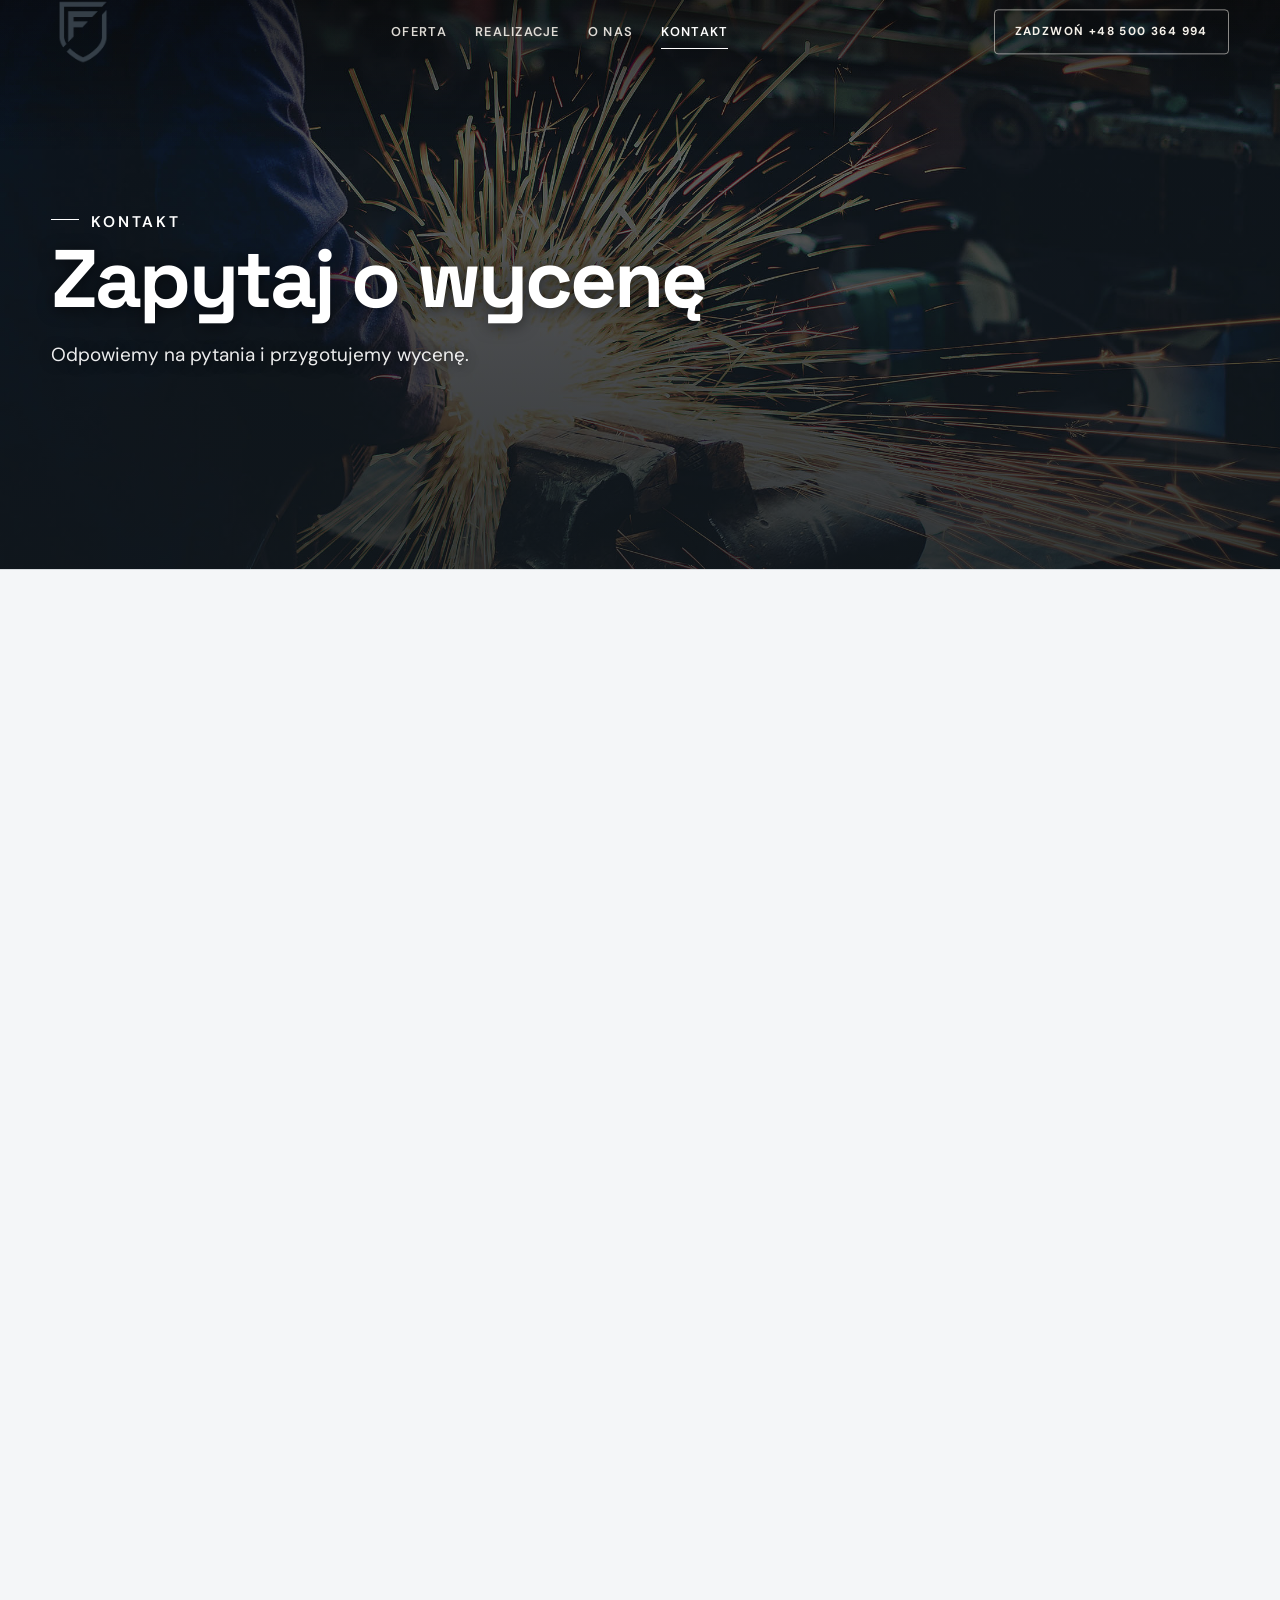
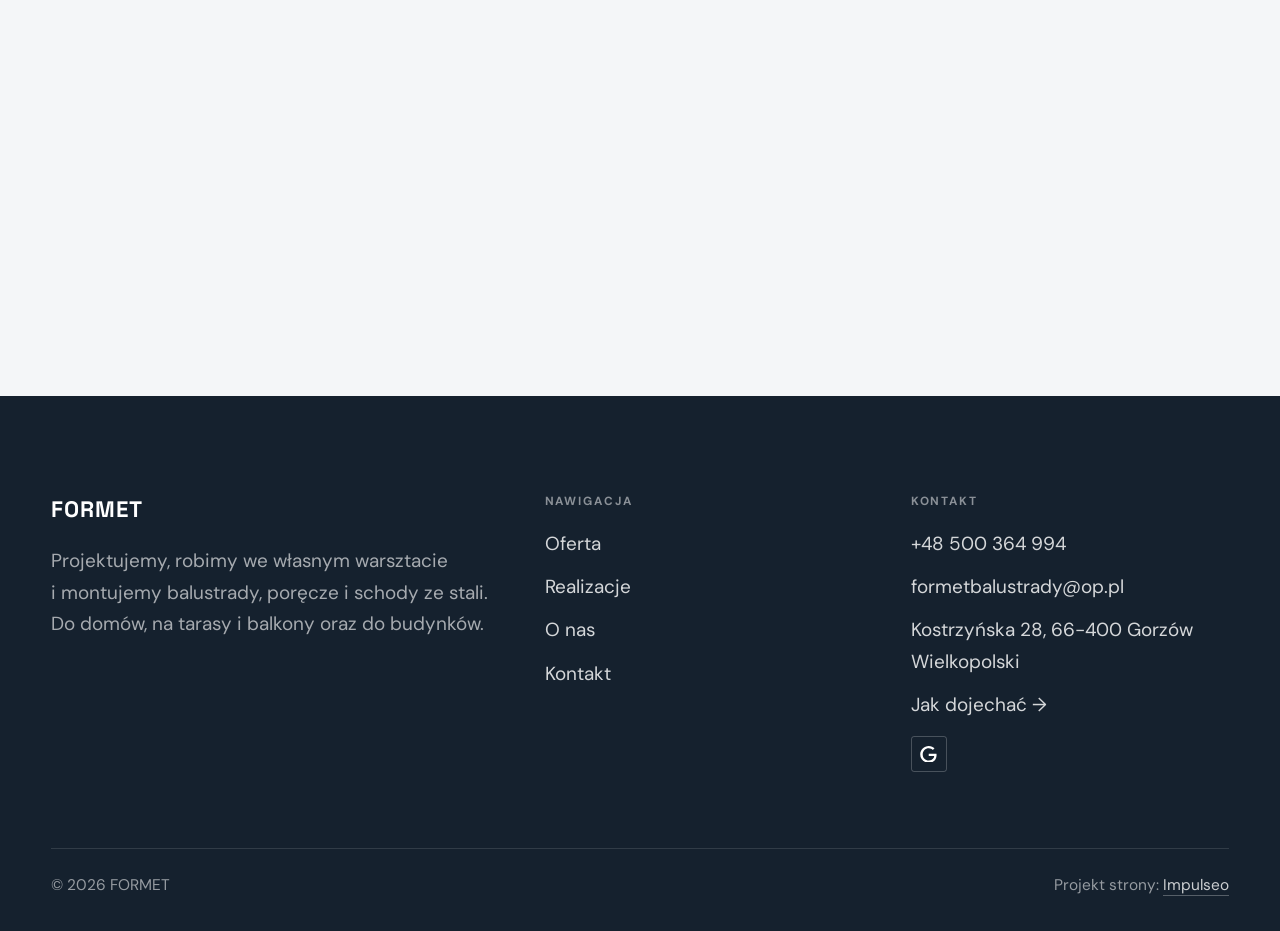
==== kontakt.html @ 1012a441 "Strona demo: formet" ====
<!DOCTYPE html>
<html lang="pl">
<head>
<meta charset="UTF-8">
<meta name="viewport" content="width=device-width, initial-scale=1.0">
<title>Kontakt - FORMET</title>
<meta name="description" content="Kontakt FORMET - Kostrzyńska 28, 66-400 Gorzów Wielkopolski">
<link rel="canonical" href="https://kris20032.github.io/formet/kontakt.html">
<meta name="robots" content="noindex, nofollow">
<meta property="og:type" content="website">
<meta property="og:locale" content="pl_PL">
<meta property="og:site_name" content="FORMET">
<meta property="og:title" content="Kontakt - FORMET">
<meta property="og:description" content="Kontakt FORMET - Kostrzyńska 28, 66-400 Gorzów Wielkopolski">
<meta property="og:url" content="https://kris20032.github.io/formet/kontakt.html">
<meta property="og:image" content="https://kris20032.github.io/formet/img/og.jpg">
<meta property="og:image:width" content="1200">
<meta property="og:image:height" content="630">
<meta name="twitter:card" content="summary_large_image">
<link rel="preconnect" href="https://fonts.googleapis.com">
<link rel="preconnect" href="https://fonts.gstatic.com" crossorigin>
<link href="https://fonts.googleapis.com/css2?family=Space+Grotesk:wght@500;600;700&family=DM+Sans:opsz,wght@9..40,400;9..40,500;9..40,600&display=swap" rel="stylesheet">
<link rel="stylesheet" href="assets/styles.css?v=abe8d98e">
</head>
<body>

<header class="nav">
  <div class="wrap nav-inner">
    <a class="brand brand-has-logo" href="index.html"><img class="brand-logo" src="img/logo.png" alt="FORMET" width="295" height="297" decoding="async"></a>
    <nav class="nav-links">
      <a href="oferta.html">Oferta</a>
      <a href="realizacje.html">Realizacje</a>
      <a href="o-nas.html">O nas</a>
      <a href="kontakt.html" class="active" aria-current="page">Kontakt</a>
      <a href="tel:+48500364994" class="btn btn-accent">Zadzwoń +48 500 364 994</a>
    </nav>
    <button class="nav-toggle" aria-label="Menu"><span></span><span></span><span></span></button>
  </div>
</header>

<main>
<section class="pagehead">
  <img src="img/about.jpg" alt="FORMET - Zapytaj o wycenę" width="2200" height="1375" decoding="async">
  <div class="wrap">
    <span class="eyebrow">Kontakt</span>
    <h1>Zapytaj o wycenę</h1>
    <p>Odpowiemy na pytania i przygotujemy wycenę.</p>
  </div>
</section>
<section>
  <div class="wrap contact-grid">
    <div class="reveal">
      <span class="eyebrow">Dane kontaktowe</span>
      <h2 style="margin:var(--space-4) 0 var(--space-6)">FORMET</h2>
      <div class="info-list">
        <div class="info-row"><div class="ic"><svg class="ico-tel" width="16" height="16" viewBox="0 0 24 24" fill="none" aria-hidden="true"><path d="M6.6 10.8a15.5 15.5 0 0 0 6.6 6.6l2.2-2.2a1 1 0 0 1 1-.24 11.4 11.4 0 0 0 3.6.58 1 1 0 0 1 1 1V20a1 1 0 0 1-1 1A17 17 0 0 1 3 4a1 1 0 0 1 1-1h3.5a1 1 0 0 1 1 1c0 1.25.2 2.46.58 3.6a1 1 0 0 1-.25 1l-2.23 2.2Z" fill="currentColor"/></svg></div><div><div class="lbl">Telefon</div><a class="val" href="tel:+48500364994">+48 500 364 994</a></div></div>
        <div class="info-row"><div class="ic"><svg class="ico-mail" width="16" height="16" viewBox="0 0 24 24" fill="none" aria-hidden="true"><rect x="3.2" y="5.5" width="17.6" height="13" rx="1.6" stroke="currentColor" stroke-width="1.6"/><path d="M4 7l8 6 8-6" stroke="currentColor" stroke-width="1.6" stroke-linecap="round" stroke-linejoin="round"/></svg></div><div><div class="lbl">E-mail</div><a class="val" href="mailto:formetbalustrady@op.pl">formetbalustrady@op.pl</a></div></div>
        <div class="info-row"><div class="ic"><svg class="ico-pin" width="16" height="16" viewBox="0 0 24 24" fill="none" aria-hidden="true"><path d="M12 21s7-6.1 7-11.5A7 7 0 0 0 5 9.5C5 14.9 12 21 12 21Z" stroke="currentColor" stroke-width="1.6" fill="none"/><circle cx="12" cy="9.5" r="2.4" fill="currentColor"/></svg></div><div><div class="lbl">Adres</div><div class="val">Kostrzyńska 28, 66-400 Gorzów Wielkopolski</div></div></div>
        <div class="info-row"><div class="ic"><svg class="ico-clock" width="16" height="16" viewBox="0 0 24 24" fill="none" aria-hidden="true"><circle cx="12" cy="12" r="8.2" stroke="currentColor" stroke-width="1.6"/><path d="M12 7.5V12l3.2 1.9" stroke="currentColor" stroke-width="1.6" stroke-linecap="round"/></svg></div><div><div class="lbl">Godziny</div><div class="val" style="font-weight:500">Pon.-pt. 6:00-14:00, sob.-niedz. nieczynne</div></div></div>
      </div>
    </div>
    <div class="reveal">
      <form class="form" action="https://formsubmit.co/formetbalustrady@op.pl" method="POST">
        <input type="hidden" name="_subject" value="Zapytanie ze strony FORMET">
        <input type="hidden" name="_captcha" value="false">
        <input type="hidden" name="_template" value="table">
        <div class="fld"><label for="name">Imię / firma</label><input id="name" name="name" type="text" placeholder="np. Jan Kowalski" required></div>
        <div class="fld"><label for="email">E-mail</label><input id="email" name="email" type="email" placeholder="adres@email.pl" required></div>
        <div class="fld"><label for="phone">Telefon</label><input id="phone" name="phone" type="tel" placeholder="+48 ..."></div>
        <div class="fld"><label for="msg">Czego dotyczy zapytanie?</label><textarea id="msg" name="message" placeholder="Napisz krótko, w czym możemy pomóc" required></textarea></div>
        <button type="submit" class="btn btn-accent" style="width:100%;justify-content:center">Wyślij zapytanie <span class="arr">→</span></button>
        <p class="note">Wiadomość trafi bezpośrednio do nas. Można też zadzwonić: +48 500 364 994.</p>
      </form>
    </div>
  </div>
</section>
<section style="padding-top:0">
  <div class="wrap reveal">
    <iframe class="map" title="FORMET - Gorzów Wielkopolski" src="https://maps.google.com/maps?q=52.7224522%2C15.189329&z=15&output=embed" loading="lazy" referrerpolicy="no-referrer-when-downgrade"></iframe>
  </div>
</section>
</main>

<footer>
  <div class="wrap">
    <div class="foot-grid">
      <div class="foot-brand">
        <div class="name">FORMET</div>
        <p>Projektujemy, robimy we własnym warsztacie i montujemy balustrady, poręcze i schody ze stali. Do domów, na tarasy i balkony oraz do budynków.</p>
      </div>
      <div class="foot-col">
        <h4>Nawigacja</h4>
        <a href="oferta.html">Oferta</a>
        <a href="realizacje.html">Realizacje</a>
        <a href="o-nas.html">O nas</a>
        <a href="kontakt.html">Kontakt</a>
      </div>
      <div class="foot-col">
        <h4>Kontakt</h4>
        <a href="tel:+48500364994">+48 500 364 994</a>
        <a href="mailto:formetbalustrady@op.pl">formetbalustrady@op.pl</a>
        <p>Kostrzyńska 28, 66-400 Gorzów Wielkopolski</p>
        <a href="https://www.google.com/maps/place/?q=place_id:ChIJh7PvsQkfB0cRD2A2VZlxdVI" target="_blank" rel="noopener">Jak dojechać →</a>
      <div class="foot-soc">
        <a class="soc" href="https://www.google.com/maps/place/?q=place_id:ChIJh7PvsQkfB0cRD2A2VZlxdVI" target="_blank" rel="noopener" aria-label="Google - FORMET"><svg viewBox="0 0 24 24" aria-hidden="true" focusable="false"><path d="M12.48 10.92v3.28h7.84c-.24 1.84-.853 3.187-1.787 4.133-1.147 1.147-2.933 2.4-6.053 2.4-4.827 0-8.6-3.893-8.6-8.72s3.773-8.72 8.6-8.72c2.6 0 4.507 1.027 5.907 2.347l2.307-2.307C18.747 1.44 16.133 0 12.48 0 5.867 0 .307 5.387.307 12s5.56 12 12.173 12c3.573 0 6.267-1.173 8.373-3.36 2.16-2.16 2.84-5.213 2.84-7.667 0-.76-.053-1.467-.173-2.053H12.48z" fill="currentColor"/></svg></a>
      </div>
      </div>
    </div>
    <div class="foot-bot">
      <span>© 2026 FORMET</span>
      <span>Projekt strony: <a class="foot-credit" href="https://impulseo.pl" target="_blank" rel="noopener">Impulseo</a></span>
    </div>
  </div>
</footer>
<div class="sticky-call"><a class="sc-call" href="tel:+48500364994"><svg class="ico-tel" width="16" height="16" viewBox="0 0 24 24" fill="none" aria-hidden="true"><path d="M6.6 10.8a15.5 15.5 0 0 0 6.6 6.6l2.2-2.2a1 1 0 0 1 1-.24 11.4 11.4 0 0 0 3.6.58 1 1 0 0 1 1 1V20a1 1 0 0 1-1 1A17 17 0 0 1 3 4a1 1 0 0 1 1-1h3.5a1 1 0 0 1 1 1c0 1.25.2 2.46.58 3.6a1 1 0 0 1-.25 1l-2.23 2.2Z" fill="currentColor"/></svg> Zadzwoń</a><a class="sc-quote" href="kontakt.html">Zadzwoń teraz</a></div>
<div class="demo-wazne" data-do="2026-11-24" data-cykl="3" hidden><svg class="dw-ico" width="13" height="13" viewBox="0 0 24 24" fill="none" aria-hidden="true"><circle cx="12" cy="12" r="8.6" stroke="currentColor" stroke-width="1.8"/><path d="M12 7.2V12l3.3 2" stroke="currentColor" stroke-width="1.8" stroke-linecap="round"/></svg><span class="dw-txt"></span></div>

<script src="assets/main.js"></script>
</body>
</html>
---- assets/styles.css ----
/* ============================================================
   STOLBASZ — premium, architektoniczny B2B fit-out
   Jasna paleta, zero brązu. System wg premium-web-craft.
   Projekt strony: Impulseo (impulseo.pl)
   ============================================================ */

:root{
  /* PALETA — jasna, architektoniczna, chłodna */
  --paper:#F4F6F8;          /* główne tło */
  --paper-2:#E7EBEF;        /* sekcje alternatywne (chłodny jasny szary) */
  --paper-3:#E7EBEF;        /* delikatne wypełnienia */
  --ink:#15212E;            /* tekst główny — chłodny grafit */
  --ink-soft:#243443;       /* nagłówki drugorzędne */
  --muted:#6B7785;          /* tekst poboczny */
  --line:rgba(21,33,46,.12);/* hairline */
  --accent:#E8A317;         /* stonowany petrol-slate — jedyny akcent */
  --accent-d:#C9870C;
  --accent-soft:rgba(232,163,23,.10);
  --dark:#15212E;           /* sekcje ciemne (stopka/CTA) */

  /* HOVER ZDJĘĆ — JEDEN standard dla całego silnika (decyzja K. 04.08.2026, artefakt z wariantami).
     AKTUALNE (K.+Szymon 09.08.2026, wybór z artefaktu 6 wariantów): zoom 1.05 przy 1.4s -
     przy tak długim czasie mocniejszy kadr NIE skacze, tylko „oddycha". Poprzedni standard
     (1.02 / .55s z 04.08) odbierany jako dynamiczny i szybki.
     Spoczynek lekko przygaszony, ale TYLKO tam, gdzie jest mysz (@media hover:hover) —
     na telefonie zdjęcia zostają w pełnej jasności. */
  --img-zoom:1.05;                   /* K.+Szymon 09.08: wariant F z artefaktu porównawczego */
  --img-rest:brightness(.95) saturate(.99);
  --img-hot:brightness(1.06) saturate(1.05);
  --img-dur:1.4s;                    /* K.+Szymon 09.08 (wariant F): powoli = elegancko */
  --img-ease:cubic-bezier(.16,.84,.44,1);  /* miękki ogon, efekt „oddychania" */

  /* ODSTĘPY — skala 4/8 */
  --space-1:4px; --space-2:8px; --space-3:12px; --space-4:16px; --space-5:24px;
  --space-6:32px; --space-7:48px; --space-8:64px; --space-9:96px; --space-10:128px;

  /* TYPOGRAFIA — fluid clamp() (skala podbita 16.07.2026: większe, czytelniejsze litery — uwaga Adama) */
  --text-sm:clamp(.9rem,.87rem + .12vw,1rem);
  --text-base:clamp(1.08rem,1.04rem + .18vw,1.2rem);
  --text-lg:clamp(1.24rem,1.15rem + .34vw,1.44rem);
  --text-h3:clamp(1.34rem,1.22rem + .55vw,1.66rem);
  --text-h2:clamp(2.1rem,1.66rem + 2.1vw,3.1rem);
  --text-h1:clamp(2.9rem,2.1rem + 4vw,5.1rem);

  /* PROMIENIE — architektoniczne, raczej ostre */
  --r-sm:3px; --r-md:6px; --r-lg:10px;

  /* RUCH */
  --ease:cubic-bezier(.25,.46,.45,.94); --dur:.24s;

  /* CIENIE — miękkie, warstwowe */
  --sh-sm:0 1px 2px rgba(16,24,32,.04), 0 2px 8px rgba(16,24,32,.05);
  --sh-md:0 2px 6px rgba(16,24,32,.05), 0 12px 28px -8px rgba(16,24,32,.12);
  --sh-lg:0 6px 14px rgba(16,24,32,.07), 0 26px 56px -18px rgba(16,24,32,.22);

  --hairline:1px solid var(--line);

  --font-display:'Space Grotesk','Inter',sans-serif;
  --font-body:'DM Sans','Inter',sans-serif;
}

*{box-sizing:border-box;margin:0;padding:0}
html{scroll-behavior:smooth}
body{
  font-family:var(--font-body);
  font-size:var(--text-base);
  line-height:1.65;
  color:var(--ink);
  background:var(--paper);
  -webkit-font-smoothing:antialiased;
  text-rendering:optimizeLegibility;
}
img{max-width:100%;height:auto;display:block}  /* height:auto = width/height z atrybutów trzyma proporcje (TOP#12) */
a{color:inherit;text-decoration:none}

.wrap{width:min(92%,1180px);margin-inline:auto}
section{padding-block:clamp(52px,6.5vw,96px)}

h1,h2,h3{font-family:var(--font-display);font-weight:700;line-height:1.08;letter-spacing:-.02em;color:var(--ink)}
h1{font-size:var(--text-h1);letter-spacing:-.035em}
h2{font-size:var(--text-h2);letter-spacing:-.025em}
h3{font-size:var(--text-h3)}
/* MIARA — długość wiersza. WCAG 2.2 SC 1.4.8: max 80 znaków; Butterick: 45–90.
   68ch daje realnie 72–78 znaków polskiego tekstu, czyli z zapasem pod granicą.
   Wcześniej limit miał TYLKO <p> — <li>, <blockquote> i <dd> nie miały żadnego,
   i to jedyny powód, dla którego 23 bloki na dwóch oddanych stronach jadą po
   83–106 znaków w wierszu (pomiar 07.08.2026, bramka `miara`).
   ⚠️ Listy i definicje ograniczamy TYLKO bez klasy: `ul`/`ol` z klasą to u nas
   układ (siatki kafli, menu), a nie tekst ciągły — tam miarę wyznacza układ. */
/* 60ch, nie 68ch (K. 10.08): po zmianie fontów na węższe kroje (DM Sans i spółka)
   w 68ch mieściło się ~90 znaków - bramka pikselowa słusznie zgłaszała przekroczenie
   granicy 80. Pomiar na żywej przeglądarce: 60ch = 90 znaków, 53ch = ~78 znaków, czyli normę WCAG 1.4.8. */
:root{ --miara:53ch }
p{max-width:min(100%,var(--miara))}
blockquote,
ul:not([class])>li, ol:not([class])>li,
dl:not([class])>dd{max-width:min(100%,var(--miara))}

/* ⚠️ Świadomie BEZ wyjątku `.tile p,.card p,.svc p{max-width:none}`, choć nasuwa się sam:
   te akapity BYŁY już ograniczone (stare `p{max-width:65ch}`), więc „wyjątek" nie odblokowałby
   niczego nowego — tylko ROZLUŹNIŁ stan sprzed zmiany na wszystkich demach naraz.
   `figcaption` żadna z reguł wyżej nie dotyczy, więc też nie potrzebuje zwolnienia. */

/* ŁAMANIE. `balance` wyrównuje długości wierszy w nagłówku, `pretty` pilnuje ostatniego
   wiersza akapitu, żeby nie został w nim jeden wyraz. Obsługiwane od Chrome 117 /
   Safari 17.5; starsze przeglądarki po prostu ignorują tę własność.
   `text-wrap:pretty` nie występowało dotąd ANI RAZ w silniku ani w repo klientów. */
h1,h2,h3,.lead,.lede{text-wrap:balance}
p,li,blockquote,dd{text-wrap:pretty}

.eyebrow{
  font-family:var(--font-body);
  font-size:var(--text-sm);
  font-weight:600;
  letter-spacing:.18em;
  text-transform:uppercase;
  color:var(--accent);
  display:inline-flex;align-items:center;gap:var(--space-3);
}
/* flex:none + margin-top = kreska trzyma się PIERWSZEJ linii. Wcześniej align-items:center
   centrowało ją względem całego bloku i przy zawinięciu (długi kicker typu
   „…WNĘTRZ · LESZNO · OD 2019") druga linia lądowała z brzydkim wcięciem. */
.eyebrow{align-items:flex-start}
.eyebrow>*,.eyebrow{text-wrap:balance}   /* dlugi kicker lamal sie na sierote typu samo „2019" w drugiej linii */
.eyebrow::before{content:"";width:28px;height:1px;background:var(--accent);display:inline-block;flex:none;margin-top:.62em}

.muted{color:var(--muted)}
.lead{font-size:var(--text-lg);line-height:1.55;color:var(--ink-soft);max-width:50ch}

/* ---------- BUTTONS ---------- */
.btn{
  display:inline-flex;align-items:center;gap:var(--space-2);
  font-weight:600;font-size:var(--text-sm);letter-spacing:.02em;
  padding:var(--space-4) var(--space-6);
  border-radius:var(--r-sm);
  transition:transform var(--dur) var(--ease),box-shadow var(--dur) var(--ease),background var(--dur) var(--ease);
  cursor:pointer;border:1px solid transparent;
}
.btn-accent{background:var(--accent);color:#fff;box-shadow:var(--sh-sm)}
.btn-accent:hover{background:var(--accent-d);transform:translateY(-2px);box-shadow:var(--sh-md)}
.btn-accent:active{transform:translateY(0);box-shadow:var(--sh-sm)}
.btn-ghost{background:transparent;color:var(--ink);border-color:var(--line)}
.btn-ghost:hover{border-color:var(--accent);color:var(--accent);transform:translateY(-2px)}
.btn-light{background:#fff;color:var(--ink);box-shadow:var(--sh-sm)}
.btn-light:hover{transform:translateY(-2px);box-shadow:var(--sh-md)}
.btn .arr{transition:transform var(--dur) var(--ease)}
.btn:hover .arr{transform:translateX(4px)}

/* ---------- NAV ---------- */
.nav{
  position:sticky;top:0;z-index:50;
  background:color-mix(in srgb,var(--paper) 88%,transparent);
  backdrop-filter:saturate(140%) blur(10px);
  border-bottom:var(--hairline);
}
.nav-inner{display:flex;align-items:center;justify-content:space-between;gap:var(--space-5);height:72px}
/* ANTY-NACHODZENIE (K. 05.08.2026): długa nazwa firmy + przycisk z pełnym numerem nie mieściły się w pasku
   i flex ściskał linki PONIŻEJ ich treści - "Kontakt" wchodził na ramkę "Zadzwoń +48 ...". Teraz ustępuje
   nazwa marki (skrót wielokropkiem), a menu i przycisk nigdy się nie kurczą ani nie zachodzą na siebie. */
.brand{display:flex;flex-direction:column;line-height:1;min-width:0;flex:0 1 auto}
.brand .name{font-family:var(--font-display);font-weight:800;font-size:1.35rem;letter-spacing:.04em;white-space:nowrap;overflow:hidden;text-overflow:ellipsis}
.brand .sub{font-size:.62rem;letter-spacing:.34em;text-transform:uppercase;color:var(--muted);margin-top:5px;white-space:nowrap;overflow:hidden;text-overflow:ellipsis}
.nav-links{display:flex;align-items:center;gap:var(--space-6);flex:0 0 auto}
.nav-links a{font-size:var(--text-sm);font-weight:500;color:var(--ink-soft);position:relative;padding-block:4px;white-space:nowrap;transition:color var(--dur) var(--ease)}
.nav-links a::after{content:"";position:absolute;left:0;bottom:0;width:0;height:1.5px;background:var(--accent);transition:width var(--dur) var(--ease)}
.nav-links a:hover,.nav-links a.active{color:var(--ink)}
.nav-links a:hover::after,.nav-links a.active::after{width:100%}
.nav-links .btn{padding:var(--space-2) var(--space-5)}
/* przyciski w nav: właściwy kolor (przebij .nav-links a) + bez podkreślenia */
.nav-links a.btn-accent{color:#fff}
.nav-links a.btn-ghost,.nav-links a.btn-light{color:var(--ink)}
/* CTA w pasku: NIE podkreślenie spod linków menu, ale ten sam przelatujący błysk,
   co na wszystkich innych przyciskach (zgłoszenie K. 13.08.2026 - „na hero jest efekt
   światła przechodzącego przez przycisk, na navbarze go nie ma, a mają być identyczne").
   Reguła `.nav-links a::after` jest silniejsza od `.btn::after`, więc trzeba jej
   geometrię wyzerować i wpisać połysk z nazwy - samo `display:none` gasiło efekt. */
.nav-links a.btn::after{
  display:block;content:"";position:absolute;inset:0;z-index:-1;pointer-events:none;
  width:auto;height:auto;border-radius:inherit;   /* kasuje geometrię podkreślenia (width:0;height:1.5px) */
  background:linear-gradient(100deg,transparent 32%,rgba(255,255,255,.20) 50%,transparent 68%);
  translate:-120% 0}
@media (prefers-reduced-motion:no-preference){
  .nav-links a.btn:hover::after{translate:120% 0;transition:translate .75s var(--mt-ease,cubic-bezier(.16,.84,.44,1))}
}
.nav-toggle{display:none;background:none;border:none;cursor:pointer;flex-direction:column;gap:5px;padding:8px}
.nav-toggle span{width:24px;height:2px;background:var(--ink);transition:var(--dur)}
/* Ciasny zakres MIĘDZY menu mobilnym a pełnym pulpitem: zbijamy odstępy i nazwę marki,
   żeby wszystko zmieściło się naturalnie, zanim w ogóle dojdzie do skracania wielokropkiem. */
@media(max-width:1280px) and (min-width:921px){
  .nav-links{gap:var(--space-4)}
  .nav-links .btn{padding:var(--space-2) var(--space-4)}
  .brand .name{font-size:1.15rem}
}

/* ---------- HERO (split) ---------- */
.hero{position:relative;overflow:hidden;border-bottom:var(--hairline)}
.hero-grid{display:grid;grid-template-columns:1.05fr .95fr;gap:clamp(24px,4vw,60px);align-items:center;
  padding-block:clamp(36px,4.5vw,64px)}
.hero-copy .eyebrow{margin-bottom:var(--space-5)}
.hero-copy h1{margin-bottom:var(--space-5)}
.hero-copy .lead{margin-bottom:var(--space-7)}
.hero-actions{display:flex;flex-wrap:wrap;gap:var(--space-4)}
.hero-art{position:relative;aspect-ratio:4/3;border-radius:var(--r-lg);overflow:hidden;box-shadow:var(--sh-lg)}
.hero-art img{width:100%;height:100%;object-fit:cover}
.hero-art::after{content:"";position:absolute;inset:0;background:linear-gradient(180deg,transparent 55%,rgba(18,24,28,.28))}
.hero-badge{position:absolute;left:var(--space-5);bottom:var(--space-5);z-index:2;
  background:rgba(252,252,251,.94);backdrop-filter:blur(4px);
  border-radius:var(--r-md);padding:var(--space-4) var(--space-5);box-shadow:var(--sh-md);max-width:78%}
.hero-badge strong{display:block;font-family:var(--font-display);font-size:1rem;letter-spacing:-.01em}
.hero-badge span{font-size:var(--text-sm);color:var(--muted)}

/* ---------- HERO duży / kinowy (strona główna) ---------- */
.hero-cine{position:relative;min-height:clamp(560px,82vh,840px);min-height:clamp(560px,82svh,840px);display:flex;align-items:center;overflow:hidden;border-bottom:var(--hairline)}
.hero-cine>img{position:absolute;inset:0;width:100%;height:100%;object-fit:cover;z-index:0}
.hero-cine::after{content:"";position:absolute;inset:0;z-index:1;
  background:linear-gradient(95deg,rgba(13,18,23,.86) 0%,rgba(13,18,23,.64) 32%,rgba(13,18,23,.24) 62%,rgba(13,18,23,.04) 100%)}
.hero-cine .wrap{position:relative;z-index:2;padding-block:var(--space-8)}
.hero-cine .hero-copy{max-width:660px}
.hero-cine .eyebrow{color:#fff;margin-bottom:var(--space-5)}
.hero-cine .eyebrow::before{background:#fff}
.hero-cine h1{color:#fff;margin-bottom:var(--space-5);font-size:clamp(2.9rem,2rem + 4.4vw,5.2rem);text-wrap:balance}
.hero-cine .lead{color:rgba(255,255,255,.92);max-width:48ch;margin-bottom:var(--space-7)}
.hero-cine .hero-actions{display:flex;flex-wrap:wrap;gap:var(--space-4)}
/* NISKIE OKNO (laptop z dokiem i paskami przeglądarki ma ~700-780 px wysokości widoku):
   H1 do 5.2rem + długi lead nie mieściły się i przyciski wypadały POD krawędź ekranu -
   klient widział stronę bez ani jednego CTA. Skalujemy w dół, zamiast przycinać treść. */
@media(min-width:821px) and (max-height:820px){
  .hero-cine{min-height:clamp(520px,94svh,780px)}
  .hero-cine .wrap{padding-block:var(--space-6)}
  .hero-cine h1{font-size:clamp(2.2rem,1.5rem + 2.6vw,3.6rem);margin-bottom:var(--space-4)}
  .hero-cine .eyebrow{margin-bottom:var(--space-4)}
  .hero-cine .lead{margin-bottom:var(--space-5);max-width:44ch}
}
@media(max-width:680px){
  .hero-cine{min-height:clamp(520px,76vh,640px);min-height:clamp(520px,76svh,640px);align-items:flex-end}
  .hero-cine::after{background:linear-gradient(0deg,rgba(13,18,23,.9) 6%,rgba(13,18,23,.45) 55%,rgba(13,18,23,.25) 100%)}
  .hero-cine .wrap{padding-bottom:var(--space-9)}
  /* TELEFON (~90% oglądających): lead potrafił zająć 8 linii i zepchnąć CTA poza pierwszy ekran.
     Zwężamy interlinię i skalę - treści nie ucinamy, bo to ona sprzedaje. */
  .hero-cine .lead{font-size:.98rem;line-height:1.5;margin-bottom:var(--space-5)}
  .hero-cine .eyebrow{font-size:.72rem;letter-spacing:.13em;margin-bottom:var(--space-4)}
  .hero-cine .eyebrow::before{width:20px}
  .hero-cine h1{margin-bottom:var(--space-4)}
}

/* full-bleed hero variant (podstrony) */
.pagehead{position:relative;min-height:46vh;min-height:46svh;display:flex;align-items:flex-end;overflow:hidden;border-bottom:var(--hairline)}
.pagehead img{position:absolute;inset:0;width:100%;height:100%;object-fit:cover}
/* 10.08.2026 (decyzja K.): mocniejsze przyciemnienie + cień pod tekstem. Bramka mierzyła na
   nagłówkach podstron 3,38-3,43:1 przy wymaganych 4,5 — jasne zdjęcie (hala, śnieg, niebo)
   podchodziło pod biały tekst. Zdjęcia klientów są różne, więc kontrast musi dawać WARSTWA,
   a nie szczęśliwy dobór kadru. */
.pagehead::after{content:"";position:absolute;inset:0;background:linear-gradient(180deg,rgba(18,24,28,.40),rgba(18,24,28,.76))}
.pagehead .wrap{position:relative;z-index:2;padding-block:var(--space-9);color:#fff}
.pagehead h1{color:#fff;max-width:18ch;text-shadow:0 2px 16px rgba(0,0,0,.55)}
.pagehead .eyebrow{color:#fff}
.pagehead .eyebrow::before{background:#fff}
.pagehead p{color:rgba(255,255,255,.92);margin-top:var(--space-4);max-width:54ch;text-shadow:0 1px 12px rgba(0,0,0,.5)}

/* ---------- STRIP (pasek skrótów / liczby) ---------- */
.strip{background:var(--dark);color:#fff}
/* PASEK HASEŁ — standard 04.08.2026 (decyzja K.): 5 haseł w JEDNYM rzędzie, tekst WYŚRODKOWANY,
   węższe marginesy boczne niż reszta strony (pasek ma iść szerzej), równe wysokości kolumn. */
.strip .wrap{width:min(96%,1440px);display:grid;grid-template-columns:repeat(5,1fr);
  gap:var(--space-5);padding-block:var(--space-7);align-items:stretch}
.strip .item .k{font-family:var(--font-display);font-size:clamp(1.05rem,.82rem + .85vw,1.55rem);
  font-weight:800;letter-spacing:-.02em;color:#fff;line-height:1.18;text-wrap:balance}
.strip .item .v{font-size:var(--text-sm);color:rgba(255,255,255,.66);margin-top:var(--space-2);line-height:1.4}
.strip .item{border-left:2px solid var(--accent);padding-inline:var(--space-4);
  text-align:center;display:flex;flex-direction:column;justify-content:center}
/* liczba kolumn = liczba haseł, żeby ostatnie nie zostawało samo w drugim rzędzie.
   Klasę n-N nadaje multipage.py; domyślnie (bez klasy) pasek jest 5-kolumnowy. */
.strip.n-2 .wrap{grid-template-columns:repeat(2,1fr)}
.strip.n-3 .wrap{grid-template-columns:repeat(3,1fr)}
.strip.n-4 .wrap{grid-template-columns:repeat(4,1fr);gap:var(--space-6)}
.strip.n-4 .item .k{font-size:clamp(1.3rem,1rem + 1.1vw,2rem)}
.strip.n-6 .wrap{grid-template-columns:repeat(6,1fr);gap:var(--space-4)}
.strip.n-6 .item .k{font-size:clamp(.98rem,.8rem + .7vw,1.35rem)}
/* równe łamanie: zamiast "długa linia + jedno słowo" obie linie zbliżonej długości */
.strip .item .k{text-wrap:balance}

/* ---------- SECTION HEAD ---------- */
.head{max-width:48rem;margin-bottom:var(--space-8)}
.head.center{margin-inline:auto;text-align:center}
.head .eyebrow{margin-bottom:var(--space-4)}
.head h2{margin-bottom:var(--space-4)}
.head p{color:var(--muted);font-size:var(--text-lg);line-height:1.55}
.head.center p{margin-inline:auto}

/* ---------- INTRO SPLIT ---------- */
.split{display:grid;grid-template-columns:.92fr 1.08fr;gap:clamp(28px,5vw,80px);align-items:center}
.split.rev{grid-template-columns:1.08fr .92fr}
.split.rev .split-art{order:-1}
.split-art{position:relative;aspect-ratio:5/4;border-radius:var(--r-lg);overflow:hidden;box-shadow:var(--sh-lg)}
.split-art img{width:100%;height:100%;object-fit:cover}
.split-copy h2{margin-bottom:var(--space-5)}
.split-copy p+p{margin-top:var(--space-4)}
.split-copy .btn{margin-top:var(--space-6)}

/* ---------- SERVICES (zakres) ---------- */
.svc-grid{display:grid;grid-template-columns:repeat(auto-fit,minmax(280px,1fr));gap:var(--space-5)}
.svc{background:#fff;border:var(--hairline);border-radius:var(--r-md);padding:var(--space-7) var(--space-6);
  transition:transform var(--dur) var(--ease),box-shadow var(--dur) var(--ease),border-color var(--dur) var(--ease);
  position:relative;overflow:hidden}
.svc::before{content:"";position:absolute;left:0;top:0;width:3px;height:0;background:var(--accent);transition:height var(--dur) var(--ease)}
.svc:hover{transform:translateY(-4px);box-shadow:var(--sh-md);border-color:transparent}
.svc:hover::before{height:100%}
.svc .ic{font-family:var(--font-display);font-size:.8rem;font-weight:700;letter-spacing:.12em;color:var(--accent);margin-bottom:var(--space-4)}
.svc h3{margin-bottom:var(--space-3);font-size:1.22rem}
.svc p{color:var(--muted);font-size:var(--text-base);line-height:1.6}

/* big detailed service rows */
.svc-row{display:grid;grid-template-columns:.8fr 1.2fr;gap:clamp(20px,4vw,60px);align-items:center;padding-block:var(--space-8)}
.svc-row+.svc-row{border-top:var(--hairline)}
.svc-row.rev{grid-template-columns:1.2fr .8fr}
/* Naprzemienny układ wierszy oferty: co drugi wiersz ma zdjęcie po PRAWEJ.
   Było `order:-1` — martwy kod, bo zdjęcie i tak jest pierwszym dzieckiem w HTML,
   więc wszystkie wiersze wyglądały identycznie (zdjęcie zawsze z lewej), a `rev`
   zmieniało tylko szerokość kolumn. Znalezione 29.07.2026 przy różnicowaniu kierunków
   animacji (pomiar pozycji: art.mid 390/502 przy row.mid 756 — zawsze lewa strona). */
.svc-row.rev .svc-row-art{order:2}
.svc-row-art{aspect-ratio:4/3;border-radius:var(--r-md);overflow:hidden;box-shadow:var(--sh-md)}
.svc-row-art img{width:100%;height:100%;object-fit:cover}
.svc-row h3{font-size:1.5rem;margin-bottom:var(--space-4)}
.svc-row .num{font-family:var(--font-display);font-size:.85rem;font-weight:700;letter-spacing:.14em;color:var(--accent);display:block;margin-bottom:var(--space-3)}
.svc-row ul{list-style:none;margin-top:var(--space-4);display:flex;flex-direction:column;gap:var(--space-2)}
.svc-row li{position:relative;padding-left:var(--space-5);color:var(--muted);font-size:var(--text-base)}
.svc-row li::before{content:"";position:absolute;left:0;top:.62em;width:8px;height:1px;background:var(--accent)}

/* ---------- GALLERY (realizacje) ---------- */
.gallery{display:grid;grid-template-columns:repeat(12,1fr);gap:var(--space-4);grid-auto-rows:200px}
/* GALERIA MASONRY — pionowe zdjęcia (portrety beauty/wellness) bez przycinania: kolumny, height auto */
.gallery-masonry{column-count:3;column-gap:var(--space-4)}
@media(max-width:900px){.gallery-masonry{column-count:2}}
@media(max-width:560px){.gallery-masonry{column-count:1}}
.gallery-masonry .m-tile{break-inside:avoid;margin:0 0 var(--space-4);padding:0;position:relative;overflow:hidden;border-radius:var(--r-md);border:1px solid var(--line)}
.gallery-masonry .m-tile img{width:100%;height:auto;display:block}
.gallery-masonry .m-tile .cap{position:absolute;left:0;right:0;bottom:0;padding:var(--space-4);color:#fff;background:linear-gradient(0deg,rgba(0,0,0,.55),transparent);font-size:var(--text-sm)}
.gallery-masonry .m-tile .cap small{display:block;font-weight:400;opacity:.78;letter-spacing:.04em;text-transform:uppercase;font-size:.66rem;margin-top:3px}
.tile{position:relative;overflow:hidden;border-radius:var(--r-md);box-shadow:var(--sh-sm);
  transition:transform var(--dur) var(--ease),box-shadow var(--dur) var(--ease)}
.tile img{width:100%;height:100%;object-fit:cover;
  transition:transform var(--img-dur) var(--img-ease),filter var(--img-dur) var(--img-ease)}
.tile:hover{box-shadow:var(--sh-md)}
.tile .cap{position:absolute;left:0;right:0;bottom:0;padding:var(--space-5) var(--space-4) var(--space-4);
  /* mocniejszy spad + cien pod tekstem: na JASNYCH zdjeciach klienta (biale fronty, sciany)
     slaby gradient dawal kontrast ~1.5:1 zamiast wymaganych 3.6:1 (bramka wygladu, 10.08.2026) */
  background:linear-gradient(transparent 10%,rgba(18,24,28,.55) 40%,rgba(18,24,28,.88) 68%,rgba(18,24,28,.99));color:#fff;
  text-shadow:0 1px 2px rgba(0,0,0,.85),0 2px 10px rgba(0,0,0,.55);
  font-size:var(--text-sm);font-weight:600;letter-spacing:.01em;
  opacity:0;transform:translateY(8px);transition:var(--dur) var(--ease)}
.tile:hover .cap{opacity:1;transform:translateY(0)}
.tile .cap small{display:block;font-weight:400;opacity:.78;letter-spacing:.04em;text-transform:uppercase;font-size:.66rem;margin-top:3px}
/* bento spans */
.t-wide{grid-column:span 6}
.t-tall{grid-column:span 6;grid-row:span 2}
.t-std{grid-column:span 6}
.t-third{grid-column:span 4}
.t-two3{grid-column:span 8}

/* ---------- TRUST / WIARYGODNOŚĆ ---------- */
.trust{background:var(--paper-2)}
.trust-grid{display:grid;grid-template-columns:repeat(auto-fit,minmax(240px,1fr));gap:var(--space-5);margin-top:var(--space-7)}
.trust-card{background:#fff;border-radius:var(--r-md);padding:var(--space-7) var(--space-6);box-shadow:var(--sh-sm);border-top:3px solid var(--accent)}
.trust-card .big{font-family:var(--font-display);font-size:clamp(1.8rem,1.3rem + 1.6vw,2.6rem);font-weight:800;letter-spacing:-.02em;color:var(--ink);line-height:1}
.trust-card h3{font-size:1.12rem;margin:var(--space-3) 0 var(--space-2)}
.trust-card p{color:var(--muted);font-size:var(--text-base);line-height:1.55}

/* ---------- CTA band ---------- */
.cta{background:var(--dark);color:#fff;position:relative;overflow:hidden}
/* telefon w CTA: na ciemnym tle biały (domyślnie), rodziny z JASNYM tłem CTA
   nadpisują to u siebie - wcześniej kolor siedział w stylu inline i wygrywał z rodziną. */
.cta .btn-ghost-cta{color:#fff;border-color:rgba(255,255,255,.3)}
.cta .wrap{display:grid;grid-template-columns:1.4fr .6fr;gap:var(--space-7);align-items:center;position:relative;z-index:2}
.cta h2{color:#fff;max-width:20ch}
.cta p{color:rgba(255,255,255,.74);margin-top:var(--space-4)}
.cta-actions{display:flex;flex-direction:column;gap:var(--space-3);align-items:flex-start}
.cta::before{content:"";position:absolute;right:-80px;top:-80px;width:360px;height:360px;border-radius:50%;
  background:radial-gradient(circle,var(--accent-soft),transparent 70%)}

/* ---------- CONTACT ---------- */
.contact-grid{display:grid;grid-template-columns:.85fr 1.15fr;gap:clamp(28px,4vw,56px);align-items:start}
.info-list{display:flex;flex-direction:column;gap:var(--space-2)}
.info-row{display:flex;gap:var(--space-4);align-items:flex-start;padding-block:var(--space-4);border-bottom:var(--hairline)}
.info-row .ic{flex:none;width:42px;height:42px;display:grid;place-items:center;border-radius:50%;
  background:var(--accent-soft);color:var(--accent);font-size:1.05rem}
.info-row .lbl{font-size:.72rem;letter-spacing:.14em;text-transform:uppercase;color:var(--muted)}
.info-row .val{font-weight:600;font-size:var(--text-base);margin-top:2px}
.info-row a.val:hover{color:var(--accent)}
.map{border:none;border-radius:var(--r-lg);box-shadow:var(--sh-md);width:100%;height:100%;min-height:380px;filter:grayscale(.2) contrast(1.02)}
.form{background:#fff;border:var(--hairline);border-radius:var(--r-lg);padding:clamp(24px,3vw,40px);box-shadow:var(--sh-sm)}
.form .fld{margin-bottom:var(--space-5)}
.form label{display:block;font-size:var(--text-sm);font-weight:600;margin-bottom:var(--space-2)}
.form input,.form textarea{width:100%;font-family:inherit;font-size:var(--text-base);color:var(--ink);
  padding:var(--space-4);border:var(--hairline);border-radius:var(--r-sm);background:var(--paper);transition:border-color var(--dur)}
.form input:focus,.form textarea:focus{outline:none;border-color:var(--accent);background:#fff}
.form textarea{resize:vertical;min-height:120px}
.form .note{font-size:var(--text-sm);color:var(--muted);margin-top:var(--space-3)}

/* ---------- FOOTER ---------- */
footer{background:var(--dark);color:#fff;padding-block:var(--space-9) var(--space-6)}
.foot-grid{display:grid;grid-template-columns:1.4fr 1fr 1fr;gap:var(--space-7);margin-bottom:var(--space-8)}
.foot-brand .name{font-family:var(--font-display);font-weight:800;font-size:1.4rem;letter-spacing:.04em}
.foot-brand p{color:rgba(255,255,255,.62);margin-top:var(--space-4);font-size:var(--text-base);max-width:38ch}
.foot-col h4{font-size:.74rem;letter-spacing:.16em;text-transform:uppercase;color:rgba(255,255,255,.5);margin-bottom:var(--space-4)}
.foot-col a,.foot-col p{display:block;color:rgba(255,255,255,.82);font-size:var(--text-base);margin-bottom:var(--space-3)}
.foot-col a:hover{color:#fff}
.foot-bot{border-top:1px solid rgba(255,255,255,.12);padding-top:var(--space-5);display:flex;justify-content:space-between;flex-wrap:wrap;gap:var(--space-3);
  font-size:var(--text-sm);color:rgba(255,255,255,.55)}
.foot-bot a:hover{color:#fff}
/* Podpis w stopce = klikalny link do impulseo.pl (31.07.2026). Ma być WIDOCZNIE klikalny,
   ale nie krzyczeć - stąd sam kolor jaśniejszy + delikatne podkreślenie na najeździe. */
.foot-bot a.foot-credit{color:rgba(255,255,255,.78);text-decoration:none;border-bottom:1px solid rgba(255,255,255,.28)}
.foot-bot a.foot-credit:hover{color:#fff;border-bottom-color:#fff}

/* ---------- REVEAL ---------- */
.reveal{opacity:0;transform:translateY(22px);transition:opacity .6s var(--ease),transform .6s var(--ease)}
.reveal.in{opacity:1;transform:none}

/* ---------- RESPONSIVE ---------- */
@media(max-width:920px){
  .hero-grid,.split,.split.rev,.svc-row,.svc-row.rev,.cta .wrap,.contact-grid,.foot-grid{grid-template-columns:1fr}
  .split.rev .split-art,.svc-row.rev .svc-row-art{order:0}
  .hero-art{aspect-ratio:16/10;max-height:420px}
  .strip .wrap,.strip.n-2 .wrap,.strip.n-3 .wrap,.strip.n-4 .wrap,.strip.n-6 .wrap{grid-template-columns:repeat(2,1fr);gap:var(--space-6)}
  .strip .item .k,.strip.n-6 .item .k{font-size:clamp(1.3rem,1.1rem + 1vw,2rem)}
  .gallery{grid-auto-rows:180px}
  .t-wide,.t-tall,.t-std,.t-third,.t-two3{grid-column:span 6}
  .t-tall{grid-row:span 1}
  .cta-actions{flex-direction:row;flex-wrap:wrap}
  .foot-grid{gap:var(--space-6)}
}
@media(max-width:680px){
  .nav-links{position:fixed;inset:72px 0 auto 0;background:var(--paper);flex-direction:column;align-items:stretch;
    gap:0;padding:var(--space-4) 6%;border-bottom:var(--hairline);box-shadow:var(--sh-md);
    transform:translateY(-120%);transition:transform var(--dur) var(--ease)}
  .nav-links.open{transform:translateY(0)}
  .nav-links a{padding-block:var(--space-4);border-bottom:var(--hairline)}
  .nav-links .btn{margin-top:var(--space-3);justify-content:center}
  .nav-toggle{display:flex}
  .strip .wrap,.strip.n-2 .wrap,.strip.n-3 .wrap,.strip.n-4 .wrap,.strip.n-6 .wrap{grid-template-columns:1fr}
  .gallery{grid-template-columns:repeat(6,1fr)}
  .foot-grid{grid-template-columns:1fr}
}
@media(prefers-reduced-motion:reduce){
  /* audyt 09.08 TOP#14: samo skrócenie duration przy animacji INFINITE = stroboskop
     (pętla .01ms miga ekranem); iteration-count:1 gasi pętlę naprawdę. Pseudoelementy
     też - tła hero (gastro/studio) animują ::before/img, blanket na * ich nie łapał. */
  *,*::before,*::after{animation-duration:.01ms!important;animation-iteration-count:1!important;animation-delay:0s!important;transition:none!important}
  .reveal{opacity:1!important;transform:none!important}
  html{scroll-behavior:auto}
}

/* ============================================================
   PREMIUM LAYER — destylat deep-researchu branż (anty-AI, spokój).
   Zmienne STOLBASZ (--accent/--ink/--paper/--line/--dark). Ruch ledwo
   zauważalny, krzywa cubic-bezier(.16,.84,.44,1); prefers-reduced-motion
   pokryte blanketem wyżej. Karty hairline zamiast cieni = #1 sygnał „nie-AI".
   ============================================================ */

/* więcej oddechu między sekcjami (liderzy: 110-130px) */
section{padding-block:clamp(64px,8vw,128px)}

/* 1) Aksamitny reveal — dłuższa, miękka krzywa zamiast „skoku" */
.reveal{transition:opacity .9s cubic-bezier(.16,.84,.44,1),transform .9s cubic-bezier(.16,.84,.44,1);will-change:opacity,transform}
/* stagger TYLKO w galerii (tam pozycja = porządek dzieci) */
.gallery .reveal:nth-child(2){transition-delay:.07s}
.gallery .reveal:nth-child(3){transition-delay:.14s}
.gallery .reveal:nth-child(4){transition-delay:.21s}
.gallery .reveal:nth-child(5){transition-delay:.28s}
.gallery .reveal:nth-child(6){transition-delay:.35s}

/* 2) Hero STATYCZNY na .hero-cine — Ken Burns CAŁKIEM WYŁĄCZONY 26.06 (3. zgłoszenie Szymona).
   GENEZA: animowanie scale na <img> hero z teksturami (cegły/framugi) re-samplinguje obraz
   klatka po klatce → na części ekranów drobne drganie/shimmer = „heroshot się trzęsie".
   translateY usunięto wcześniej, scale-only + will-change/GPU NIE wystarczyły do GWARANCJI gładkości.
   Krzysztof zażądał pewności („make sure, że błąd się nie pojawi") > efekt. Zero animacji = 0% drgania.
   Delikatny zoom zostaje TYLKO w pełnoekranowych hero gastro/studio (hg-bg/hs-bg — tło, inny
   mechanizm, chwalone, nigdy nie zgłaszane). NIE wracać do KB na .hero-cine bez realnego testu
   na sprzęcie klienta — to ryzyko regresji „trzęsienia”. */
/* BEZPIECZNY "wow" na hero = jednorazowy FADE-IN (opacity), nie zoom.
   opacity nie dotyka bitmapy → gładkie na KAŻDYM zdjęciu/ekranie/GPU, zero ryzyka migotania.
   Geometryczny ruch (scale/translate) na .hero-cine jest ZAKAZANY (bramka pilnuje). */
@keyframes heroFade{from{opacity:0}to{opacity:1}}
.hero-cine>img{transform:none;animation:heroFade 1.1s ease-out both}

/* 3) Akcentowy hairline pod nagłówkiem sekcji, który „rysuje się" przy wejściu */
.head h2{position:relative;padding-bottom:18px}
.head h2::after{content:"";position:absolute;left:0;bottom:0;height:1px;width:0;background:var(--accent);transition:width 1s cubic-bezier(.16,.84,.44,1) .15s}
.head.center h2::after{left:50%;transform:translateX(-50%)}
.head.reveal.in h2::after,.head.center.reveal.in h2::after{width:54px}

/* 4) Karty HAIRLINE zamiast cieni/zaokrągleń (najmocniejszy anty-AI detal) */
.svc{background:transparent;border:1px solid var(--line);border-radius:var(--r-sm);box-shadow:none}
.svc:hover{box-shadow:none;border-color:var(--accent);transform:translateY(-3px)}
.trust-card{background:transparent;box-shadow:none;border:1px solid var(--line);border-top:2px solid var(--accent);border-radius:var(--r-sm)}
.tile{box-shadow:none;border-radius:var(--r-sm)}
.tile:hover{box-shadow:none}

/* 5) Sticky-nav kondensuje się po przewinięciu (sygnał dopracowania) */
.nav{transition:box-shadow .4s ease,background .4s ease}
.nav.is-stuck{box-shadow:0 1px 0 var(--line),0 14px 30px -24px rgba(0,0,0,.45)}
.nav-inner{transition:height .35s var(--ease)}
.nav.is-stuck .nav-inner{height:60px}

/* 6) MANIFESTO — pełnoekranowy cytat-bohater (zastępuje generyczne „Dlaczego my") */
.manifesto{background:var(--paper-2);text-align:center}
.manifesto .wrap{max-width:60rem}
.manifesto p{font-family:var(--font-display);font-style:italic;font-size:clamp(1.6rem,1rem + 2.4vw,2.8rem);line-height:1.32;color:var(--ink-soft);margin-inline:auto;max-width:26ch;position:relative;padding-top:var(--space-8)}
.manifesto p::before{content:"";position:absolute;top:0;left:50%;transform:translateX(-50%);width:54px;height:1px;background:var(--accent)}
.manifesto p span{color:var(--accent);font-style:italic}

/* 7) GATEWAYS — 3 duże bramy-zdjęcia (zamiast paska menu usług) */
.gateways{display:grid;grid-template-columns:repeat(3,1fr);gap:var(--space-4)}
.gateway{position:relative;aspect-ratio:3/4;overflow:hidden;border-radius:var(--r-sm);display:block}
.gateway img{width:100%;height:100%;object-fit:cover;
  transition:transform var(--img-dur) var(--img-ease),filter var(--img-dur) var(--img-ease)}
.gateway::after{content:"";position:absolute;inset:0;background:linear-gradient(180deg,transparent 38%,rgba(18,24,28,.74))}
/* ===== HOVER ZDJĘĆ — jedno miejsce dla WSZYSTKICH kafli ze zdjęciem (K. 04.08.2026) ===== */
@media(hover:hover){
  .tile img,.gateway img,.m-tile img{filter:var(--img-rest)}
  .tile:hover img,
  .gateway:hover img,
  .m-tile:hover img{transform:scale(var(--img-zoom));filter:var(--img-hot)}
}
.m-tile img{transition:transform var(--img-dur) var(--img-ease),filter var(--img-dur) var(--img-ease)}
.gateway .g-ttl{position:absolute;left:0;right:0;bottom:0;z-index:2;padding:var(--space-6) var(--space-5);color:#fff;font-family:var(--font-display);font-size:1.45rem;letter-spacing:-.01em;line-height:1.15}
.gateway .g-ttl small{display:block;font-family:var(--font-body);font-size:var(--text-sm);font-weight:400;opacity:.82;letter-spacing:.03em;margin-top:5px}
@media(max-width:760px){.gateways{grid-template-columns:1fr}.gateway{aspect-ratio:16/10}}

/* 8) LOGO klienta w nagłówku (gdy podane --logo) */
/* 52px domyślnie (feedback Bartka 06.07.2026: 40px ginęło, uwaga padła 3x; ~56px sprawdzone na żywym demie anna-borowiec-makeup) */
.brand-logo{height:64px;width:auto;max-width:300px;object-fit:contain;display:block}
.nav.is-stuck .brand-logo{height:52px}
@media(max-width:680px){.brand-logo{height:46px;max-width:210px}}


/* === RWD: nagłówki na wąskich ekranach (dodane 17.07.2026 razem z fixem clamp) ===
   Po przywróceniu działania clamp() dolna granica --text-h1 (2.9rem) rozpychała
   dokument przy długich polskich słowach na telefonach. Tu ją zjeżdżamy. */
@media (max-width:560px){
  :root{
    --text-h1:clamp(1.9rem, 1.15rem + 4.4vw, 2.7rem);
    --text-h2:clamp(1.5rem, 1rem + 3vw, 2.1rem);
  }
  .hero-cine h1{font-size:clamp(1.9rem, 1.15rem + 4.4vw, 2.7rem)}
  h1,h2{overflow-wrap:break-word}
}

/* GODZINY (godziny_grid z briefu) — dzień po lewej, godziny po prawej. Wcześniej BRAK stylu
   powodował sklejenie "Poniedziałek-Piątek8:00-20:00" (dodane 2026-07-21). Neutralne dla dem bez grafiku. */
.godz{display:flex;flex-direction:column;gap:2px;max-width:440px;margin-top:8px}
.godz-row{display:flex;justify-content:space-between;align-items:baseline;gap:24px;padding:10px 0;border-bottom:1px solid var(--line)}
.godz-row:last-child{border-bottom:0}
.godz-row b{font-weight:600;color:var(--ink)}
.godz-row span{color:var(--muted);white-space:nowrap}

/* === FAQ (lekcja 08.08.2026) ===
   Sekcja faq_klinika() trafia NIE tylko do rodziny „klinika" (multipage.py: także układ FACHOWCY),
   a style leżały wyłącznie w families/klinika.css — u hydraulika/dekarza FAQ renderowało się jako
   goła lista <details> z domyślnym trójkącikiem przeglądarki (wpadka: demo Instalatorstwo Gała).
   Dlatego baza. Rodzina może to nadpisać na wierzchu. */
.faq-list{max-width:48rem;margin:var(--space-8) auto 0;display:flex;flex-direction:column;gap:var(--space-3)}
.faq-item{border:1px solid var(--line);border-radius:var(--r-md);background:var(--paper);padding:var(--space-4) var(--space-5)}
.faq-item summary{font-family:var(--font-display);font-weight:600;color:var(--ink);cursor:pointer;list-style:none;display:flex;justify-content:space-between;gap:1rem}
.faq-item summary::-webkit-details-marker{display:none}
.faq-item summary::after{content:"+";color:var(--accent-d);font-weight:700;font-size:1.2rem;line-height:1}
.faq-item[open] summary::after{content:"-"}
.faq-item p{color:var(--ink-soft);font-size:var(--text-base);line-height:1.6;margin:var(--space-3) 0 0}

/* === LICZBA OPINII PRZY SEKCJI OPINII (08.08.2026, wzorzec irismeble.pl, decyzja K.) ===
   Trzy cytaty bez kontekstu czyta się jak „firma ma trzy opinie". Ta linijka mówi wprost,
   ile ich jest naprawdę - dane i tak przychodzą z reconu i szły dotąd wyłącznie do hero.
   Baza, nie rodzina: sekcja opinii renderuje się we WSZYSTKICH układach, a style opinii
   leżą per rodzina - bez tego u części rodzin linijka byłaby gołym tekstem (ta sama pułapka
   co z FAQ wyżej). Rodzina może nadpisać na wierzchu. */
.op-meta{
  text-align:center;margin:calc(var(--space-3) * -1) 0 var(--space-6);
  color:var(--muted);font-size:var(--text-base);letter-spacing:.01em;
}
.op-meta .ico-star{color:var(--accent-d);margin-right:2px}

/* --- licznik ważności DEMA (pomysł K. 09.08) - tylko wersje pokazowe --- */
.demo-wazne{position:fixed;top:calc(var(--nav-h, 64px) + 14px);right:14px;z-index:95;
  display:inline-flex;align-items:center;gap:.45em;
  background:rgba(21,25,28,.82);color:#fff;font-size:.72rem;font-weight:600;letter-spacing:.01em;
  padding:.42em .8em .42em .62em;border-radius:999px;backdrop-filter:saturate(140%) blur(8px);
  border:1px solid rgba(255,255,255,.14);box-shadow:0 10px 24px -14px rgba(0,0,0,.6);
  pointer-events:none;
  /* NIE pokazuje się przy wejściu (K. 09.08) - wjeżdża dopiero po zejściu z hero */
  opacity:0;transform:translateY(-10px);
  transition:opacity .7s var(--ease),transform .7s var(--ease)}
.demo-wazne.is-on{opacity:1;transform:none}
.demo-wazne .dw-ico{flex:none;opacity:.85}
.demo-wazne b{font-weight:700;font-variant-numeric:tabular-nums;color:#FFD9A3}
.demo-wazne .dw-zeg{font-variant-numeric:tabular-nums;font-feature-settings:"tnum";
  opacity:.72;margin-left:.15em;letter-spacing:.01em}
.demo-wazne.is-pilne{background:rgba(150,32,28,.9);border-color:rgba(255,255,255,.2)}
.demo-wazne .dw-pilne{color:#FFE0DE}
@media(max-width:820px){.demo-wazne{top:auto;bottom:70px;right:10px}}

/* --- pasek mini-opinii pod hero (audyt 09.08 TOP#27) - tylko przy realnych recenzjach --- */
.opinie-mini{padding-block:0;border-bottom:var(--hairline)}
.opinie-mini .om-row{display:grid;grid-template-columns:repeat(3,1fr);gap:var(--space-6);padding-block:var(--space-5)}
.opinie-mini .om-item blockquote{font-size:var(--text-sm);color:var(--ink-soft);line-height:1.5;margin:0}
.opinie-mini .om-autor{display:block;margin-top:var(--space-2);font-size:.78rem;font-weight:600;color:var(--muted);letter-spacing:.04em}
@media(max-width:820px){.opinie-mini .om-row{grid-template-columns:1fr;gap:var(--space-4)}
  .opinie-mini .om-item:nth-child(n+3){display:none}}

/* --- AKCENT-TEKST (audyt 09.08 TOP#11/12, decyzja K.) ---------------------------
   Kolor firmowy jest jasny, dopóki nie musi być literą. --accent zostaje żywy
   (kreski, przyciski, pasek haseł); litera akcentowa na JASNYM tle bierze
   --accent-text (dokleja palette_auto; domyślnie accent-d). Tylko color -
   border/background/pseudo zostają żywe. Ciemna sekcja CTA = wyjątek. */
:root{--accent-text:var(--accent-d)}
.eyebrow, .svc .ic, .svc-row .num, .info-row .ic, .info-row a.val:hover,
.manifesto p span, .faq-item summary::after, .op-meta .ico-star, .op-star,
.fu-cta, .obszar-list li:hover, .btn-ghost:hover, .nav.nav-solid .brand .sub,
.proces-os .pc-cur, .os-on .proces-os .proces-line > li.os-done .pno { color:var(--accent-text) }
.cta .eyebrow { color:var(--accent) }

/* --- dostępność (audyt 09.08 TOP#23, podzbiór bezpieczny) --- */
html{scroll-padding-top:84px}                       /* kotwice nie chowają się pod sticky-nav */
:focus-visible{outline:2px solid var(--accent-text);outline-offset:2px}  /* widoczny fokus tylko z klawiatury */
main{display:block}

/* --- kafelek „Zobacz opinie w Google" (K. 09.08) - znak marki zamiast gołego linku --- */
.op-meta{text-align:center;max-width:none;margin-inline:auto}
.op-google{display:inline-flex;align-items:center;gap:.6em;
  padding:.62em 1.15em;border:1px solid var(--line);border-radius:999px;
  background:var(--paper);color:var(--ink);font-size:var(--text-sm);font-weight:600;
  transition:border-color var(--dur) var(--ease),box-shadow var(--dur) var(--ease),transform var(--dur) var(--ease)}
.op-google .op-g-ico{flex:none}                        /* oficjalny 4-kolorowy znak Google */
.op-google .arr{transition:transform var(--dur) var(--ease)}
.op-google:hover{border-color:var(--accent);box-shadow:var(--sh-sm);transform:translateY(-1px)}
.op-google:hover .arr{transform:translateX(3px)}

/* ============================================================
   HOVER KART I KAFLI - JEDEN STANDARD DLA WSZYSTKICH RODZIN (K. 10.08:
   „każde demo ma wyglądać tak premium"). Wcześniej premium-hover miała tylko
   rodzina fachowców (.fu-row), reszta rodzin renderowała karty bez reakcji.
   Zasada ta sama: reakcja NATYCHMIAST (0s), gaśnięcie łagodne; ledwie widoczne
   tło, kreska akcentu z lewej, strzałka rusza. Zero cieni-poduszek.
   ⛔ Świadomie POMIJAMY kafle ze zdjęciem (.tile/.gateway/.m-tile) - tam działa
   już zoom 1.05/1.4s i dokładanie ramek by go zabiło.
   ============================================================ */
.card, .svc, .gateway-txt, .menu-cat, .prod-card, .pak-card, .faq-item, .obj-tile{
  position:relative;transition:background .22s ease-out,border-color .22s ease-out}
.card::before, .menu-cat::before, .prod-card::before, .pak-card::before{
  content:"";position:absolute;left:0;top:0;bottom:0;width:3px;background:var(--accent);
  transform:scaleY(0);transform-origin:top;transition:transform .09s ease-out;border-radius:2px}
@media(hover:hover){
  .card:hover, .svc:hover, .menu-cat:hover, .prod-card:hover, .pak-card:hover{
    background:color-mix(in srgb,var(--accent) 9%,transparent);
    border-color:color-mix(in srgb,var(--accent) 45%,var(--line));
    transition-duration:0s}
  .card:hover::before, .menu-cat:hover::before,
  .prod-card:hover::before, .pak-card:hover::before{transform:scaleY(1)}
  .card:hover .arr, .svc:hover .arr, .menu-cat:hover .arr{transform:translateX(.3rem)}
}
.card .arr, .svc .arr, .menu-cat .arr{display:inline-block;transition:transform .1s ease-out}

/* ============================================================
   PLAKIETKA OPINII GOOGLE (K. 13.08.2026, wzór od Marcelego)
   Jedna forma we WSZYSTKICH układach hero (hg/hk/hs/ha/hd/tb/kt) zamiast
   gołego tekstu „★ Ocena 4,4 w Google · 7 opinii". Cudza ocena to najmocniejszy
   dowód zaufania na stronie - ma wyglądać jak odznaka, nie jak podpis.
   Tło i obwódka liczone z KOLORU TEKSTU, więc ta sama plakietka działa na
   ciemnym zdjęciu (biały napis → jasna mgiełka) i na jasnej sekcji (ciemny
   napis → delikatny szary). Zero osobnych wariantów do utrzymania.
   ============================================================ */
.g-badge{
  display:inline-flex;align-items:center;gap:.62em;
  padding:.52em 1em;border-radius:999px;
  background:color-mix(in srgb,currentColor 8%,transparent);
  border:1px solid color-mix(in srgb,currentColor 20%,transparent);
  -webkit-backdrop-filter:blur(6px);backdrop-filter:blur(6px);
  font-size:.98rem;line-height:1;font-weight:500;letter-spacing:.01em;
  white-space:nowrap;vertical-align:middle;max-width:100%}
.g-badge .gb-ico,.g-badge .gb-stars{flex:none}
.g-badge .gb-ocena{font-weight:700;font-size:1.08em;letter-spacing:.01em}
.g-badge .gb-txt{opacity:.92}
@media(max-width:560px){
  .g-badge{gap:.45em;padding:.45em .8em;font-size:.86rem}
  .g-badge .gb-stars{width:62px;height:12.4px}
  .g-badge .gb-ico{width:16px;height:16px}
}

/* === rodzina: fachowcy === */
/* ============================================================
   RODZINA: FACHOWCY (hydraulik/elektryk/remont/brukarstwo/ogrodzenia)
   Doklejane NA WIERZCH base.css. Dziedziczy paletę/fonty skórki (trade/elektryk).
   Filozofia: telefon-bohater + zaufanie + „bezpłatna wycena". Spokój, nie krzyk.
   (count-up i podwójny iframe mapy świadomie pominięte - krytyka blueprintu.)
   ============================================================ */

/* --- PROCES - oś „jak pracujemy" (podpis rodziny, czego nie ma w meblach) --- */
.proces{background:var(--paper-2)}
.proces-line{list-style:none;display:grid;grid-template-columns:repeat(4,1fr);gap:var(--space-5);position:relative;margin:0;padding:0}
.proces-line li{position:relative;padding-top:var(--space-7)}
.proces-line li::before{content:"";position:absolute;top:14px;left:0;right:0;height:1px;background:var(--line)}
.proces-line li:last-child::before{right:50%}
.proces-line li:first-child::before{left:50%}
.proces-line li::after{content:"";position:absolute;top:9px;left:calc(50% - 6px);width:11px;height:11px;border-radius:50%;background:var(--accent);box-shadow:0 0 0 4px var(--paper-2)}
.proces-line .pno{font-family:var(--font-display);font-weight:800;font-size:1.5rem;color:var(--accent);letter-spacing:-.02em;display:block;margin-bottom:var(--space-3);text-align:center}
.proces-line h3{font-size:1.1rem;margin-bottom:var(--space-2);text-align:center}
.proces-line p{color:var(--muted);font-size:var(--text-sm);line-height:1.5;text-align:center;max-width:26ch;margin-inline:auto}
@media(max-width:820px){
  .proces-line{grid-template-columns:1fr;gap:0}
  .proces-line li{padding:var(--space-5) 0 var(--space-5) var(--space-7)}
  .proces-line li::before{left:5px;right:auto;top:0;bottom:0;width:1px;height:auto}
  .proces-line li:first-child::before,.proces-line li:last-child::before{left:5px;right:auto}
  .proces-line li::after{top:var(--space-6);left:0}
  .proces-line .pno,.proces-line h3,.proces-line p{text-align:left;margin-inline:0}
}

/* --- OBSZAR DZIAŁANIA - lokalność (chipy z REALNEGO miasta, bez drugiego iframe) --- */
.obszar .head{text-align:center;margin-inline:auto}
.obszar .head .eyebrow{justify-content:center}
.obszar-list{list-style:none;display:flex;flex-wrap:wrap;justify-content:center;gap:var(--space-3);margin:0;padding:0;max-width:60rem;margin-inline:auto}
.obszar-list li{border:1px solid var(--line);border-radius:999px;padding:var(--space-2) var(--space-5);
  font-size:var(--text-sm);font-weight:600;color:var(--ink-soft);transition:border-color .24s var(--ease),color .24s var(--ease)}
.obszar-list li:hover{border-color:var(--accent);color:var(--accent)}
.obszar-list li.is-home{background:var(--accent);border-color:var(--accent);color:#fff}

/* --- STICKY-CALL - dolny pasek mobile (najważniejszy konwerter tej rodziny) --- */
.sticky-call{display:none}
@media(max-width:820px){
  .sticky-call{display:grid;grid-template-columns:1fr 1fr;gap:1px;position:fixed;left:0;right:0;bottom:0;z-index:90;
    background:var(--line);box-shadow:0 -6px 20px -10px rgba(0,0,0,.4);padding-bottom:env(safe-area-inset-bottom,0px);transition:transform .25s ease,opacity .25s ease}
  .sticky-call.schowany{transform:translateY(110%);opacity:0;pointer-events:none}
  .sticky-call a{padding:15px 8px;text-align:center;font-weight:700;font-size:.95rem;letter-spacing:.01em}
  .sc-call{background:var(--accent);color:#fff}
  .sc-quote{background:var(--paper);color:var(--ink)}
  body{padding-bottom:calc(64px + env(safe-area-inset-bottom,0px))}
}

/* --- Blok „Awaria? Dzwoń” (opcjonalny, hydraulik/elektryk) --- */
.awaria{background:var(--dark);color:#fff}
.awaria .wrap{display:flex;flex-wrap:wrap;align-items:center;justify-content:space-between;gap:var(--space-5);padding-block:var(--space-7)}
.awaria h3{color:#fff;font-size:clamp(1.3rem,1rem + 1.2vw,1.8rem)}
.awaria p{color:rgba(255,255,255,.72);margin-top:var(--space-2)}
.awaria .btn-accent{white-space:nowrap}

/* === CERTYFIKATY / CZYM PRACUJEMY (gated: renderuje sie tylko gdy brief poda certy/marki/gwarancja) - mocny lever dla dekarzy === */
.auto-marki .marki-list{display:flex;flex-wrap:wrap;justify-content:center;gap:clamp(.8rem,2.5vw,1.6rem);list-style:none;margin:var(--space-7) 0 0;padding:0}
.auto-marki .marki-list li{font-family:var(--font-display);text-transform:uppercase;letter-spacing:.12em;font-weight:600;
  font-size:clamp(.82rem,1.5vw,1rem);color:var(--ink-soft);padding:.5rem 1rem;border:1px solid var(--line);border-radius:var(--r-sm)}
.marki-gwar{text-align:center;color:var(--muted);font-size:var(--text-sm);margin-top:var(--space-6)}

/* ============================================================
   FAZA 3 - OSOBNY UKŁAD FACHOWCY (research wf_e4ed63db + krytyka z policzonym WCAG). Doklejane na wierzch.
   Tożsamość: ZAUFANIE + DUŻY TELEFON + DOWÓD. Dwublok hero (zdjęcie | lity panel), bezpośrednio, solidnie.
   ============================================================ */

/* --- P0 KONTRAST: bursztyn jako TEKST na jasnym = 2.0 FAIL (policzone). Naprawy (bursztyn->ciemny tekst / ink). --- */
.btn-accent{color:#14171c}                                  /* bursztyn + ciemny tekst = 8.28 PASS */
.sticky-call .sc-call{color:#14171c}                        /* sticky bursztyn + ciemny tekst */
.obszar-list li.is-home{background:var(--ink);border-color:var(--ink);color:#fff}  /* było bursztyn+biel 2.17 -> ink+biel 16.29 */
.proces-line .pno{color:var(--ink-soft)}                    /* numery procesu: było bursztyn 2.0 -> ink-soft (czytelne); kropka osi zostaje bursztyn (grafika) */

/* --- Ikona telefonu (uzywana w hero hf-phone-num; nav styluje silnik NAV NOBU) --- */
.ico-tel{vertical-align:-2px;margin-right:.3em}

/* === HERO FACHOWCY — WARIANT A „PEŁNY EKRAN" (wybór K. 27.07.2026; zastąpił dwublok 46%/54%).
   Powód zmiany: stary dwublok nie dobijał do końca ekranu (zostawał pusty pas nad promise-bar),
   zdjęcie było ucięte w wąski pasek, a dowód (ocena/gwarancja) siedział dopiero niżej w trust-bar.
   Teraz: zdjęcie na pełny ekran + gradient od lewej (tekst czytelny NIE przez wycięty panel,
   tylko przez policzony overlay), gigant-telefon, dowód w pierwszym ekranie.
   Zdjęcie zostaje PIERWSZYM dzieckiem sekcji (blur-guard + mobilny fallback). STATYCZNE, bez Ken Burns.
   Poprzednia wersja: fachowcy.css.bak-20260727-201952-przed-heroA === */
.hero-fach{position:relative;isolation:isolate;display:flex;align-items:center;
  min-height:clamp(560px,92vh,900px);min-height:clamp(560px,92svh,900px)}
.hf-photo{position:absolute;inset:0;width:100%;height:100%;object-fit:cover;display:block;
  background:var(--dark);z-index:-2}                          /* EAGER, bez animacji (zero janku) */
/* Gradient trzyma ciemno DO ~62% szerokości, bo dotąd sięga najdłuższa linia tekstu (.hf-inner 46rem).
   Wcześniejsza wersja jaśniała już od 34% i końcówki linii lądowały na jasnym tle. */
/* 08.08.2026 (lekcja 2026-08-08-010, K.: „czemu hero jest takie ciemne?"): zasłona rozjaśniona.
   Poprzednio 0.95→0.26 przykrywało CAŁY kadr i zdjęcie było ledwo widoczne — a lekcja 2026-08-06-004
   mówi wprost: „nigdy pełne przyciemnienie zdjęcia, zabija kadr". Teraz ciemno tylko POD TEKSTEM
   (lewa część, gdzie stoi .hf-inner), prawa strona prawie odsłonięta. Czytelność napisów dokłada
   text-shadow niżej — cień zamiast koca na całym zdjęciu. */
.hero-fach::after{content:"";position:absolute;inset:0;z-index:-1;
  background:linear-gradient(102deg,rgba(14,17,21,.86) 0%,rgba(14,17,21,.78) 30%,rgba(14,17,21,.52) 55%,rgba(14,17,21,.2) 78%,rgba(14,17,21,.06) 100%)}
/* Cień pod napisami hero — pozwala trzymać zasłonę lekką, a tekst nadal czytelny na jaśniejszym kadrze. */
.hf-kicker,.hf-title,.hf-lead,.hf-phone,.hf-trust{text-shadow:0 1px 2px rgba(0,0,0,.55),0 2px 12px rgba(0,0,0,.35)}
.hf-panel{width:min(92%,1180px);margin-inline:auto;color:#fff;   /* ta sama miara co .wrap w base.css */
  padding:clamp(6.5rem,13vh,9rem) 0 clamp(2.6rem,6vh,3.6rem)}
.hf-inner{max-width:46rem}
/* Akcent SKÓRKI rozjaśniony do czytelności na ciemnym tle. NIE hardkodować bursztynu:
   każda skórka ma swój akcent (elektryk=niebieski, dach=czerwony...), a stały kolor rozjeżdżał
   się z przyciskami. Pierwsza deklaracja = fallback dla przeglądarek bez color-mix.
   Dwa poziomy, bo WCAG stawia różne progi: --accent-lit dla MAŁEGO tekstu (kicker, próg 4.5:1;
   62% daje 7.5 na tle hero), --accent-strong dla DUŻEGO (akcent w H1, próg 3:1; 74% daje 6.1
   i jest wyraźnie widoczny - przy 62% ginął i wyglądał po prostu na biały). Policzone, nie na oko. */
.hero-fach{--accent-lit:rgba(255,255,255,.92);--accent-strong:rgba(255,255,255,.96)}
@supports (color:color-mix(in srgb,red,#fff)){
  .hero-fach{--accent-lit:color-mix(in srgb,var(--accent) 62%,#fff);
             --accent-strong:color-mix(in srgb,var(--accent) 74%,#fff)}
}
.hf-kicker{font-family:var(--font-display);font-weight:700;text-transform:uppercase;letter-spacing:.2em;
  font-size:clamp(.74rem,1.4vw,.88rem);color:var(--accent-lit);display:flex;align-items:center;gap:.8rem}
.hf-kicker::before{content:"";width:34px;height:2px;background:var(--accent-lit);flex:none}
.hf-title{color:#fff;font-family:var(--font-display);font-weight:800;line-height:1.02;letter-spacing:-.022em;
  font-size:clamp(2.3rem,1.6rem + 3.2vw,4.3rem);margin:var(--space-4) 0 var(--space-4);text-wrap:balance}
.hf-title em{font-style:normal;color:var(--accent-strong)}        /* druga część H1 = akcent skórki, rozjaśniony */
.hf-lead{color:rgba(255,255,255,.86);font-size:clamp(1rem,.96rem + .3vw,1.18rem);line-height:1.6;max-width:38rem}
.hf-phone{display:inline-flex;flex-direction:column;gap:.2rem;margin:var(--space-6) 0 var(--space-5);width:fit-content}
.hf-phone-lab{font-size:.74rem;text-transform:uppercase;letter-spacing:.18em;color:rgba(255,255,255,.62);font-weight:600}
.hf-phone-num{font-family:var(--font-display);font-weight:800;color:#fff;font-variant-numeric:tabular-nums;white-space:nowrap;
  font-size:clamp(2rem,1.5rem + 2.4vw,3.05rem);line-height:1;display:inline-flex;align-items:center}
.hf-phone-num .ico-tel{width:.7em;height:.7em;color:var(--accent);margin-right:.35em}   /* ikona bursztyn, cyfry białe */
.hf-phone:hover .hf-phone-num{color:var(--accent-lit)}
.hf-actions{display:flex;flex-wrap:wrap;gap:var(--space-3)}
.hf-ghost{color:#fff;border-color:rgba(255,255,255,.5)}
.hf-trust{margin-top:var(--space-6);padding-top:var(--space-4);border-top:1px solid rgba(255,255,255,.18);
  color:rgba(255,255,255,.9);font-weight:600;font-size:var(--text-sm);letter-spacing:.01em;max-width:38rem}
@media(max-width:820px){
  .hero-fach{min-height:clamp(520px,88svh,760px)}
  /* 08.08.2026: na telefonie było .72→.95, czyli zdjęcia praktycznie nie było widać. Teraz góra kadru
     zostaje odsłonięta, ciemnieje dopiero pod tekstem (tekst na telefonie stoi na dole). */
  .hero-fach::after{background:linear-gradient(178deg,rgba(14,17,21,.28) 0%,rgba(14,17,21,.6) 55%,rgba(14,17,21,.86) 100%)}
  .hf-panel{padding-top:clamp(5.5rem,16vh,7rem)}
  .hf-lead{font-size:1rem}
}
@media(prefers-reduced-motion:reduce){.hero-fach *{animation:none!important}}

/* === PROMISE BAR: zawsze-obecna sygnatura usługowa (anty recon-collapse) === */
.fach-promise{background:var(--paper-2);border-bottom:var(--hairline);padding-block:0}
.fach-promise .wrap{padding-block:var(--space-4)}
.fp-row{list-style:none;margin:0;padding:0;display:flex;flex-wrap:wrap;justify-content:center;align-items:center;gap:clamp(.6rem,2.4vw,2rem)}
.fp-row li{font-family:var(--font-display);font-weight:700;text-transform:uppercase;letter-spacing:.08em;
  font-size:clamp(.72rem,1.3vw,.85rem);color:var(--ink-soft);display:flex;align-items:center}
.fp-row li:not(:last-child)::after{content:"";width:6px;height:6px;border-radius:50%;background:var(--accent);margin-left:clamp(.6rem,2.4vw,2rem)}

/* === TRUST BAR (gated): jasne pasmo, cyfry INK (NIE bursztyn=2.0 FAIL), bursztyn jako kreska pod liczbą === */
.trust-bar{background:var(--paper);border-bottom:var(--hairline)}
.trust-bar .wrap{display:flex;flex-wrap:wrap;align-items:center;justify-content:center;gap:clamp(1rem,3vw,2.6rem);padding-block:var(--space-7)}
.tb-stats{display:flex;flex-wrap:wrap;gap:clamp(1rem,3vw,2.6rem)}
.tb-stat{display:flex;flex-direction:column;align-items:center;text-align:center;padding-bottom:var(--space-2);border-bottom:3px solid var(--accent)}
.tb-num{font-family:var(--font-display);font-weight:800;font-size:clamp(2rem,3vw,2.8rem);line-height:1;color:var(--ink);font-variant-numeric:tabular-nums}
.tb-lab{font-size:.74rem;text-transform:uppercase;letter-spacing:.08em;color:var(--muted);margin-top:.3rem}
.tb-google{font-weight:700;color:var(--ink);font-size:var(--text-base);background:var(--paper-2);border:var(--hairline);border-radius:999px;padding:.5rem 1.1rem;font-variant-numeric:tabular-nums}
.tb-seal{font-family:var(--font-display);font-weight:700;text-transform:uppercase;letter-spacing:.06em;font-size:.85rem;
  color:var(--ink);border:1px solid var(--accent);border-radius:var(--r-sm);padding:.5rem 1rem}

/* === LISTA USŁUG (zamiast bram-nastrojowych): konkret "co + zakres + wycena" === */
.fach-uslugi .fu-list{list-style:none;margin:var(--space-8) 0 0;padding:0;display:flex;flex-direction:column}
.fu-row{display:grid;grid-template-columns:minmax(11rem,1fr) 2fr auto;gap:clamp(1rem,3vw,2.5rem);align-items:center;
  padding-block:var(--space-5);border-top:1px solid var(--line)}
.fu-row:last-child{border-bottom:1px solid var(--line)}
.fu-name{font-family:var(--font-display);font-weight:700;font-size:1.15rem;color:var(--ink)}
.fu-desc{color:var(--muted);font-size:var(--text-sm);line-height:1.55}
.fu-cta{font-weight:700;font-size:var(--text-sm);color:var(--accent-text);white-space:nowrap}
.fu-cta .arr{display:inline-block;transition:transform .1s ease-out}

/* HOVER WIERSZA USŁUGI (K. 09.08: „żeby więcej się działo, ale nie do przesady").
   Cały wiersz jest linkiem, więc reaguje CAŁY: ledwo widoczne rozjaśnienie tła, nazwa
   przesuwa się o włos w stronę czytania, kreska akcentu wjeżdża z lewej, strzałka rusza.
   Zero cieni i ramek - premium to spokojny ruch, nie podświetlony kafel. */
/* reakcja NATYCHMIASTOWA (K. 09.08: „mniejsze opóźnienie") - kursor jest na wierszu,
   więc podświetlenie ma nadążać za palcem; powolne tempo zostaje dla ZDJĘĆ, nie dla UI */
/* Podświetlenie zapala się NATYCHMIAST (0s) i gaśnie łagodnie (.22s) - klasyczny chwyt
   z dobrych interfejsów: reakcja ma wyprzedzać oko, a znikanie nie może mrugać.
   Szybciej już się nie da - to jest zero. */
.fu-row{position:relative;transition:background .22s ease-out}
.fu-row::before{content:"";position:absolute;left:0;top:-1px;bottom:0;width:3px;
  background:var(--accent);transform:scaleY(0);transform-origin:top;
  transition:transform .09s ease-out}
.fu-row .fu-name{transition:transform .1s ease-out,color .1s ease-out}
@media(hover:hover){
  .fu-row:hover{background:color-mix(in srgb,var(--accent) 11%,transparent);transition-duration:0s}
  .fu-row:hover::before{transform:scaleY(1)}
  .fu-row:hover .fu-name{transform:translateX(.42rem)}
  .fu-row:hover .fu-cta{color:var(--accent-text)}
  .fu-row:hover .fu-cta .arr{transform:translateX(.3rem)}
}
.fu-row:focus-within{background:color-mix(in srgb,var(--accent) 11%,transparent)}
.fu-row:focus-within::before{transform:scaleY(1)}
@media(max-width:760px){.fu-row{grid-template-columns:1fr;gap:var(--space-2)}.fu-cta{justify-self:start}}

/* === OPINIE (gated): realne cytaty z reconu === */
.opinie-grid{display:grid;grid-template-columns:repeat(auto-fit,minmax(16rem,1fr));gap:var(--space-6);margin-top:var(--space-8)}
.op-card{margin:0;background:var(--paper);border:1px solid var(--line);border-radius:var(--r-md);padding:var(--space-6);display:flex;flex-direction:column;gap:var(--space-3)}
.op-star{color:var(--accent-d);letter-spacing:.1em;font-size:.95rem}
.op-card blockquote{margin:0;color:var(--ink-soft);font-size:var(--text-base);line-height:1.6}
.op-autor{font-family:var(--font-display);font-weight:700;color:var(--ink);font-size:.95rem}

/* === SUWAK PRZED/PO (kopia z auto.css - CSS nie dziedziczy się między rodzinami; krytyka 5b) === */
.auto-ba .ba-slider{position:relative;--ba-pos:50%;max-width:62rem;margin:var(--space-8) auto 0;aspect-ratio:16/9;
  overflow:hidden;border-radius:var(--r-sm);border:1px solid var(--line);touch-action:none;user-select:none;cursor:ew-resize}
.ba-slider img{position:absolute;inset:0;width:100%;height:100%;object-fit:cover;display:block}
.ba-before-wrap{position:absolute;inset:0;clip-path:inset(0 calc(100% - var(--ba-pos)) 0 0)}
.ba-lab{position:absolute;top:var(--space-4);z-index:3;font-family:var(--font-display);text-transform:uppercase;
  letter-spacing:.1em;font-size:.7rem;color:#fff;background:rgba(10,12,15,.6);padding:.3rem .6rem;border-radius:2px}
.ba-lab-l{left:var(--space-4)}
.ba-lab-r{right:var(--space-4)}
.ba-handle{position:absolute;top:0;bottom:0;left:var(--ba-pos);width:2px;background:var(--accent);transform:translateX(-1px);z-index:4;pointer-events:none}
.ba-handle span{position:absolute;top:50%;left:50%;transform:translate(-50%,-50%);width:38px;height:38px;border-radius:50%;
  background:var(--accent);box-shadow:0 2px 12px rgba(0,0,0,.4);display:flex;align-items:center;justify-content:center}
.ba-handle span::before,.ba-handle span::after{content:"";position:absolute;width:0;height:0;border-block:5px solid transparent}
.ba-handle span::before{left:9px;border-right:6px solid #14171c}
.ba-handle span::after{right:9px;border-left:6px solid #14171c}
.ba-podpis{text-align:center;color:var(--muted);font-size:var(--text-sm);margin-top:var(--space-5)}

/* ============================================================
   SEKCJA OBJAWÓW "Co się dzieje?" (audyt 09.08 TOP#31, klepnięta przez K.).
   Kafle-objawy pod paskiem obietnic; GATED na pack["objawy"].
   ZERO wypełnień kolorem - akcent tylko jako kreska i strzałka.
   Dół 0: odstęp do pasa zdjęć robi padding kolejnej sekcji.
   ============================================================ */
.objawy{padding-block:clamp(48px,6vw,80px) 0}
.objawy .obj-grid{display:grid;grid-template-columns:repeat(3,1fr);gap:var(--space-4)}
.obj-tile{display:flex;flex-direction:column;gap:var(--space-4);
  min-height:6.6rem;padding:var(--space-5);
  background:#fff;border:1px solid var(--line);border-radius:var(--r-md);
  color:var(--ink);text-decoration:none;
  transition:border-color var(--dur) var(--ease),box-shadow var(--dur) var(--ease),transform var(--dur) var(--ease)}
.obj-tile::before{content:"";width:22px;height:1px;background:var(--accent);flex:none;
  transition:width var(--dur) var(--ease)}
.ot-row{margin-top:auto;display:flex;align-items:flex-end;justify-content:space-between;gap:var(--space-4)}
.ot-name{font-family:var(--font-display);font-weight:700;font-size:1.08rem;line-height:1.25;
  letter-spacing:-.01em;text-wrap:balance}
.ot-arr{flex:none;color:var(--accent-text);font-size:1.05rem;line-height:1.25;
  transition:transform var(--dur) var(--ease)}
.obj-tile:hover{border-color:var(--accent);box-shadow:var(--sh-sm);transform:translateY(-2px)}
.obj-tile:hover::before{width:100%}   /* K. 09.08: kreska ma przejechać cały kafel, nie drgnąć */
.obj-tile:hover .ot-arr{transform:translateX(4px)}
.obj-tile:focus-visible{outline:2px solid var(--accent);outline-offset:3px}
@media(max-width:900px){
  .objawy .obj-grid{grid-template-columns:repeat(2,1fr)}
  .obj-tile{min-height:6.4rem}
}

/* === NAV NOBU (silnik): fachowcy === */
.nav{position:fixed;left:0;right:0;backdrop-filter:none;border-bottom:1px solid transparent;z-index:100;transition:transform .35s var(--ease),background .35s ease,box-shadow .35s ease}
.nav.nav-hidden{transform:translateY(-100%)}
.nav.is-stuck{background:transparent;box-shadow:none;border-bottom-color:transparent}
.nav.is-stuck .nav-inner{height:64px}
.nav .brand{flex-direction:row;align-items:baseline;gap:.6rem;line-height:1}
.nav .brand .name{font-family:var(--font-display);font-weight:600;font-size:1.5rem;text-transform:uppercase;letter-spacing:.14em}
.nav .brand .sub{margin-top:0;padding-left:.65rem;border-left:1px solid currentColor;font-size:.66rem;font-weight:600;letter-spacing:.22em;text-transform:uppercase}
.nav .nav-links a{font-size:.8rem;font-weight:600;text-transform:uppercase;letter-spacing:.1em;padding-block:6px}
.nav .nav-links a::after{height:1px}
.nav .nav-links a.btn-accent{font-size:.73rem;font-weight:700;text-transform:uppercase;letter-spacing:.12em;padding:.5rem 1.1rem;border-radius:4px;box-shadow:none}
.nav .nav-links a.btn-accent{background:var(--accent);border:1px solid var(--accent);color:#14171c}
.nav .nav-links a.btn-accent:hover{background:var(--accent);border-color:var(--accent);color:#14171c;filter:brightness(1.07)}
.nav{background:transparent}
.nav::after{content:"";position:absolute;left:0;right:0;top:0;height:150px;z-index:-1;pointer-events:none;transition:opacity .35s ease;background:linear-gradient(180deg,rgba(8,6,4,.55) 0%,rgba(8,6,4,0) 100%)}
.nav.nav-solid::after{opacity:0}
.nav .brand .name{color:#f5f1ea}
.nav .brand .sub{color:rgba(245,241,234,.82)}
.nav .nav-links a:not(.btn-accent){color:rgba(245,241,234,.9)}
.nav .nav-links a:not(.btn-accent):hover,.nav .nav-links a.active:not(.btn-accent){color:#fff}
.nav .nav-links a:not(.btn-accent)::after{background:#fff}
.nav .nav-toggle span{background:#f5f1ea}
.nav.nav-solid{background:color-mix(in srgb,var(--paper) 94%,transparent);backdrop-filter:saturate(140%) blur(10px);border-bottom:var(--hairline)}
.nav.nav-solid .brand .name{color:var(--ink)}
.nav.nav-solid .brand .sub{color:var(--accent-d)}
.nav.nav-solid .nav-links a:not(.btn-accent){color:var(--ink-soft)}
.nav.nav-solid .nav-links a:not(.btn-accent):hover,.nav.nav-solid .nav-links a.active:not(.btn-accent){color:var(--ink)}
.nav.nav-solid .nav-links a:not(.btn-accent)::after{background:var(--accent-d)}
.nav.nav-solid .nav-toggle span{background:var(--ink)}
.nav.nav-solid.nav-hidden{background:transparent;box-shadow:none;border-bottom-color:transparent}
@media(min-width:681px){
.nav .nav-inner{position:relative;height:64px}
.nav .nav-links{flex:1;justify-content:center;gap:clamp(1rem,2.2vw,1.9rem);padding-right:15.5rem}
.nav .nav-links a.btn-accent{position:absolute;right:0;top:50%;transform:translateY(-50%);--klocek-stoi:translateY(-50%);margin:0}
.nav:not(.nav-solid) .nav-links a.btn-accent{background:transparent;border-color:rgba(245,241,234,.55);color:#f5f1ea}
.nav:not(.nav-solid) .nav-links a.btn-accent:hover{background:var(--accent);border-color:var(--accent);color:#14171c;transform:translateY(-50%)}
}
@media(max-width:680px){
.nav .nav-links:not(.open){transform:translateY(-160%);visibility:hidden}
.nav .nav-links.open{visibility:visible}
.nav .brand .name{font-size:1.12rem;letter-spacing:.1em;line-height:1.15}
.nav .brand .sub{display:none}
.nav .brand{min-width:0;overflow:hidden;padding-right:.6rem}
.nav .nav-links{background:var(--paper)}
.nav .nav-links a:not(.btn-accent){color:var(--ink-soft)}
.nav .nav-links a:not(.btn-accent):hover,.nav .nav-links a.active:not(.btn-accent){color:var(--ink)}
}
@media(max-width:430px){
.nav .brand .name{font-size:.95rem;letter-spacing:.06em}
}

/* === WARSTWA PREMIUM (silnik, 08.08.2026) === */
/* ============================================================
   OŚ PROCESU „PREMIUM" + OKNO NA NIERUCHOME TŁO + ODZNAKI + POWRÓT NA GÓRĘ
   (08.08.2026 — wdrożenie decyzji K. z warsztatu ruchu II)

   ⚠️ TEN PLIK JEST DOKLEJANY **PO** PLIKU RODZINY.
   Powód: strukturę `.proces-line` stylują cztery rodziny (fachowcy, dom, klinika,
   studio) jako poziomy rząd kart. Nowy układ musi je nadpisać, a base.css ładuje
   się PRZED rodziną, więc tam by przegrał. Kolejność w multipage.py:
       base.css → rodzina → TEN PLIK → motion.css → hero-fit.css

   ZASADA BEZPIECZEŃSTWA (jak w całej warstwie ruchu):
   stany „ukryte" nadaje WYŁĄCZNIE JavaScript przez klasę na <html>. Bez skryptu
   albo przy jego błędzie strona wygląda jak przed tą zmianą — nigdy pusty ekran.
   ============================================================ */

/* ---------------- 1) OŚ PROCESU ---------------- */
.proces-os .proc-grid{
  display:grid;grid-template-columns:34% 1fr;gap:var(--space-8);align-items:start;
}
.proces-os .proc-side{position:sticky;top:calc(72px + var(--space-6))}
.proces-os .proc-side .head{text-align:left;margin:0}
.proces-os .proc-side .head h2{margin-bottom:var(--space-3)}
.proces-os .proc-side .head p{margin:0}

.proces-os .proc-count{display:flex;align-items:baseline;gap:var(--space-2);margin-top:var(--space-6)}
.proces-os .pc-cur{
  font-family:var(--font-display);font-size:2.6rem;line-height:1;color:var(--accent-d);
  font-variant-numeric:tabular-nums;
}
.proces-os .pc-all{font-size:var(--text-base);color:var(--muted);font-variant-numeric:tabular-nums}
.proces-os .proc-bar{
  height:2px;background:var(--line);border-radius:2px;overflow:hidden;
  max-width:14rem;margin-top:var(--space-3);
}
.proces-os .proc-bar > i{display:block;height:100%;width:0;background:var(--accent-d)}
.proces-os .proc-now{
  color:var(--muted);font-size:var(--text-sm);margin:var(--space-3) 0 0;min-height:2.4em;
}

/* ⚠️ TWARDY RESET OZDOBNIKÓW RODZINY (naprawa po teście 08.08.2026, demo hydraulika)
   Rodziny nie tylko układają kroki w rząd — DORYSOWUJĄ do nich własną grafikę:
   fachowcy.css ma poziomą kreskę (li::before), kropkę na osi (li::after), środkowanie
   tekstu i `.pno` jako wielki numer nad tytułem. Po nałożeniu pionowej osi zostawało
   z tego pobojowisko: numery w kółkach po lewej, a tytuły wyśrodkowane po prawej
   z wiszącymi kropkami i liniami.
   Nadpisujemy z `!important`, bo to jedyny sposób, żeby ta warstwa wygrała z CZTEREMA
   rodzinami naraz (fachowcy, dom, klinika, studio), a każda dorysowuje coś innego.
   Zasięg jest wąski — wyłącznie wnętrze `.proces-os`. */
.proces-os .proces-line > li::before,
.proces-os .proces-line > li::after{content:none !important;display:none !important}
.proces-os .proces-line > li{padding:0 !important;position:relative}
.proces-os .proces-line > li .pno,
.proces-os .proces-line > li h3,
.proces-os .proces-line > li p{text-align:left !important;margin-inline:0 !important;max-width:min(100%,var(--miara)) !important}
.proces-os .proces-line > li .pno{
  font-family:var(--font-body,inherit) !important;font-weight:500 !important;
  font-size:var(--text-sm) !important;letter-spacing:0 !important;margin-bottom:0 !important;
}

/* lista: z poziomego rzędu rodziny na pionową oś */
/* DROGA PRZEWIJANIA NA KROK (K. 09.08: „przy scrollu mega szybko przeskakuje").
   NIE spowalniamy animacji - podświetlenie musi trzymać się palca, inaczej strona
   sprawia wrażenie zacinającej się. Zamiast tego każdy krok dostaje własny kawałek
   ekranu do przewinięcia: 4 kroki x ~34vh = ~1,4 ekranu zamiast jednego machnięcia.
   Tylko duży ekran - na telefonie sticky-kolumna i tak jest wyłączona, a rozciąganie
   sekcji zamieniłoby ją w tunel. */
.proces-os .proces-line{
  display:flex;flex-direction:column;gap:var(--space-5);
  position:relative;margin:0;padding:0;list-style:none;counter-reset:none;
  grid-template-columns:none;
}
.proces-os .proces-line:before{
  content:"";position:absolute;left:1.19rem;top:1.2rem;bottom:1.2rem;width:1px;background:var(--line);
}
/* nakładka: ta sama linia, ale w kolorze akcentu, dociągnięta do aktywnego kroku.
   Wysokość ustawia skrypt (--os-fill) - oś POKAZUJE postęp zamiast tylko podświetlać kropkę. */
.proces-os .proces-line:after{
  content:"";position:absolute;left:1.19rem;top:1.2rem;width:1px;background:var(--accent);
  height:var(--os-fill, 0%);transition:height .7s cubic-bezier(.16,.84,.44,1);
  opacity:.85;pointer-events:none;
}
.proces-os .proces-line > li{
  display:grid;grid-template-columns:2.4rem 1fr;gap:var(--space-4);align-items:start;
  background:none;border:0;padding:0;margin:0;box-shadow:none;
}
.proces-os .proces-line > li .pno{
  grid-row:1 / span 3;width:2.4rem;height:2.4rem;border-radius:50%;
  display:flex;align-items:center;justify-content:center;
  background:var(--paper);border:1px solid var(--line);color:var(--muted);
  font-size:var(--text-sm);font-variant-numeric:tabular-nums;position:relative;z-index:1;
  top:auto;left:auto;right:auto;bottom:auto;transform:none;
}
.proces-os .proces-line > li h3,
.proces-os .proces-line > li p{grid-column:2;margin:0}
.proces-os .proces-line > li h3{margin-bottom:var(--space-2)}
.proces-os .proces-line > li p{color:var(--ink-soft);max-width:min(100%,var(--miara))}

/* karta kroku — tło i ramka na kolumnie treści, nie na całym <li> */
.proces-os .proces-line > li h3,
.proces-os .proces-line > li p{padding-left:0}
.proces-os .proces-line > li > h3{
  padding-top:.15rem;
}

/* ---- stany sterowane skryptem (klasa .os-on na <html>) ---- */
.os-on .proces-os .proces-line > li{
  opacity:.3;
  transition:opacity .8s cubic-bezier(.16,.84,.44,1);
}
/* krok przeczytany zostaje czytelny, ale ustępuje aktywnemu - hierarchia zamiast migotania */
.os-on .proces-os .proces-line > li.os-seen{opacity:.62}
.os-on .proces-os .proces-line > li.os-live{opacity:1}
.os-on .proces-os .proces-line > li h3,
.os-on .proces-os .proces-line > li p{
  transform:translateX(var(--os-dx, 1.4rem));
  transition:transform .65s cubic-bezier(.16,.84,.44,1);
}
.os-on .proces-os .proces-line > li.os-seen{opacity:1}
.os-on .proces-os .proces-line > li.os-seen h3,
.os-on .proces-os .proces-line > li.os-seen p{transform:translateX(0)}
.os-on .proces-os .proces-line > li.os-live .pno{
  background:var(--accent-d);border-color:var(--accent-d);color:var(--paper);
  transition:background .45s ease,color .45s ease,border-color .45s ease;
}
.os-on .proces-os .proces-line > li.os-done .pno{border-color:var(--accent-d);color:var(--accent-d)}
.os-on .proces-os .proc-bar > i{transition:width .45s cubic-bezier(.16,.84,.44,1)}

@media (min-width:901px){
  /* Droga przewijania na krok - ale treść ZAWSZE razem z numerem (błąd 09.08: kropka
     przyklejona do środka ekranu odrywała się od swojego nagłówka = chaos).
     Zapas robimy padding-bottom pod treścią, nie rozpychaniem wiersza. */
  .proces-os .proces-line{gap:0}
  .proces-os .proces-line > li{padding-bottom:clamp(150px, 26vh, 280px) !important}
  .proces-os .proces-line > li:last-child{padding-bottom:0 !important}
}
@media (max-width:900px){
  .proces-os .proc-grid{grid-template-columns:1fr;gap:var(--space-6)}
  .proces-os .proc-side{position:static}          /* przyklejony tytuł zjadałby górę ekranu */
  .proces-os .proc-count{margin-top:var(--space-4)}
  .proces-os .proc-now{display:none}
  .os-on .proces-os .proces-line > li h3,
  .os-on .proces-os .proces-line > li p{transform:none}   /* wjazd z boków tylko na dużym ekranie */
}
@media (prefers-reduced-motion:reduce){
  .os-on .proces-os .proces-line > li{opacity:1}
  .os-on .proces-os .proces-line > li h3,
  .os-on .proces-os .proces-line > li p{transform:none}
}

/* ---------------- 2) OKNO NA NIERUCHOME TŁO ----------------
   `clip-path` na sekcji tworzy kontekst przycinający, więc dziecko `position:fixed`
   przykleja się do OKNA PRZEGLĄDARKI, ale rysuje się wyłącznie w obrębie sekcji.
   ⛔ NIE `background-attachment:fixed` (tak robi irismeble.pl) — to nie działa na iOS,
   a dema oglądane są głównie na telefonie. */
.stopklatka{
  position:relative;height:min(78vh,620px);overflow:hidden;
  clip-path:inset(0);            /* to jest cały mechanizm — nie usuwać */
  background:var(--ink);
  margin:var(--space-10) 0;
}
.stopklatka .stk-bg{
  position:fixed;inset:0;background-size:cover;background-position:center;
  will-change:transform;
}
.stopklatka .stk-cap{
  position:absolute;left:0;right:0;bottom:0;margin:0;
  padding:var(--space-6) var(--space-6) var(--space-5);
  color:#fff;font-family:var(--font-display);font-size:var(--text-lg);
  background:linear-gradient(0deg,rgba(0,0,0,.55),transparent);
}
/* Telefon: pełna wysokość okna wyglądałaby jak przypadkowa pusta przerwa między sekcjami. */
@media (max-width:700px){ .stopklatka{height:52vh;margin:var(--space-8) 0} }
/* Bezpiecznik: gdy ktoś kiedyś doda transform na przodku sekcji, przyszpilenie się gubi
   i zdjęcie „ucieka". Wtedy lepiej mieć zwykłe, nieruchome tło niż rozjechany kadr. */
@supports not (clip-path: inset(0)){
  .stopklatka .stk-bg{position:absolute}
}

/* ---------------- 3) ODZNAKI / WYRÓŻNIENIA ---------------- */
.odznaki{padding:var(--space-9) 0}
.odznaki .odz-row{
  list-style:none;margin:0;padding:0;
  display:flex;flex-wrap:wrap;justify-content:center;align-items:center;
  gap:var(--space-8) var(--space-10);
}
.odznaki .odz img{
  display:block;height:5.2rem;width:auto;max-width:11rem;object-fit:contain;
}
/* ⛔ Bez wyblakłego szarego filtra, jaki ma irismeble.pl — odznaka to najmocniejszy
   dowód, jaki firma ma; przygaszona marnuje się (decyzja K. 08.08.2026). */
@media (max-width:700px){
  .odznaki{padding:var(--space-7) 0}
  .odznaki .odz-row{gap:var(--space-6)}
  .odznaki .odz img{height:4rem}
}

/* ---------------- 4) IKONY SPOŁECZNOŚCIOWE W STOPCE ---------------- */
.foot-soc{display:flex;gap:var(--space-3);margin-top:var(--space-4)}
.foot-soc .soc{
  width:2.25rem;height:2.25rem;border-radius:var(--r-sm);
  display:inline-flex;align-items:center;justify-content:center;
  border:1px solid rgba(255,255,255,.22);color:inherit;
  transition:border-color .2s ease,transform .2s ease,background .2s ease;
}
.foot-soc .soc svg{width:1.05rem;height:1.05rem;display:block}
.foot-soc .soc:hover{border-color:var(--accent);background:rgba(255,255,255,.06);transform:translateY(-1px)}
.foot-soc .soc:focus-visible{outline:2px solid var(--accent);outline-offset:2px}

/* ---------------- 5) POWRÓT NA GÓRĘ ---------------- */
.to-top{
  position:fixed;right:var(--space-5);bottom:var(--space-5);z-index:40;
  width:2.75rem;height:2.75rem;border-radius:var(--r-sm);
  display:flex;align-items:center;justify-content:center;
  background:var(--paper);color:var(--ink);border:1px solid var(--line);
  box-shadow:0 4px 16px rgba(0,0,0,.14);cursor:pointer;
  opacity:0;visibility:hidden;transform:translateY(6px);
  transition:opacity .25s ease,transform .25s ease,visibility .25s;
}
.to-top.show{opacity:1;visibility:visible;transform:translateY(0)}
.to-top svg{width:1.1rem;height:1.1rem}
.to-top:hover{border-color:var(--accent)}
.to-top:focus-visible{outline:2px solid var(--accent);outline-offset:2px}
/* Nie wolno zasłonić przyklejonego paska „Zadzwoń" na telefonie — tam siada wyżej. */
@media (max-width:680px){
  body:has(.sticky-call) .to-top,
  body:has(.sticky-reserve) .to-top{bottom:calc(var(--space-5) + 4.5rem)}
}

/* ---------------- 6) NAZWA FIRMY NA PIERWSZYM EKRANIE ----------------
   Wariant „nazwa ustępuje miejsca" (wybór K. z warsztatu ruchu II):
   nazwa wchodzi duża, po chwili siada do swojego rozmiaru i robi miejsce
   nagłówkowi sprzedażowemu. Marka i sprzedaż mieszczą się w jednym ekranie.

   Rozmiar zależy od DŁUGOŚCI nazwy (klasę wylicza multipage.py: bm-l / bm-m / bm-s),
   a nazwy dłuższe niż 30 znaków nie dostają tej sekcji wcale — patrz brandmark().
   Skalowanie dotyczy TEKSTU, nie zdjęcia: zakaz ruchu geometrycznego na .hero-cine>img
   (shimmer na teksturach) pozostaje nienaruszony. */
.hero-cine .brandmark{
  display:block;line-height:.95;margin:0 0 var(--space-4);
  font-family:var(--font-display);font-weight:600;color:#fff;
  text-shadow:0 2px 30px rgba(0,0,0,.38);
  letter-spacing:.14em;
}
.hero-cine .brandmark .bm-line{display:block;overflow:hidden}
.hero-cine .brandmark .bm-line > span{display:block}
.hero-cine .brandmark.bm-l{font-size:clamp(2.4rem,7.4vw,5.2rem)}
.hero-cine .brandmark.bm-m{font-size:clamp(1.9rem,5.2vw,3.6rem);letter-spacing:.1em}
.hero-cine .brandmark.bm-s{font-size:clamp(1.5rem,3.6vw,2.4rem);letter-spacing:.07em}
/* Bardzo wąskie ekrany: nazwa musi się złamać, a nie wyjechać poza kadr. */
.hero-cine .brandmark{overflow-wrap:anywhere}

/* stany startowe nadaje TYLKO skrypt (klasa .bm-on na <html>) */
.bm-on .hero-cine .brandmark{opacity:0;transform:scale(1.42);transform-origin:left center}
.bm-on .hero-cine .hero-copy .eyebrow,
.bm-on .hero-cine .hero-copy h1,
.bm-on .hero-cine .hero-copy .lead,
.bm-on .hero-cine .hero-copy .hero-actions{opacity:0}
.bm-on .hero-cine .brandmark.bm-in{
  opacity:1;transform:scale(1);
  transition:opacity .6s ease, transform 1s cubic-bezier(.16,.84,.44,1) .38s;
}
.bm-on .hero-cine .brandmark.bm-in ~ .eyebrow{opacity:1;transition:opacity .6s ease .9s}
.bm-on .hero-cine .brandmark.bm-in ~ h1{opacity:1;transition:opacity .6s ease 1s}
.bm-on .hero-cine .brandmark.bm-in ~ .lead{opacity:1;transition:opacity .6s ease 1.1s}
.bm-on .hero-cine .brandmark.bm-in ~ .hero-actions{opacity:1;transition:opacity .6s ease 1.2s}
@media (prefers-reduced-motion:reduce){
  .bm-on .hero-cine .brandmark{opacity:1;transform:none}
  .bm-on .hero-cine .hero-copy > *{opacity:1 !important;transition:none !important}
}

/* ============================================================
   1b) MECHANIKA PREMIUM DLA RODZIN Z WŁASNYM KSZTAŁTEM PROCESU
   (10.08.2026 — zgłoszenie K. po demie Patris: „czemu nie ma tego procesu,
   który ustaliliśmy w weekend?")

   Rodziny AUTO (poziomy rząd kart) i DOM (wiersze katalogowe) mają kształty
   dobrane celowo, żeby dema nie wyglądały jak rodzeństwo — więc nie przerabiamy
   ich na pionową oś. Dostają za to to samo, co robi oś premium: licznik kroków,
   pasek postępu, nazwę aktywnego etapu i zapalanie kroków przy przewijaniu.
   Sterowanie: `.os-mech` + `[data-os-steps]` w proces-os.js (tryb poziomy).

   Bezpiecznik bez zmian: stan „przygaszony" wchodzi WYŁĄCZNIE z klasą `.os-on`,
   którą nadaje JS. Bez skryptu sekcja wygląda dokładnie jak przed tą zmianą.
   ============================================================ */
.os-mech .proc-count{display:flex;align-items:baseline;gap:var(--space-2);margin-top:var(--space-5)}
.os-mech .pc-cur{
  font-family:var(--font-display);font-size:2.1rem;line-height:1;color:var(--accent-d);
  font-variant-numeric:tabular-nums;
}
.os-mech .pc-all{font-size:var(--text-base);color:var(--muted);font-variant-numeric:tabular-nums}
.os-mech .proc-bar{
  height:2px;background:var(--line);border-radius:2px;overflow:hidden;
  max-width:14rem;margin-top:var(--space-3);
}
.os-mech .proc-bar > i{display:block;height:100%;width:0;background:var(--accent-d);
  transition:width .5s cubic-bezier(.16,.84,.44,1)}
.os-mech .proc-now{color:var(--muted);font-size:var(--text-sm);margin:var(--space-3) 0 0;min-height:1.6em}

/* kroki: wjazd i przygaszenie tych jeszcze nieobejrzanych — bez ruszania siatki */
.os-on .os-mech [data-os-steps] > li{
  opacity:.45;transform:translateY(1rem);
  transition:opacity .55s cubic-bezier(.16,.84,.44,1),transform .55s cubic-bezier(.16,.84,.44,1);
  transition-delay:calc(var(--os-i,0) * 90ms);   /* kaskada: karty zapalają się po kolei */
}
.os-on .os-mech [data-os-steps] > li.os-seen{opacity:1;transform:none}
.os-on .os-mech [data-os-steps] > li.os-live .ap-no,
.os-on .os-mech [data-os-steps] > li.os-live .dp-no{color:var(--accent-d)}

/* SYGNATURA: kreska nad krokiem dopełnia się akcentem, gdy krok wchodzi na ekran.
   Obie rodziny mają ją już w swoim arkuszu (auto 42%, dom 38%) — tu tylko ożywa. */
.os-on .os-mech [data-os-steps] > li::before{
  transition:width .6s cubic-bezier(.16,.84,.44,1);
}
.os-on .os-mech [data-os-steps] > li.os-seen::before{width:100%}

@media (prefers-reduced-motion: reduce){
  .os-on .os-mech [data-os-steps] > li{opacity:1;transform:none;transition:none}
  .os-on .os-mech [data-os-steps] > li::before{transition:none}
  .os-mech .proc-bar > i{transition:none}
}


/* === MOTION LAYER v2 (silnik) === */
/* ============================================================
   MOTION LAYER v2 — warstwa RUCHU wspólna dla wszystkich rodzin (2026-07-26)
   ------------------------------------------------------------
   PO CO: dema były technicznie poprawne, ale statyczne („za mało efektowne",
   K. 26.07). Ta warstwa dokłada to, co dziś odróżnia stronę premium od
   porządnej: maskowane wejście nagłówków, zdjęcia odsłaniane kurtyną + zoom-out,
   parallax sterowany scrollem (CSS scroll-driven, zero JS w pętli scrolla),
   płynne przejścia MIĘDZY podstronami (View Transitions), stagger siatek.

   ZASADY BEZPIECZEŃSTWA (wynikają z realnych wpadek — NIE łamać):
   1. ⛔ ZERO ruchu geometrycznego na `.hero-cine>img` — skalowanie teksturowanej
      bitmapy = shimmer („heroshot się trzęsie", 3x Szymon). Hero rusza się TYLKO
      tekstem i tylko raz. Bramka predeploy tego pilnuje.
   2. Stan początkowy (ukrycie) ustawia ZAWSZE JavaScript przez klasę `.mt-on`
      na <html>. Bez JS / przy błędzie JS strona wygląda dokładnie jak przed tą
      warstwą — nigdy pusty ekran (wpadka Zmalovane 29.06).
   3. Używamy osobnych właściwości `scale:` / `translate:` zamiast `transform:` —
      dzięki temu wejście NIE kasuje istniejących hoverów (które jadą na transform).
   4. Każdy efekt „drogi" (parallax) tylko desktop + tylko gdy przeglądarka umie
      scroll-driven animations. Mobile dostaje sam fade/mask (bateria, jank).
   5. prefers-reduced-motion wyłącza wszystko (blanket w base.css + własne guardy).
   ============================================================ */

:root{
  --mt-ease:cubic-bezier(.16,.84,.44,1);
  --mt-step:70ms;          /* odstęp między kolejnymi elementami siatki */
}

/* ---------- 1) STAGGER — kolejne elementy siatki wchodzą po sobie ----------
   JS ustawia --i (numer w grupie). Podbita specyficzność (:nth-child(n)) bije
   sztywne delaye galerii z base.css, nie ruszając tamtego pliku. */
.reveal{transition-delay:calc(var(--i,0) * var(--mt-step))}
.gallery .reveal:nth-child(n),
.gateways .reveal:nth-child(n),
.svc-grid .reveal:nth-child(n){transition-delay:calc(var(--i,0) * var(--mt-step))}

/* dłuższy, bardziej „aksamitny" dojazd + delikatny zoom-out całej karty */
.mt-on .reveal{transition-duration:1s,1s}

/* ---------- 2) NAGŁÓWKI — wjazd linia po linii zza maski ----------
   JS dzieli tekst na realne linie (po pomiarze) i owija w .mt-line>i.
   Efekt „szuflady": litery wjeżdżają z dołu, obcięte krawędzią linii. */
/* 27.07.2026: zapas .08em był za mały - JS mierzy linie ZANIM doładuje się webfont, więc po
   podmianie fontu tekst rośnie i maska ucina dolną część linii (na telefonie widać było ucięte
   „pomiaru po montaż." nachodzące na akapit). Większy zapas + maska znika po wjeździe,
   bo wtedy nie jest już do niczego potrzebna. */
.mt-lines .mt-line{display:block;overflow:hidden;padding-bottom:.2em;margin-bottom:-.2em}
.mt-lines.mt-in .mt-line{animation:mt-unmask 0s linear 1.4s forwards}
@keyframes mt-unmask{to{overflow:visible}}
.mt-lines .mt-line > i{
  display:block;font-style:inherit;
  translate:0 108%;
  transition:translate 1.05s var(--mt-ease) var(--mt-d,0s);
}
.mt-lines.mt-in .mt-line > i{translate:0 0}

/* wariant awaryjny (nagłówek ma zagnieżdżony markup → nie dzielimy na linie) */
.mt-fade{opacity:0;translate:0 18px;transition:opacity .9s var(--mt-ease) var(--mt-d,0s),translate .9s var(--mt-ease) var(--mt-d,0s)}
.mt-fade.mt-in{opacity:1;translate:0 0}

/* ---------- 3) ZDJĘCIA — odsłanianie „kurtyną" + zoom-out do naturalnej skali ----
   clip-path jedzie od dołu do góry, jednocześnie obraz schodzi z 1.10 do 1.
   Uwaga: `scale:` (nie transform) → hover .tile:hover img{transform:scale(var(--img-zoom))}
   nadal działa i nie kłóci się z wejściem (standard hoveru: base.css, K. 04.08.2026). */
.mt-on .mt-ph > img,
.mt-on .mt-ph > picture > img{
  clip-path:inset(0 0 100% 0);
  scale:1.10;
  transition:clip-path 1.15s var(--mt-ease) var(--mt-d,0s),
             scale 1.6s var(--mt-ease) var(--mt-d,0s),
             /* BEZ tych dwóch linii deklaracja kasowała przejście hovera z base.css
                i powiększenie skakało NATYCHMIAST (znalezione 09.08 przez K. na żywym
                demie: w artefakcie płynnie, na stronie nie - różnicą była ta warstwa). */
             transform var(--img-dur) var(--img-ease),
             filter var(--img-dur) var(--img-ease);
}
.mt-on .mt-ph.in > img,
.mt-on .in .mt-ph > img,
.mt-on .mt-ph.mt-in > img,
.mt-on .mt-ph.in > picture > img,
.mt-on .in .mt-ph > picture > img{clip-path:inset(0 0 0 0);scale:1}

/* ---------- 3b) KIERUNEK KURTYNY — RÓŻNICOWANY (29.07.2026, pomysł K.) ----------
   Było: KAŻDE zdjęcie na stronie odsłaniało się identycznie, z góry w dół. Przy 15 zdjęciach
   ten sam ruch 15 razy czyta się jak szablon.

   Research (Emil Kowalski „The Magic of Clip Path" + praktyka scroll-reveal):
   reveal ma być ODSŁONIĘCIEM treści, nie ozdobą — więc kierunek nie może być losowy.
   Losowanie przy każdym wejściu sprawia, że ta sama sekcja zachowuje się inaczej po powrocie
   i strona robi się nerwowa. Dlatego kierunek wynika Z UKŁADU (deterministycznie):

   • zdjęcie OBOK TEKSTU (split/oferta)  → kurtyna pozioma, jedzie OD STRONY TEKSTU ku zdjęciu:
     oko już tam wędruje, więc ruch kontynuuje czytanie zamiast z nim walczyć;
   • KAFLE W SIATCE  → lustrzanie: lewa kolumna odsłania się od lewej, prawa od prawej,
     środek pionowo. Siatka „otwiera się" na zewnątrz, zamiast 6 razy powtórzyć ten sam gest;
   • pojedyncze zdjęcie w treści → pionowo (zgodnie z kierunkiem przewijania).

   Jedna scena = jeden spójny system, nigdy 4 różne kierunki obok siebie.
   Technicznie: tylko clip-path + scale (kompozytor, bez layoutu), ten sam czas i easing
   co dotąd — zmienia się WYŁĄCZNIE oś. */
.mt-on .mt-ph[data-dir="right"] > img,
.mt-on .mt-ph[data-dir="right"] > picture > img{clip-path:inset(0 100% 0 0)}   /* widać najpierw lewą krawędź */
.mt-on .mt-ph[data-dir="left"] > img,
.mt-on .mt-ph[data-dir="left"] > picture > img{clip-path:inset(0 0 0 100%)}    /* widać najpierw prawą krawędź */
.mt-on .mt-ph[data-dir="up"] > img,
.mt-on .mt-ph[data-dir="up"] > picture > img{clip-path:inset(100% 0 0 0)}      /* wychodzi z dołu do góry */
.mt-on .mt-ph[data-dir] .in > img,
.mt-on .mt-ph[data-dir].in > img,
.mt-on .in .mt-ph[data-dir] > img,
.mt-on .mt-ph[data-dir].mt-in > img,
.mt-on .mt-ph[data-dir].in > picture > img,
.mt-on .in .mt-ph[data-dir] > picture > img{clip-path:inset(0 0 0 0)}
/* dryf skali w OSI kurtyny — obraz „dojeżdża" w tę samą stronę, w którą się odsłania.
   Bez tego pozioma kurtyna przy pionowym zoomie wygląda jak dwa niezgrane ruchy. */
.mt-on .mt-ph[data-dir="right"] > img{transform-origin:left center}
.mt-on .mt-ph[data-dir="left"] > img{transform-origin:right center}
.mt-on .mt-ph[data-dir="up"] > img{transform-origin:center bottom}

/* podpis kafla — delikatnie widoczny od razu, pełny na hover (mniej „martwych" kafli) */
.mt-on .tile .cap{opacity:.001}
.mt-on .tile.in .cap{opacity:.9;translate:0 0;transform:none}
.mt-on .tile.in:hover .cap{opacity:1}

/* ---------- 4) PARALLAX — sterowany scrollem, natywnym CSS (bez JS) ----------
   animation-timeline:view() = przeglądarka sama liczy postęp elementu w oknie.
   Zero listenerów scrolla → zero janku. Desktop only, tylko gdy wspierane. */
@supports (animation-timeline: view()){
  @media (prefers-reduced-motion:no-preference) and (min-width:900px){
    /* 🔴 NAZWANA OŚ JEST KONIECZNA (zmierzone 22.08.2026 na demie meble-wieczorek).
       `animation-timeline: view()` bierze NAJBLIŻSZY kontener przewijania przodka SUBIEKTU.
       Subiektem jest tutaj <img>, a jego najbliższym przodkiem jest `.mt-para` z
       `overflow:hidden` — czyli sam jest kontenerem przewijania i NIGDY się nie przewija.
       Skutek: postęp animacji stał zamrożony na 49,99% niezależnie od pozycji strony,
       więc parallax kafli NIE DZIAŁAŁ w żadnym demie od 26.07.2026 (widać było tylko
       stałe przesunięcie o -7%, które braliśmy za „delikatny ruch").
       Nazwana oś zakłada się na `.mt-para`, a JEJ kontenerem przewijania jest już dokument.
       ⚠️ Ta sama pułapka dotyczy KAŻDEGO `view()` wewnątrz `overflow:hidden` — zanim
       dodasz nową animację na osi przewijania, zmierz `getAnimations()[0].currentTime`. */
    .mt-para{overflow:hidden;view-timeline-name:--mt-para-okno}
    .mt-para > img{
      height:114%;
      position:relative;top:-7%;
      animation:mtPara linear both;
      animation-timeline:--mt-para-okno;
      animation-range:cover 0% cover 100%;
      will-change:translate;
    }
    @keyframes mtPara{from{translate:0 -4.5%}to{translate:0 4.5%}}

    /* sekcje wchodzą z lekkim „oddechem" — zanika przy wyjeździe z ekranu */
    .mt-breathe{
      animation:mtBreathe linear both;
      animation-timeline:view();
      animation-range:entry 0% entry 70%;
    }
    @keyframes mtBreathe{from{opacity:.35}to{opacity:1}}
  }
}

/* ---------- 4b) ŻYWY NAGŁÓWEK — przenikanie kadrów ----------
   Warstwy leżą DOKŁADNIE na zdjęciu hero i różnią się tylko przezroczystością.
   ⛔ Żadnego scale/translate — to skalowanie bitmapy dawało migotanie na teksturach.
   Warstwy wstawia JS; bez niego nic się nie dzieje i nagłówek jest statyczny jak dotąd. */
.mt-hero-layer{
  position:absolute;inset:0;width:100%;height:100%;
  object-fit:cover;object-position:inherit;
  opacity:0;transition:opacity 1.6s ease-in-out;
  pointer-events:none;z-index:1;
}
/* ⚠️ KONIECZNE: warstwa jest zwykłym <img> wewnątrz hero, więc łapie ją reguła
   `.hero-cine > img{animation:heroFade both}` z base.css. Animacja CSS ma pierwszeństwo przed
   zwykłymi deklaracjami — trzymała przezroczystość na klatce startowej i przenikanie nie działało.
   Zdejmujemy JEDYNIE to jednorazowe pojawienie się (heroFade), celowo BEZ !important, żeby
   rodziny z delikatnym zoomem tła (gastro/auto/dom/studio) mogły go warstwie przekazać. */
.hero-cine > img.mt-hero-layer{animation:none}
.mt-hero-layer.mt-show{opacity:1}
/* gdy pokazujemy kadr z rotacji, oryginalne zdjęcie zostaje pod spodem (nigdy nie znika
   całkowicie — gdyby warstwa nie doszła, pod spodem zawsze jest pełne zdjęcie) */
img[data-rotate].mt-under{opacity:1}
/* treść nagłówka musi zostać NAD warstwami */
.hero-cine > .wrap,.hero-cine .hero-copy,
.hg-copy,.ha-copy,.hd-copy,.hs-copy,.hf-copy,.hk-copy,.hero-spa .wrap{position:relative;z-index:3}
/* 🔴 FIX 31.07.2026 (zgłoszenie K. na demie M4M): przy zmianie kadru ZNIKAŁ napis w nagłówku.
   Powód: warstwa rotacji miała z-index:1, czyli leżała NAD przyciemnieniem (z-index:-1) i - w
   rodzinie „fachowcy" - nad panelem z tekstem (.hf-panel nie miał własnego z-index, więc szedł
   normalnym flow). Efekt: kadr się pojawiał i zasłaniał tytuł, kadr znikał i tytuł wracał.
   Naprawa jest dwustronna, żeby nie zależeć od jednej reguły:
   1) warstwa ląduje DOKŁADNIE tam, gdzie zdjęcie tła danej rodziny (z-index:-2),
   2) wszystkie kontenery treści nagłówka dostają twardy z-index:3.
   Skutek: zmieniają się WYŁĄCZNIE zdjęcia w tle, napis stoi nieruchomo cały czas.
   (hero-cine nie ruszamy - tam img ma z-index:0, a ::after/wrap leżą wyżej i działało dobrze.) */
.hero-fach > img.mt-hero-layer,.hero-gastro > img.mt-hero-layer,.hero-auto > img.mt-hero-layer,
.hero-dom > img.mt-hero-layer,.hero-studio > img.mt-hero-layer{z-index:-2}
.hf-panel,.hf-inner,.hd-panel,.hk-panel,.ha-inner,.hs-inner,.hg-inner{position:relative;z-index:3}
@media(prefers-reduced-motion:reduce){
  .mt-hero-layer{display:none}
}

/* ---------- 5) PRZEJŚCIA MIĘDZY PODSTRONAMI (View Transitions) ----------
   Klik w menu przestaje być białym mignięciem — strony przenikają, a pasek
   nawigacji zostaje w miejscu (nazwany element). Przeglądarki bez wsparcia
   nawigują normalnie — zero ryzyka. */
@view-transition{navigation:auto}
@media (prefers-reduced-motion:no-preference){
  ::view-transition-old(root){animation:mtVtOut .26s ease both}
  ::view-transition-new(root){animation:mtVtIn .42s var(--mt-ease) both}
  @keyframes mtVtOut{from{opacity:1}to{opacity:0}}
  @keyframes mtVtIn{from{opacity:0}to{opacity:1}}
}
.nav{view-transition-name:mt-nav}
footer{view-transition-name:mt-foot}

/* ---------- 6) PASEK POSTĘPU CZYTANIA — 2px w kolorze marki ----------
   Też scroll-driven (bez JS). Wstawiany przez JS tylko gdy przeglądarka umie. */
.mt-progress{
  position:fixed;top:0;left:0;z-index:60;
  height:2px;width:100%;
  background:var(--accent);
  transform-origin:0 50%;
  scale:0 1;
  pointer-events:none;
}
@supports (animation-timeline: scroll()){
  .mt-progress{animation:mtProg linear both;animation-timeline:scroll(root block)}
  @keyframes mtProg{from{scale:0 1}to{scale:1 1}}
}

/* ---------- 7) PRZYCISKI — przelot światła + magnes (JS) ----------
   Nakładka jest przezroczysta i przelotowa → NIE zmienia kontrastu tekstu
   (kontrasty WCAG policzone dla wszystkich rodzin zostają w mocy). */
.btn{position:relative;overflow:hidden;isolation:isolate}
.btn::after{
  content:"";position:absolute;inset:0;z-index:-1;pointer-events:none;
  background:linear-gradient(100deg,transparent 32%,rgba(255,255,255,.20) 50%,transparent 68%);
  translate:-120% 0;
}
@media (prefers-reduced-motion:no-preference){
  .btn:hover::after{translate:120% 0;transition:translate .75s var(--mt-ease)}
}
.btn{transition:transform var(--dur) var(--ease),box-shadow var(--dur) var(--ease),
               background var(--dur) var(--ease),translate .25s ease-out}

/* ---------- 8) LINKI NAWIGACJI / LISTY — mikro-detale ---------- */
.mt-on .svc,.mt-on .trust-card{transition:transform .5s var(--mt-ease),border-color .35s ease,box-shadow .35s ease}
.mt-on .svc:hover{transform:translateY(-4px)}

/* kotwice nie chowają się pod przyklejonym paskiem */
:target,[id]{scroll-margin-top:96px}

/* ---------- 9) LICZBY (count-up) ---------- */
.mt-num{font-variant-numeric:tabular-nums}

/* ---------- 9b) ZWALNIANIE WARSTW GPU (27.07 — zgłoszenie „zamula na komputerze") ----------
   `.reveal{will-change:opacity,transform}` z base.css każe przeglądarce trzymać dla KAŻDEGO
   pojawiającego się elementu osobną warstwę w pamięci karty graficznej. Deklaracja jest stała —
   warstwa nigdy nie jest zwalniana, więc na typowej podstronie wisi ich ~26 przy ~157 elementach.
   Na komputerze ze zintegrowaną grafiką to realny koszt (pamięć + praca kompozytora).
   Element, który już wjechał, nie będzie się więcej animował → warstwa jest zbędna.
   ⚠️ KLUCZOWE: NIE wolno tego wiązać z klasą `.in` — ona pojawia się w chwili STARTU przejścia,
   więc zdjęlibyśmy warstwę dokładnie wtedy, gdy jest potrzebna. Klasę `mt-settled` dokłada JS
   dopiero po `transitionend`, czyli gdy ruch faktycznie się skończył. Brak JS = zostaje jak było. */
.reveal.mt-settled{will-change:auto}
.mt-settled > img,.mt-settled > picture > img{will-change:auto}

/* ---------- 10) WYŁĄCZNIK GLOBALNY ----------
   Gdy user woli mniej ruchu — zdejmujemy wszystko, łącznie ze scroll-driven
   (blanket z base.css nie obejmuje animation-timeline). */
@media (prefers-reduced-motion:reduce){
  .mt-lines .mt-line > i{translate:0 0}
  .mt-fade{opacity:1;translate:0 0}
  .mt-on .mt-ph > img,.mt-on .mt-ph > picture > img{clip-path:none;scale:1}
  .mt-para > img{animation:none;height:100%;top:0}
  .mt-breathe{animation:none}
  .mt-progress{display:none}
  .mt-on .tile .cap{opacity:0}
}


/* === JEDNA ANIMACJA NA KLOCKACH (silnik, 13.08.2026) === */
/* ============================================================
   JEDNA ANIMACJA NA WSZYSTKICH KLOCKACH — silnik dem
   Wdrożone 13.08.2026 (decyzja K.), wzorzec przeniesiony z dema
   Stolarstwo Drewniok, gdzie powstał pod trzema zgłoszeniami z rzędu.

   PO CO TEN PLIK ISTNIEJE
   Agata zgłosiła trzy razy to samo: „tylko przycisk w prawym górnym rogu ma
   tę animację, wszystkie klocki mają mieć taką samą". Dwie pierwsze poprawki
   nie trafiły, bo porównywałem WYGLĄD PO najechaniu (kolor, obwódka, cień) —
   a te się zgadzały. Różniła się ANIMACJA, czyli droga do tego wyglądu.
   Pomiar na przeglądarce pokazał, że na jednej stronie żyły naraz:
     • przyciski w hero      0,72 s + przelot światła
     • karty                 0,35 s + podskok o 4 px, bez światła
     • CTA w pasku górnym    0,24 s, bez światła (bo `.nav-links a::after`
                             to podkreślenie linków menu i bije `.btn::after`)
     • numer telefonu        0 s (skok koloru)
   Świeże demo prosto z silnika miało 7 różnych reakcji na 14 klockach.
   Oko tego nie zsumuje — dlatego pilnuje tego bramka `hover_diag.mjs`.

   ZASADA
   Klocek STOI W MIEJSCU i się podświetla — jednym tempem, z tym samym
   przelotem światła. Nic nie podskakuje, nic nie wyjeżdża.

   ⛔ ŚWIADOMIE POZA WZORCEM: kafle ze zdjęciem (.tile/.gateway/.m-tile).
      Tam działa powolny zoom 1,05 / 1,4 s (standard z 09.08) — to kadr,
      nie klocek, i dokładanie mu ramek zabiłoby efekt.

   ⚠️ KOLEJNOŚĆ: plik MUSI być doklejany PO motion.css, bo to warstwa ruchu
      dokłada kartom podskok i własne tempo (`.mt-on .svc` i pokrewne).
      Wpięty w multipage.py zaraz za blokiem MOTION LAYER.
   ============================================================ */

:root{
  --cta-dur:.72s;                              /* było ~0,25 s — stąd wrażenie „szarpania" */
  --cta-ease:cubic-bezier(.16,.84,.44,1);
  --reveal-dur:1s;                             /* czas ODSŁANIANIA przy przewijaniu (warstwa ruchu) */
}

/* ---------- 1) JEDNO TEMPO ----------
   Każdy klocek dostaje ten sam czas i tę samą krzywą. Selektory z `.mt-on`
   i `.nav .nav-links` są tu nie przez przypadek: te dwa miejsca miały własne,
   mocniejsze reguły tempa i to one wyłamywały się z reszty.

   ⚠️ `opacity` i `transform` MUSZĄ zostać na liście, choć hover ich nie rusza.
   Pisząc `transition` nadpisujemy CAŁĄ listę własności — a te dwie odpowiadają
   za ODSŁANIANIE karty przy przewijaniu (`.reveal`). Pierwsza wersja tego pliku
   ich nie miała i karty zaczęły wskakiwać skokowo, zamiast się wyłaniać
   (wykryte pomiarem tego samego dnia: transition-property bez opacity). */
.btn,
.card,.svc,.menu-cat,.prod-card,.pak-card,.faq-item,.obj-tile,
.gateway-txt,.trust-card,.op-google,
.sticky-reserve a,
.nav .nav-links a.btn,
.mt-on .svc,.mt-on .trust-card,.mt-on .card,
.mt-on .menu-cat,.mt-on .prod-card,.mt-on .pak-card{
  transition:box-shadow var(--cta-dur) var(--cta-ease),
             border-color var(--cta-dur) var(--cta-ease),
             filter var(--cta-dur) var(--cta-ease),
             background var(--cta-dur) var(--cta-ease),
             color var(--cta-dur) var(--cta-ease),
             opacity var(--reveal-dur) var(--cta-ease),
             transform var(--reveal-dur) var(--cta-ease)}

/* Warstwa ruchu ustawia `.mt-on .reveal{transition-duration:1s,1s}` — specyficzność 0,2,0,
   czyli WIĘCEJ niż selektor klasy klocka. Skutkiem był hover trwający 1 s zamiast 0,72 s
   na każdym klocku, który jest odsłaniany przy przewijaniu (czyli na większości kart).
   Powtarzamy tu czasy w tej samej kolejności co lista własności wyżej. */
.mt-on .card,.mt-on .svc,.mt-on .menu-cat,.mt-on .prod-card,.mt-on .pak-card,
.mt-on .faq-item,.mt-on .obj-tile,.mt-on .gateway-txt,.mt-on .trust-card,
.mt-on .op-google,.mt-on .btn{
  transition-duration:var(--cta-dur),var(--cta-dur),var(--cta-dur),var(--cta-dur),
                      var(--cta-dur),var(--reveal-dur),var(--reveal-dur)}
/* numer telefonu w wierszu kontaktowym zmieniał kolor natychmiast (0 s) —
   jedyne miejsce, gdzie coś jeszcze „strzelało" */
.info-row a.val{transition:color var(--cta-dur) var(--cta-ease)}

/* ---------- 2) NIC SIĘ NIE RUSZA ----------
   Podskok kart dokładała warstwa ruchu (`.mt-on .svc:hover`), unoszenie
   przycisków — base.css (`translateY(-2px)`). Oba gasimy w jednym miejscu. */
.btn:hover,.btn:focus-visible,
.card:hover,.svc:hover,.menu-cat:hover,.prod-card:hover,.pak-card:hover,
.faq-item:hover,.obj-tile:hover,.gateway-txt:hover,.trust-card:hover,
.op-google:hover,.op-google:focus-visible,
.sticky-reserve a:hover,
.mt-on .svc:hover{transform:var(--klocek-stoi,none);translate:0 0}
/* strzałki i kreska z lewej krawędzi karty też stoją — każde z nich było
   osobną, drugą animacją na tym samym klocku */
.btn:hover .arr,.btn:focus-visible .arr,
.card:hover .arr,.svc:hover .arr,.menu-cat:hover .arr,
.op-google:hover .arr,.gateway-txt:hover .arr,
.sticky-reserve a:hover .ico-tel{transform:none}
.card:hover::before,.menu-cat:hover::before,
.prod-card:hover::before,.pak-card:hover::before{transform:scaleY(0)}
.svc:hover::before{height:0}

/* ---------- 3) JEDEN STAN PODŚWIETLENIA ----------
   Wypełnienie ciemnym wariantem akcentu + biały napis + pierścień + cień.
   `--accent-d` jest z definicji CIEMNY, więc to nie jest „jaskrawa
   płaszczyzna" z zakazu K. z 05.08 — biały tekst na nim ma pełny kontrast. */
@media(hover:hover){
  .btn:hover,.btn:focus-visible,
  .btn-on-dark:hover,.btn-on-dark:focus-visible,
  .cta .btn:hover,.cta .btn:focus-visible,
  .nav .nav-links a.btn:hover,.nav .nav-links a.btn:focus-visible,
  .nav .nav-links a.btn-accent:hover,.nav .nav-links a.btn-accent:focus-visible,
  .sticky-reserve a:hover,.sticky-reserve a:focus-visible,
  .card:hover,.svc:hover,.menu-cat:hover,.prod-card:hover,.pak-card:hover,
  .faq-item:hover,.obj-tile:hover,.gateway-txt:hover,.trust-card:hover,
  .op-google:hover,.op-google:focus-visible{
    background:var(--accent-d);
    border-color:var(--accent-d);
    color:#fff;
    filter:brightness(1.1);
    box-shadow:0 0 0 3px var(--accent-soft),0 8px 20px -14px rgba(0,0,0,.5)}
  /* cała treść klocka idzie za kolorem napisu — inaczej ciemny tekst zostaje
     na ciemnym tle i karta robi się nieczytelna */
  .btn:hover .arr,.btn:focus-visible .arr,
  .sticky-reserve a:hover .ico-tel,
  .card:hover *,.svc:hover *,.menu-cat:hover *,.prod-card:hover *,
  .pak-card:hover *,.faq-item:hover *,.obj-tile:hover *,
  .gateway-txt:hover *,.trust-card:hover *,.op-google:hover *{
    color:#fff;border-color:rgba(255,255,255,.35)}
  /* znak Google jest 4-kolorowy z definicji — jego NIE przemalowujemy */
  .op-google:hover .op-g-ico *,
  .g-badge .gb-ico *{color:inherit}
}
/* spoczynek klocka obrysowanego na ciemnym zdjęciu */
.btn-on-dark{color:#fff;border-color:rgba(255,255,255,.45)}

/* ---------- 3b) TEN SAM PUNKT WYJŚCIA, NIE TYLKO TEN SAM CEL ----------
   Warstwa nawigacji (NAV NOBU) dawała CTA w pasku ciemniejszy wariant akcentu
   JUŻ W SPOCZYNKU. Skutek: przy najechaniu wszystkie inne przyciski zmieniały
   kolor z `--accent` na `--accent-d`, a ten jedynie jaśniał — czyli znowu
   „inna animacja", tyle że tym razem schowana w stanie wyjściowym, nie w hoverze.
   Wyrównujemy start: pasek zaczyna tam, gdzie reszta. */
.nav .nav-links a.btn-accent{background:var(--accent);border-color:var(--accent)}
/* Wariant „outline": na ciemnym hero CTA w pasku jest przezroczysty z białą obwódką
   (to świadome — inaczej zniknąłby na zdjęciu). Jego hover wypełniał się jednak
   JAŚNIEJSZYM `--accent`, gdy cała reszta klocków jedzie na `--accent-d`. Spoczynek
   zostaje bez zmian, wyrównujemy tylko kolor docelowy. Selektor musi mieć 0,4,1,
   bo tyle ma reguła nawigacji, którą przebijamy. */
.nav:not(.nav-solid) .nav-links a.btn-accent:hover,
.nav:not(.nav-solid) .nav-links a.btn-accent:focus-visible{
  background:var(--accent-d);border-color:var(--accent-d)}

/* ---------- 4) TEN SAM PRZELOT ŚWIATŁA ----------
   Motion layer dawał go tylko `.btn`. Karty go nie miały, a CTA w pasku miał
   go WYGASZONY, bo `.nav-links a::after` (podkreślenie linków menu) jest
   silniejsze od `.btn::after` — trzeba wyzerować jego geometrię i wpisać
   połysk z nazwy. Samo `display:none` gasiło efekt (tak było do 13.08). */
.nav .nav-links a.btn::after{
  display:block;content:"";position:absolute;inset:0;z-index:-1;pointer-events:none;
  width:auto;height:auto;border-radius:inherit;   /* kasuje width:0;height:1.5px podkreślenia */
  background:linear-gradient(100deg,transparent 32%,rgba(255,255,255,.20) 50%,transparent 68%);
  translate:-120% 0}
.card,.svc,.menu-cat,.prod-card,.pak-card,.trust-card,.gateway-txt,
.faq-item,.obj-tile,.op-google{
  position:relative;overflow:hidden;isolation:isolate}
.card::after,.svc::after,.menu-cat::after,.prod-card::after,.pak-card::after,
.trust-card::after,.gateway-txt::after,.obj-tile::after,.op-google::after{
  content:"";position:absolute;inset:0;z-index:-1;pointer-events:none;
  background:linear-gradient(100deg,transparent 32%,rgba(255,255,255,.20) 50%,transparent 68%);
  translate:-120% 0}
@media (prefers-reduced-motion:no-preference){
  .nav .nav-links a.btn:hover::after,
  .card:hover::after,.svc:hover::after,.menu-cat:hover::after,
  .prod-card:hover::after,.pak-card:hover::after,.trust-card:hover::after,
  .gateway-txt:hover::after,.obj-tile:hover::after,.op-google:hover::after{
    translate:120% 0;transition:translate .75s var(--mt-ease,cubic-bezier(.16,.84,.44,1))}
}

/* ---------- 4b) KARTY ZE ZDJĘCIEM W RODZINACH ----------
   `.doc` (wellness, klinika), `.dom-card` (dom), `.artist` (studio) to karty
   z fotografią w środku. Należą do standardu KAFLA ZE ZDJĘCIEM (powolny zoom
   1,05 / 1,4 s z 09.08), więc świadomie NIE dostają wypełnienia akcentem —
   zalanie kolorem zabiłoby zdjęcie, po które ta karta w ogóle istnieje.
   Ale PODSKOK już nie: unoszenie o 3-5 px to ta sama trzecia animacja, którą
   usunęliśmy wszędzie indziej, i nie jest częścią standardu kafla. */
.doc:hover,.dom-card:hover,.artist:hover{transform:var(--klocek-stoi,none);translate:0 0}

/* ---------- 5) DROBIAZG, KTÓRY WRACAŁ ----------
   CTA w pasku brał 4 px odstępu z reguły dla linków menu (bije `.btn`
   specyficznością) i napis kleił się do krawędzi — lekcja 2026-08-06-012. */
.nav .nav-links a.btn{padding:12px 20px}


/* === HERO-FIT (29.07.2026) — hero DOPASOWUJE SIĘ do wysokości okna =========================
   Zgłoszenie K. 29.07: na jego laptopie przyciski CTA w hero były ucięte dolną krawędzią
   (Modern House). Pomiar headless (1512x879 → realny widok 792 px): dolna krawędź CTA
   wypadała 123 px POD ekranem. Nawet przy maksymalnym oknie (982) było -20 px.

   DLACZEGO POPRZEDNI FIX NIE DZIAŁAŁ: 27.07 dołożyliśmy @media(max-height:820px) — próg.
   Widok K. ma ~792-895 px, czyli TUŻ NAD progiem → reguła w ogóle się nie włączała.
   Progi są kruche: każdy inny laptop/dok/pasek zakładek przesuwa granicę.

   ROZWIĄZANIE: zero progów. Każdy rozmiar, który decyduje o wysokości hero (typografia,
   odstępy, padding), dostaje `min(dotychczasowa-wartość, X svh)` — czyli na wysokim ekranie
   nic się nie zmienia, a im niższe okno, tym płynniej mniejsze. Treści NIE ucinamy.

   Doklejane na SAM KONIEC styles.css (po motion) → wygrywa kaskadę, nie rusza reguł w miejscu.
   Weryfikacja: tools-retrofit/measure_fold.py (mierzy zapas pod CTA dla 720/800/879/982). */

/* ---------- HERO KINOWY (strona główna, rodziny „editorial") ---------- */
.hero-cine .wrap{padding-block:min(var(--space-8),4svh)}
.hero-cine .eyebrow{margin-bottom:min(var(--space-5),2svh)}
.hero-cine h1{font-size:min(clamp(2.9rem,2rem + 4.4vw,5.2rem),7.6svh);
  margin-bottom:min(var(--space-5),2.4svh)}
.hero-cine .lead{font-size:min(1.125rem,2.3svh);line-height:1.55;
  margin-bottom:min(var(--space-7),3.2svh)}

/* ---------- HERO FACHOWCY — wariant A (pełny ekran) ---------- */
.hf-panel{padding-top:min(clamp(6.5rem,13vh,9rem),11svh);
  padding-bottom:min(clamp(2.6rem,6vh,3.6rem),4svh)}
.hf-title{font-size:min(clamp(2.3rem,1.6rem + 3.2vw,4.3rem),7svh);
  margin-top:min(var(--space-4),1.8svh);margin-bottom:min(var(--space-4),1.8svh)}
.hf-lead{font-size:min(1.18rem,2.3svh);line-height:1.5}
.hf-phone{margin-top:min(var(--space-6),2.8svh);margin-bottom:min(var(--space-5),2.2svh)}
.hf-phone-num{font-size:min(clamp(2rem,1.5rem + 2.4vw,3.05rem),5.2svh)}
.hf-trust{margin-top:min(var(--space-6),2.6svh);padding-top:min(var(--space-4),1.6svh)}

/* Telefon: tam liczy się czytelność, nie upychanie — skalowanie wysokością wyłączone,
   bo przy 844 px wysokości ekranu svh-limity zaczęłyby zmniejszać tekst bez potrzeby. */
@media(max-width:680px){
  .hero-cine h1{font-size:clamp(1.9rem,1.15rem + 4.4vw,2.7rem)}
  .hero-cine .lead{font-size:.98rem}
  .hf-title{font-size:clamp(2.1rem,1.6rem + 3.2vw,3rem)}
  .hf-lead{font-size:1rem}
  .hf-phone-num{font-size:clamp(1.9rem,1.5rem + 2.4vw,2.5rem)}
}
/* === /HERO-FIT === */

/* ---------- ZNAK FIRMOWY W HERO (08.08.2026) ----------
   Musi być TUTAJ, a nie tylko w proces-os.css: ten plik doklejamy na samym końcu i tylko on
   wiąże rozmiary z wysokością okna. Pomiar na demie ADIVER: hero z nazwą urosło do 1087 px
   przy oknie 893 px i przycisk wypadł pod krawędź — czyli wróciła wpadka, dla której hero-fit
   w ogóle powstał. `min(..., Xsvh)` sprawia, że na niskim ekranie nazwa maleje razem z resztą.
   Nazwa NIE ŁAMIE SIĘ na dwie linie (to zjadało kolejne 80 px) — przy dłuższych po prostu maleje. */
.hero-cine .brandmark{
  margin-bottom:min(var(--space-5),2.6svh);
  white-space:nowrap;
}
/* Rozmiar CELOWO mniejszy od nagłówka. Pierwsza wersja dała 62 px przy nagłówku 60 px —
   dwa napisy tej samej wagi jeden nad drugim, więc oko nie wiedziało, co czytać najpierw.
   Znak firmowy ma się przedstawiać, a sprzedawać ma nagłówek pod nim. */
.hero-cine .brandmark.bm-l{font-size:min(clamp(1.7rem,1.1rem + 2.2vw,2.7rem),5svh)}
.hero-cine .brandmark.bm-m{font-size:min(clamp(1.45rem,1rem + 1.7vw,2.2rem),4.2svh)}
.hero-cine .brandmark.bm-s{font-size:min(clamp(1.2rem,.9rem + 1.2vw,1.7rem),3.4svh)}
/* Wąski telefon: nazwa ma prawo się złamać, ale wtedy jest już mała. */
@media (max-width:560px){
  .hero-cine .brandmark{white-space:normal;overflow-wrap:anywhere}
}


/* === szary tekst dociągnięty do czytelności (WCAG 4.5 na wszystkich tłach) === */
:root{--muted:#5F6976;}

/* === akcent-tekst: --accent zostaje żywy (#E8A317, 2.00:1 na #F4F6F8), litera na jasnym tle bierze #845907 === */
:root{--accent-text:#845907;}
.btn-accent{color:#14171c}
.nav .nav-links a.btn-accent{color:#14171c}
.btn-accent[data-accent-d],.cta-d .btn-accent{color:#14171c}
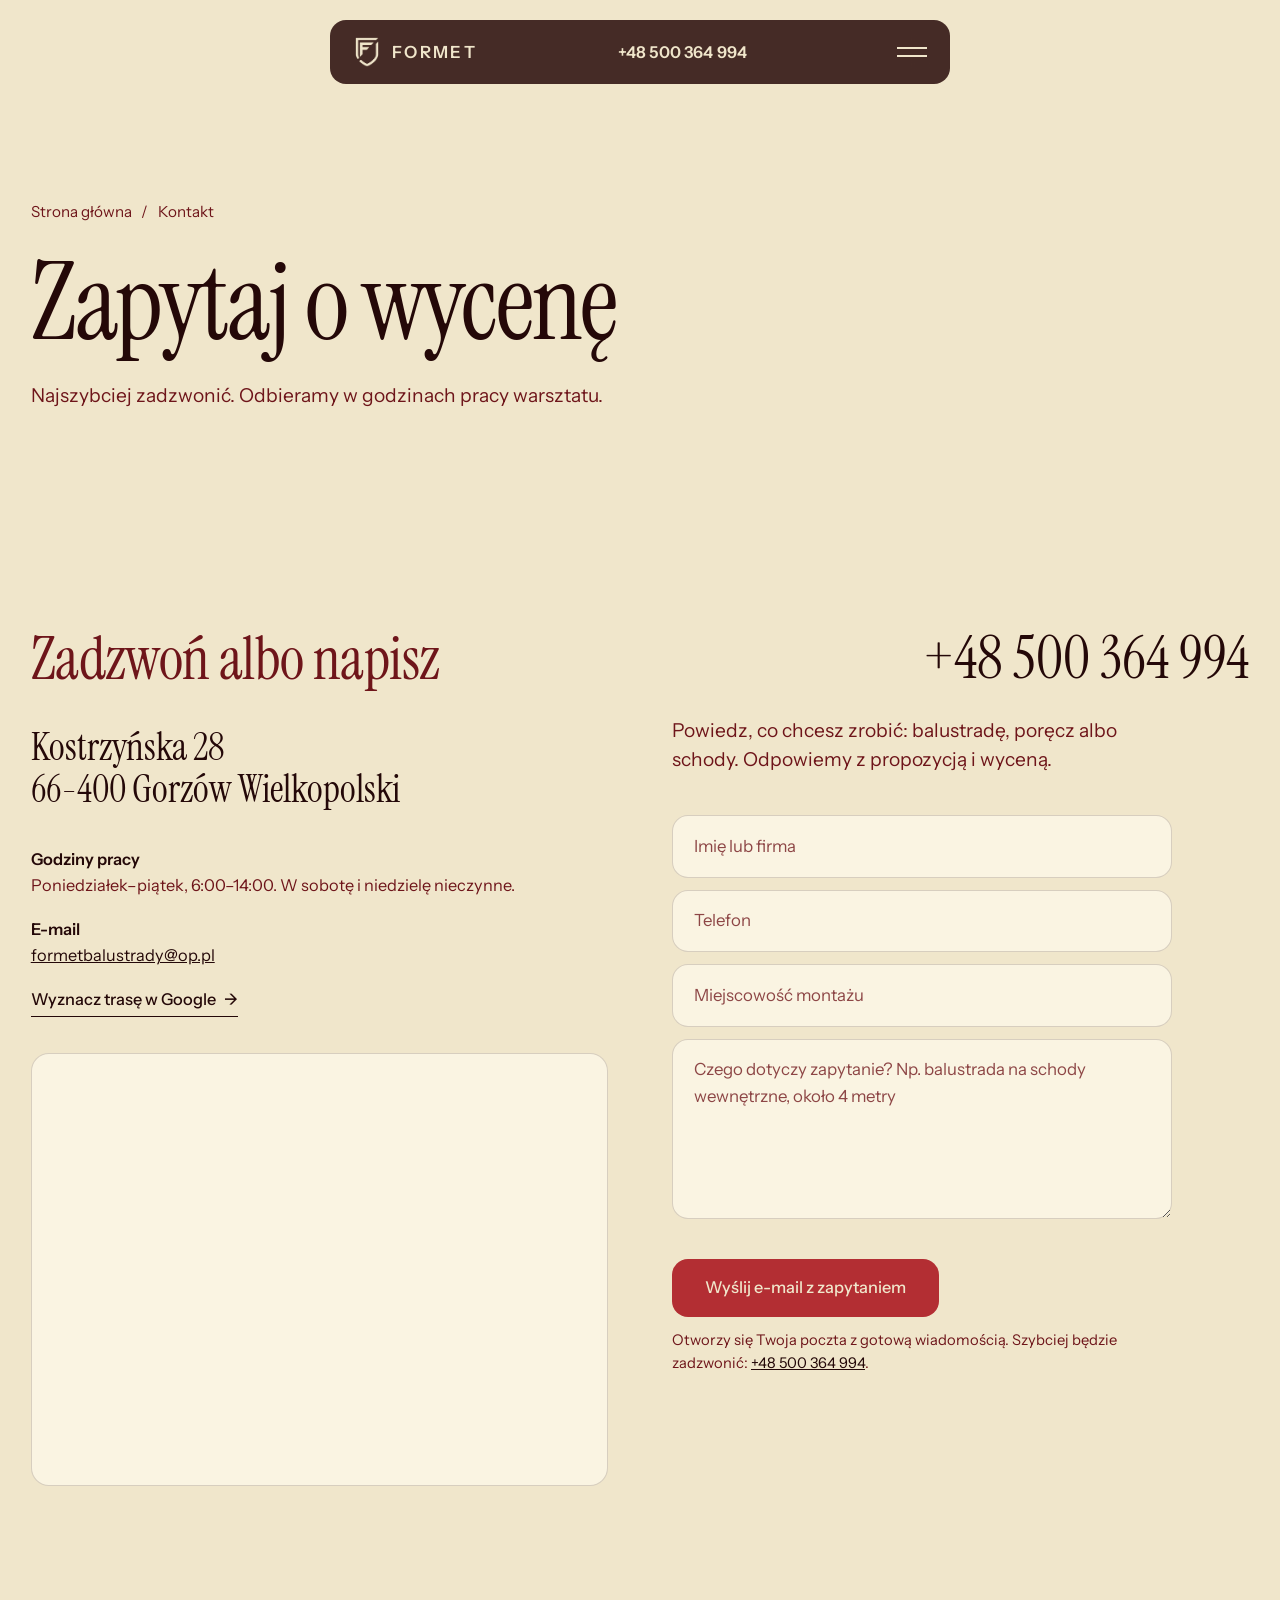
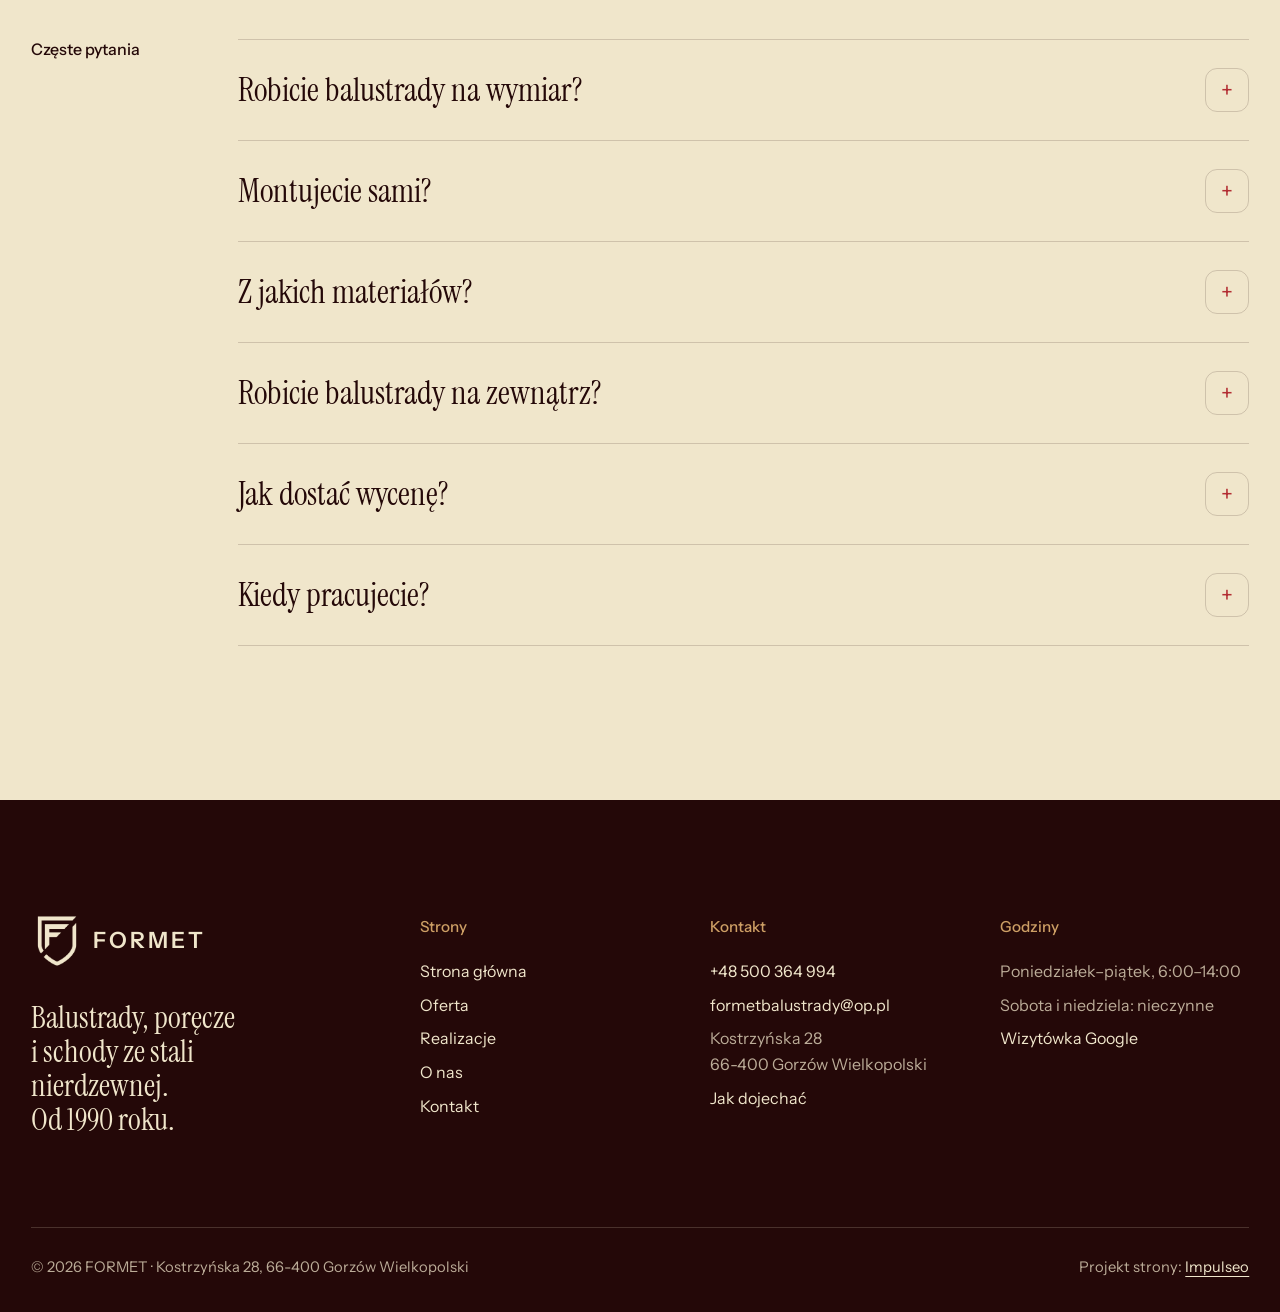
==== commit db8c6e3c: "Demo przebudowane na wzór thefitouter.com, paleta Cacao/Bordeaux/Carmine/Brass/Bone (60-30-10), jak " ====
--- a/kontakt.html
+++ b/kontakt.html
@@ -3,118 +3,131 @@
 <head>
 <meta charset="UTF-8">
 <meta name="viewport" content="width=device-width, initial-scale=1.0">
-<title>Kontakt - FORMET</title>
-<meta name="description" content="Kontakt FORMET - Kostrzyńska 28, 66-400 Gorzów Wielkopolski">
-<link rel="canonical" href="https://kris20032.github.io/formet/kontakt.html">
+<title>Kontakt - FORMET, Kostrzyńska 28, Gorzów Wielkopolski</title>
+<meta name="description" content="Kontakt FORMET - Kostrzyńska 28, 66-400 Gorzów Wielkopolski, tel. +48 500 364 994. Balustrady i schody ze stali nierdzewnej.">
+<link rel="canonical" href="https://impulseo-pl.github.io/formet/kontakt.html">
 <meta name="robots" content="noindex, nofollow">
+<meta name="theme-color" content="#240808">
 <meta property="og:type" content="website">
 <meta property="og:locale" content="pl_PL">
 <meta property="og:site_name" content="FORMET">
-<meta property="og:title" content="Kontakt - FORMET">
-<meta property="og:description" content="Kontakt FORMET - Kostrzyńska 28, 66-400 Gorzów Wielkopolski">
-<meta property="og:url" content="https://kris20032.github.io/formet/kontakt.html">
-<meta property="og:image" content="https://kris20032.github.io/formet/img/og.jpg">
+<meta property="og:title" content="Kontakt - FORMET, Kostrzyńska 28, Gorzów Wielkopolski">
+<meta property="og:description" content="Kontakt FORMET - Kostrzyńska 28, 66-400 Gorzów Wielkopolski, tel. +48 500 364 994. Balustrady i schody ze stali nierdzewnej.">
+<meta property="og:url" content="https://impulseo-pl.github.io/formet/kontakt.html">
+<meta property="og:image" content="https://impulseo-pl.github.io/formet/img/og.jpg">
 <meta property="og:image:width" content="1200">
 <meta property="og:image:height" content="630">
 <meta name="twitter:card" content="summary_large_image">
+<link rel="icon" href="img/logo.png">
+<script type="application/ld+json">{"@context": "https://schema.org", "@type": "HomeAndConstructionBusiness", "name": "FORMET", "url": "https://impulseo-pl.github.io/formet/", "telephone": "+48500364994", "email": "formetbalustrady@op.pl", "image": "https://impulseo-pl.github.io/formet/img/og.jpg", "address": {"@type": "PostalAddress", "streetAddress": "Kostrzyńska 28", "postalCode": "66-400", "addressLocality": "Gorzów Wielkopolski", "addressCountry": "PL"}, "openingHoursSpecification": [{"@type": "OpeningHoursSpecification", "dayOfWeek": ["Monday", "Tuesday", "Wednesday", "Thursday", "Friday"], "opens": "06:00", "closes": "14:00"}], "areaServed": "Gorzów Wielkopolski", "foundingDate": "1990", "sameAs": ["https://www.google.com/maps/place/?q=place_id:ChIJh7PvsQkfB0cRD2A2VZlxdVI"]}</script>
+<script>document.documentElement.classList.add('js')</script>
 <link rel="preconnect" href="https://fonts.googleapis.com">
 <link rel="preconnect" href="https://fonts.gstatic.com" crossorigin>
-<link href="https://fonts.googleapis.com/css2?family=Space+Grotesk:wght@500;600;700&family=DM+Sans:opsz,wght@9..40,400;9..40,500;9..40,600&display=swap" rel="stylesheet">
-<link rel="stylesheet" href="assets/styles.css?v=abe8d98e">
+<link href="https://fonts.googleapis.com/css2?family=Instrument+Sans:wght@400..600&family=Instrument+Serif&display=swap" rel="stylesheet">
+<link rel="stylesheet" href="assets/styles.css?v=20261118a">
+<script src="assets/lenis.min.js?v=1.1.20" defer></script>
+<script src="assets/main.js?v=20261118a" defer></script>
 </head>
 <body>
-
-<header class="nav">
-  <div class="wrap nav-inner">
-    <a class="brand brand-has-logo" href="index.html"><img class="brand-logo" src="img/logo.png" alt="FORMET" width="295" height="297" decoding="async"></a>
-    <nav class="nav-links">
+<a class="skip" href="#tresc">Przejdź do treści</a>
+<header class="pill">
+  <a class="pill-logo" href="index.html" aria-label="FORMET - strona główna"><img class="mark" src="img/logo-jasne.png" width="295" height="297" alt=""><span class="word">FORMET</span></a>
+  <a class="pill-phone" href="tel:+48500364994">+48 500 364 994</a>
+  <button class="burger" type="button" aria-expanded="false" aria-controls="menu" aria-label="Otwórz menu"><i></i><i></i></button>
+</header>
+<div class="menu" id="menu" aria-hidden="true">
+  <div class="menu-grid">
+    <nav class="menu-links" aria-label="Menu główne">
+      <a href="index.html">Strona główna</a>
       <a href="oferta.html">Oferta</a>
       <a href="realizacje.html">Realizacje</a>
-      <a href="o-nas.html">O nas</a>
-      <a href="kontakt.html" class="active" aria-current="page">Kontakt</a>
-      <a href="tel:+48500364994" class="btn btn-accent">Zadzwoń +48 500 364 994</a>
+      <a href="o-nas.html">O nas</a>
+      <a href="kontakt.html" aria-current="page">Kontakt</a>
     </nav>
-    <button class="nav-toggle" aria-label="Menu"><span></span><span></span><span></span></button>
+    <div class="menu-side">
+      <div><b>Telefon</b><a href="tel:+48500364994">+48 500 364 994</a></div>
+      <div><b>Warsztat</b>Kostrzyńska 28, 66-400 Gorzów Wielkopolski</div>
+      <div><b>Godziny</b>Poniedziałek–piątek, 6:00–14:00</div>
+    </div>
   </div>
-</header>
-
-<main>
-<section class="pagehead">
-  <img src="img/about.jpg" alt="FORMET - Zapytaj o wycenę" width="2200" height="1375" decoding="async">
+</div>
+<main id="tresc">
+<section class="phead bone">
   <div class="wrap">
-    <span class="eyebrow">Kontakt</span>
-    <h1>Zapytaj o wycenę</h1>
-    <p>Odpowiemy na pytania i przygotujemy wycenę.</p>
+    <nav class="crumbs" aria-label="Okruszki"><a href="index.html">Strona główna</a><span aria-hidden="true">/</span><span aria-current="page">Kontakt</span></nav>
+    <h1>Zapytaj o&nbsp;wycenę</h1>
+    <p class="lead">Najszybciej zadzwonić. Odbieramy w&nbsp;godzinach pracy warsztatu.</p>
   </div>
 </section>
-<section>
-  <div class="wrap contact-grid">
-    <div class="reveal">
-      <span class="eyebrow">Dane kontaktowe</span>
-      <h2 style="margin:var(--space-4) 0 var(--space-6)">FORMET</h2>
-      <div class="info-list">
-        <div class="info-row"><div class="ic"><svg class="ico-tel" width="16" height="16" viewBox="0 0 24 24" fill="none" aria-hidden="true"><path d="M6.6 10.8a15.5 15.5 0 0 0 6.6 6.6l2.2-2.2a1 1 0 0 1 1-.24 11.4 11.4 0 0 0 3.6.58 1 1 0 0 1 1 1V20a1 1 0 0 1-1 1A17 17 0 0 1 3 4a1 1 0 0 1 1-1h3.5a1 1 0 0 1 1 1c0 1.25.2 2.46.58 3.6a1 1 0 0 1-.25 1l-2.23 2.2Z" fill="currentColor"/></svg></div><div><div class="lbl">Telefon</div><a class="val" href="tel:+48500364994">+48 500 364 994</a></div></div>
-        <div class="info-row"><div class="ic"><svg class="ico-mail" width="16" height="16" viewBox="0 0 24 24" fill="none" aria-hidden="true"><rect x="3.2" y="5.5" width="17.6" height="13" rx="1.6" stroke="currentColor" stroke-width="1.6"/><path d="M4 7l8 6 8-6" stroke="currentColor" stroke-width="1.6" stroke-linecap="round" stroke-linejoin="round"/></svg></div><div><div class="lbl">E-mail</div><a class="val" href="mailto:formetbalustrady@op.pl">formetbalustrady@op.pl</a></div></div>
-        <div class="info-row"><div class="ic"><svg class="ico-pin" width="16" height="16" viewBox="0 0 24 24" fill="none" aria-hidden="true"><path d="M12 21s7-6.1 7-11.5A7 7 0 0 0 5 9.5C5 14.9 12 21 12 21Z" stroke="currentColor" stroke-width="1.6" fill="none"/><circle cx="12" cy="9.5" r="2.4" fill="currentColor"/></svg></div><div><div class="lbl">Adres</div><div class="val">Kostrzyńska 28, 66-400 Gorzów Wielkopolski</div></div></div>
-        <div class="info-row"><div class="ic"><svg class="ico-clock" width="16" height="16" viewBox="0 0 24 24" fill="none" aria-hidden="true"><circle cx="12" cy="12" r="8.2" stroke="currentColor" stroke-width="1.6"/><path d="M12 7.5V12l3.2 1.9" stroke="currentColor" stroke-width="1.6" stroke-linecap="round"/></svg></div><div><div class="lbl">Godziny</div><div class="val" style="font-weight:500">Pon.-pt. 6:00-14:00, sob.-niedz. nieczynne</div></div></div>
+<section class="sec bone" id="kontakt">
+  <div class="wrap contact">
+    <div class="up">
+      <h2>Zadzwoń albo napisz</h2>
+      <p class="big-addr">Kostrzyńska 28<br>66-400 Gorzów Wielkopolski</p>
+      <div class="contact-meta">
+        <p><b>Godziny pracy</b>Poniedziałek–piątek, 6:00–14:00. W&nbsp;sobotę i&nbsp;niedzielę nieczynne.</p>
+        <p><b>E-mail</b><a href="mailto:formetbalustrady@op.pl">formetbalustrady@op.pl</a></p>
+        <p><a class="link" href="https://www.google.com/maps/place/?q=place_id:ChIJh7PvsQkfB0cRD2A2VZlxdVI" target="_blank" rel="noopener">Wyznacz trasę w&nbsp;Google <span aria-hidden="true">→</span></a></p>
       </div>
+      <div class="map"><iframe src="https://maps.google.com/maps?q=FORMET%2C%20Kostrzy%C5%84ska%2028%2C%2066-400%20Gorz%C3%B3w%20Wielkopolski&z=15&output=embed" title="Mapa dojazdu do FORMET, Kostrzyńska 28" loading="lazy" referrerpolicy="no-referrer-when-downgrade"></iframe></div>
     </div>
-    <div class="reveal">
-      <form class="form" action="https://formsubmit.co/formetbalustrady@op.pl" method="POST">
-        <input type="hidden" name="_subject" value="Zapytanie ze strony FORMET">
-        <input type="hidden" name="_captcha" value="false">
-        <input type="hidden" name="_template" value="table">
-        <div class="fld"><label for="name">Imię / firma</label><input id="name" name="name" type="text" placeholder="np. Jan Kowalski" required></div>
-        <div class="fld"><label for="email">E-mail</label><input id="email" name="email" type="email" placeholder="adres@email.pl" required></div>
-        <div class="fld"><label for="phone">Telefon</label><input id="phone" name="phone" type="tel" placeholder="+48 ..."></div>
-        <div class="fld"><label for="msg">Czego dotyczy zapytanie?</label><textarea id="msg" name="message" placeholder="Napisz krótko, w czym możemy pomóc" required></textarea></div>
-        <button type="submit" class="btn btn-accent" style="width:100%;justify-content:center">Wyślij zapytanie <span class="arr">→</span></button>
-        <p class="note">Wiadomość trafi bezpośrednio do nas. Można też zadzwonić: +48 500 364 994.</p>
+    <div class="contact-right up" id="formularz">
+      <a class="big-phone" href="tel:+48500364994">+48 500 364 994</a>
+      <p class="lead">Powiedz, co chcesz zrobić: balustradę, poręcz albo schody. Odpowiemy z&nbsp;propozycją i&nbsp;wyceną.</p>
+      <form class="form" action="mailto:formetbalustrady@op.pl" method="post" enctype="text/plain">
+        <label><span class="sr">Imię lub firma</span><input name="imie" type="text" placeholder="Imię lub firma" autocomplete="name" required></label>
+        <label><span class="sr">Telefon</span><input name="telefon" type="tel" placeholder="Telefon" autocomplete="tel" required></label>
+        <label><span class="sr">Miejscowość montażu</span><input name="miejscowosc" type="text" placeholder="Miejscowość montażu" autocomplete="address-level2"></label>
+        <label><span class="sr">Czego dotyczy zapytanie</span><textarea name="wiadomosc" placeholder="Czego dotyczy zapytanie? Np. balustrada na schody wewnętrzne, około 4 metry"></textarea></label>
+        <button class="btn btn-main" type="submit">Wyślij e-mail z&nbsp;zapytaniem</button>
+        <p class="form-note">Otworzy się Twoja poczta z&nbsp;gotową wiadomością. Szybciej będzie zadzwonić: <a href="tel:+48500364994">+48 500 364 994</a>.</p>
       </form>
     </div>
   </div>
 </section>
-<section style="padding-top:0">
-  <div class="wrap reveal">
-    <iframe class="map" title="FORMET - Gorzów Wielkopolski" src="https://maps.google.com/maps?q=52.7224522%2C15.189329&z=15&output=embed" loading="lazy" referrerpolicy="no-referrer-when-downgrade"></iframe>
+<section class="sec bone" style="padding-top:0">
+  <div class="wrap faq">
+    <h2 class="label">Częste pytania</h2>
+    <div>
+      <details><summary>Robicie balustrady na wymiar?</summary><p>Tak. Każdy element projektujemy pod wymiar miejsca i&nbsp;robimy we własnym warsztacie.</p></details>
+      <details><summary>Montujecie sami?</summary><p>Tak. Sami montujemy balustradę lub schody i&nbsp;osobiście dbamy o&nbsp;końcowy efekt.</p></details>
+      <details><summary>Z&nbsp;jakich materiałów?</summary><p>Najwięcej ze stali nierdzewnej, polerowanej albo matowej. Łączymy ją ze szkłem, drewnem i&nbsp;mosiądzem.</p></details>
+      <details><summary>Robicie balustrady na zewnątrz?</summary><p>Tak: tarasy, balkony, balkony francuskie, podjazdy i&nbsp;pochylnie. Stal nierdzewna dobrze znosi deszcz i&nbsp;mróz.</p></details>
+      <details><summary>Jak dostać wycenę?</summary><p>Zadzwoń albo napisz, co chcesz zrobić. Odpowiemy z&nbsp;propozycją i&nbsp;wyceną.</p></details>
+      <details><summary>Kiedy pracujecie?</summary><p>Poniedziałek–piątek, 6:00–14:00. W&nbsp;sobotę i&nbsp;niedzielę nieczynne.</p></details>
+    </div>
   </div>
 </section>
 </main>
-
-<footer>
+<footer class="foot dark">
   <div class="wrap">
-    <div class="foot-grid">
-      <div class="foot-brand">
-        <div class="name">FORMET</div>
-        <p>Projektujemy, robimy we własnym warsztacie i montujemy balustrady, poręcze i schody ze stali. Do domów, na tarasy i balkony oraz do budynków.</p>
+    <div class="foot-top">
+      <div>
+        <a class="foot-logo" href="index.html" aria-label="FORMET - strona główna"><img class="mark" src="img/logo-jasne.png" width="295" height="297" alt=""><span class="word">FORMET</span></a>
+        <p class="foot-claim">Balustrady, poręcze i&nbsp;schody ze stali nierdzewnej. Od&nbsp;1990 roku.</p>
       </div>
-      <div class="foot-col">
-        <h4>Nawigacja</h4>
-        <a href="oferta.html">Oferta</a>
-        <a href="realizacje.html">Realizacje</a>
-        <a href="o-nas.html">O nas</a>
-        <a href="kontakt.html">Kontakt</a>
-      </div>
-      <div class="foot-col">
-        <h4>Kontakt</h4>
-        <a href="tel:+48500364994">+48 500 364 994</a>
-        <a href="mailto:formetbalustrady@op.pl">formetbalustrady@op.pl</a>
-        <p>Kostrzyńska 28, 66-400 Gorzów Wielkopolski</p>
-        <a href="https://www.google.com/maps/place/?q=place_id:ChIJh7PvsQkfB0cRD2A2VZlxdVI" target="_blank" rel="noopener">Jak dojechać →</a>
-      <div class="foot-soc">
-        <a class="soc" href="https://www.google.com/maps/place/?q=place_id:ChIJh7PvsQkfB0cRD2A2VZlxdVI" target="_blank" rel="noopener" aria-label="Google - FORMET"><svg viewBox="0 0 24 24" aria-hidden="true" focusable="false"><path d="M12.48 10.92v3.28h7.84c-.24 1.84-.853 3.187-1.787 4.133-1.147 1.147-2.933 2.4-6.053 2.4-4.827 0-8.6-3.893-8.6-8.72s3.773-8.72 8.6-8.72c2.6 0 4.507 1.027 5.907 2.347l2.307-2.307C18.747 1.44 16.133 0 12.48 0 5.867 0 .307 5.387.307 12s5.56 12 12.173 12c3.573 0 6.267-1.173 8.373-3.36 2.16-2.16 2.84-5.213 2.84-7.667 0-.76-.053-1.467-.173-2.053H12.48z" fill="currentColor"/></svg></a>
-      </div>
-      </div>
+      <div><h4>Strony</h4><ul><li><a href="index.html">Strona główna</a></li><li><a href="oferta.html">Oferta</a></li><li><a href="realizacje.html">Realizacje</a></li><li><a href="o-nas.html">O nas</a></li><li><a href="kontakt.html">Kontakt</a></li></ul></div>
+      <div><h4>Kontakt</h4><ul>
+        <li><a href="tel:+48500364994">+48 500 364 994</a></li>
+        <li><a href="mailto:formetbalustrady@op.pl">formetbalustrady@op.pl</a></li>
+        <li>Kostrzyńska 28<br>66-400 Gorzów Wielkopolski</li>
+        <li><a href="https://www.google.com/maps/place/?q=place_id:ChIJh7PvsQkfB0cRD2A2VZlxdVI" target="_blank" rel="noopener">Jak dojechać</a></li>
+      </ul></div>
+      <div><h4>Godziny</h4><ul>
+        <li>Poniedziałek–piątek, 6:00–14:00</li>
+        <li>Sobota i&nbsp;niedziela: nieczynne</li>
+        <li><a href="https://www.google.com/maps/place/?q=place_id:ChIJh7PvsQkfB0cRD2A2VZlxdVI" target="_blank" rel="noopener">Wizytówka Google</a></li>
+      </ul></div>
     </div>
-    <div class="foot-bot">
-      <span>© 2026 FORMET</span>
-      <span>Projekt strony: <a class="foot-credit" href="https://impulseo.pl" target="_blank" rel="noopener">Impulseo</a></span>
+    <div class="foot-bottom">
+      <span>© 2026 FORMET · Kostrzyńska 28, 66-400 Gorzów Wielkopolski</span>
+      <span>Projekt strony: <a href="https://impulseo.pl" target="_blank" rel="noopener">Impulseo</a></span>
     </div>
   </div>
 </footer>
-<div class="sticky-call"><a class="sc-call" href="tel:+48500364994"><svg class="ico-tel" width="16" height="16" viewBox="0 0 24 24" fill="none" aria-hidden="true"><path d="M6.6 10.8a15.5 15.5 0 0 0 6.6 6.6l2.2-2.2a1 1 0 0 1 1-.24 11.4 11.4 0 0 0 3.6.58 1 1 0 0 1 1 1V20a1 1 0 0 1-1 1A17 17 0 0 1 3 4a1 1 0 0 1 1-1h3.5a1 1 0 0 1 1 1c0 1.25.2 2.46.58 3.6a1 1 0 0 1-.25 1l-2.23 2.2Z" fill="currentColor"/></svg> Zadzwoń</a><a class="sc-quote" href="kontakt.html">Zadzwoń teraz</a></div>
-<div class="demo-wazne" data-do="2026-11-24" data-cykl="3" hidden><svg class="dw-ico" width="13" height="13" viewBox="0 0 24 24" fill="none" aria-hidden="true"><circle cx="12" cy="12" r="8.6" stroke="currentColor" stroke-width="1.8"/><path d="M12 7.2V12l3.3 2" stroke="currentColor" stroke-width="1.8" stroke-linecap="round"/></svg><span class="dw-txt"></span></div>
-
-<script src="assets/main.js"></script>
+<div class="callbar">
+  <a class="btn btn-main" href="tel:+48500364994"><svg class="ico" viewBox="0 0 24 24" fill="none" aria-hidden="true"><path d="M6.6 10.8a15.5 15.5 0 0 0 6.6 6.6l2.2-2.2a1 1 0 0 1 1-.24 11.4 11.4 0 0 0 3.6.58 1 1 0 0 1 1 1V20a1 1 0 0 1-1 1A17 17 0 0 1 3 4a1 1 0 0 1 1-1h3.5a1 1 0 0 1 1 1c0 1.25.2 2.45.57 3.57a1 1 0 0 1-.25 1L6.6 10.8Z" fill="currentColor"/></svg>Zadzwoń</a>
+  <a class="btn btn-line" href="kontakt.html">Kontakt i&nbsp;dojazd</a>
+</div>
 </body>
 </html>
--- a/assets/styles.css
+++ b/assets/styles.css
@@ -1,1849 +1,360 @@
-/* ============================================================
-   STOLBASZ — premium, architektoniczny B2B fit-out
-   Jasna paleta, zero brązu. System wg premium-web-craft.
-   Projekt strony: Impulseo (impulseo.pl)
-   ============================================================ */
-
+/* FORMET - balustrady i schody ze stali nierdzewnej, Gorzów Wielkopolski. Projekt strony: Impulseo, 11.2026.
+   Układ wg thefitouter.com, paleta 60-30-10: Bone (tło) / Bordeaux + Cacao (sekcje, stopka) / Carmine + Brass (przyciski).
+   Kroje: Instrument Serif + Instrument Sans. */
 :root{
-  /* PALETA — jasna, architektoniczna, chłodna */
-  --paper:#F4F6F8;          /* główne tło */
-  --paper-2:#E7EBEF;        /* sekcje alternatywne (chłodny jasny szary) */
-  --paper-3:#E7EBEF;        /* delikatne wypełnienia */
-  --ink:#15212E;            /* tekst główny — chłodny grafit */
-  --ink-soft:#243443;       /* nagłówki drugorzędne */
-  --muted:#6B7785;          /* tekst poboczny */
-  --line:rgba(21,33,46,.12);/* hairline */
-  --accent:#E8A317;         /* stonowany petrol-slate — jedyny akcent */
-  --accent-d:#C9870C;
-  --accent-soft:rgba(232,163,23,.10);
-  --dark:#15212E;           /* sekcje ciemne (stopka/CTA) */
-
-  /* HOVER ZDJĘĆ — JEDEN standard dla całego silnika (decyzja K. 04.08.2026, artefakt z wariantami).
-     AKTUALNE (K.+Szymon 09.08.2026, wybór z artefaktu 6 wariantów): zoom 1.05 przy 1.4s -
-     przy tak długim czasie mocniejszy kadr NIE skacze, tylko „oddycha". Poprzedni standard
-     (1.02 / .55s z 04.08) odbierany jako dynamiczny i szybki.
-     Spoczynek lekko przygaszony, ale TYLKO tam, gdzie jest mysz (@media hover:hover) —
-     na telefonie zdjęcia zostają w pełnej jasności. */
-  --img-zoom:1.05;                   /* K.+Szymon 09.08: wariant F z artefaktu porównawczego */
-  --img-rest:brightness(.95) saturate(.99);
-  --img-hot:brightness(1.06) saturate(1.05);
-  --img-dur:1.4s;                    /* K.+Szymon 09.08 (wariant F): powoli = elegancko */
-  --img-ease:cubic-bezier(.16,.84,.44,1);  /* miękki ogon, efekt „oddychania" */
-
-  /* ODSTĘPY — skala 4/8 */
-  --space-1:4px; --space-2:8px; --space-3:12px; --space-4:16px; --space-5:24px;
-  --space-6:32px; --space-7:48px; --space-8:64px; --space-9:96px; --space-10:128px;
-
-  /* TYPOGRAFIA — fluid clamp() (skala podbita 16.07.2026: większe, czytelniejsze litery — uwaga Adama) */
-  --text-sm:clamp(.9rem,.87rem + .12vw,1rem);
-  --text-base:clamp(1.08rem,1.04rem + .18vw,1.2rem);
-  --text-lg:clamp(1.24rem,1.15rem + .34vw,1.44rem);
-  --text-h3:clamp(1.34rem,1.22rem + .55vw,1.66rem);
-  --text-h2:clamp(2.1rem,1.66rem + 2.1vw,3.1rem);
-  --text-h1:clamp(2.9rem,2.1rem + 4vw,5.1rem);
-
-  /* PROMIENIE — architektoniczne, raczej ostre */
-  --r-sm:3px; --r-md:6px; --r-lg:10px;
-
-  /* RUCH */
-  --ease:cubic-bezier(.25,.46,.45,.94); --dur:.24s;
-
-  /* CIENIE — miękkie, warstwowe */
-  --sh-sm:0 1px 2px rgba(16,24,32,.04), 0 2px 8px rgba(16,24,32,.05);
-  --sh-md:0 2px 6px rgba(16,24,32,.05), 0 12px 28px -8px rgba(16,24,32,.12);
-  --sh-lg:0 6px 14px rgba(16,24,32,.07), 0 26px 56px -18px rgba(16,24,32,.22);
-
-  --hairline:1px solid var(--line);
-
-  --font-display:'Space Grotesk','Inter',sans-serif;
-  --font-body:'DM Sans','Inter',sans-serif;
-}
-
-*{box-sizing:border-box;margin:0;padding:0}
-html{scroll-behavior:smooth}
-body{
-  font-family:var(--font-body);
-  font-size:var(--text-base);
-  line-height:1.65;
-  color:var(--ink);
-  background:var(--paper);
-  -webkit-font-smoothing:antialiased;
-  text-rendering:optimizeLegibility;
-}
-img{max-width:100%;height:auto;display:block}  /* height:auto = width/height z atrybutów trzyma proporcje (TOP#12) */
-a{color:inherit;text-decoration:none}
-
-.wrap{width:min(92%,1180px);margin-inline:auto}
-section{padding-block:clamp(52px,6.5vw,96px)}
-
-h1,h2,h3{font-family:var(--font-display);font-weight:700;line-height:1.08;letter-spacing:-.02em;color:var(--ink)}
-h1{font-size:var(--text-h1);letter-spacing:-.035em}
-h2{font-size:var(--text-h2);letter-spacing:-.025em}
-h3{font-size:var(--text-h3)}
-/* MIARA — długość wiersza. WCAG 2.2 SC 1.4.8: max 80 znaków; Butterick: 45–90.
-   68ch daje realnie 72–78 znaków polskiego tekstu, czyli z zapasem pod granicą.
-   Wcześniej limit miał TYLKO <p> — <li>, <blockquote> i <dd> nie miały żadnego,
-   i to jedyny powód, dla którego 23 bloki na dwóch oddanych stronach jadą po
-   83–106 znaków w wierszu (pomiar 07.08.2026, bramka `miara`).
-   ⚠️ Listy i definicje ograniczamy TYLKO bez klasy: `ul`/`ol` z klasą to u nas
-   układ (siatki kafli, menu), a nie tekst ciągły — tam miarę wyznacza układ. */
-/* 60ch, nie 68ch (K. 10.08): po zmianie fontów na węższe kroje (DM Sans i spółka)
-   w 68ch mieściło się ~90 znaków - bramka pikselowa słusznie zgłaszała przekroczenie
-   granicy 80. Pomiar na żywej przeglądarce: 60ch = 90 znaków, 53ch = ~78 znaków, czyli normę WCAG 1.4.8. */
-:root{ --miara:53ch }
-p{max-width:min(100%,var(--miara))}
-blockquote,
-ul:not([class])>li, ol:not([class])>li,
-dl:not([class])>dd{max-width:min(100%,var(--miara))}
-
-/* ⚠️ Świadomie BEZ wyjątku `.tile p,.card p,.svc p{max-width:none}`, choć nasuwa się sam:
-   te akapity BYŁY już ograniczone (stare `p{max-width:65ch}`), więc „wyjątek" nie odblokowałby
-   niczego nowego — tylko ROZLUŹNIŁ stan sprzed zmiany na wszystkich demach naraz.
-   `figcaption` żadna z reguł wyżej nie dotyczy, więc też nie potrzebuje zwolnienia. */
-
-/* ŁAMANIE. `balance` wyrównuje długości wierszy w nagłówku, `pretty` pilnuje ostatniego
-   wiersza akapitu, żeby nie został w nim jeden wyraz. Obsługiwane od Chrome 117 /
-   Safari 17.5; starsze przeglądarki po prostu ignorują tę własność.
-   `text-wrap:pretty` nie występowało dotąd ANI RAZ w silniku ani w repo klientów. */
-h1,h2,h3,.lead,.lede{text-wrap:balance}
-p,li,blockquote,dd{text-wrap:pretty}
-
-.eyebrow{
-  font-family:var(--font-body);
-  font-size:var(--text-sm);
-  font-weight:600;
-  letter-spacing:.18em;
-  text-transform:uppercase;
-  color:var(--accent);
-  display:inline-flex;align-items:center;gap:var(--space-3);
-}
-/* flex:none + margin-top = kreska trzyma się PIERWSZEJ linii. Wcześniej align-items:center
-   centrowało ją względem całego bloku i przy zawinięciu (długi kicker typu
-   „…WNĘTRZ · LESZNO · OD 2019") druga linia lądowała z brzydkim wcięciem. */
-.eyebrow{align-items:flex-start}
-.eyebrow>*,.eyebrow{text-wrap:balance}   /* dlugi kicker lamal sie na sierote typu samo „2019" w drugiej linii */
-.eyebrow::before{content:"";width:28px;height:1px;background:var(--accent);display:inline-block;flex:none;margin-top:.62em}
-
-.muted{color:var(--muted)}
-.lead{font-size:var(--text-lg);line-height:1.55;color:var(--ink-soft);max-width:50ch}
-
-/* ---------- BUTTONS ---------- */
-.btn{
-  display:inline-flex;align-items:center;gap:var(--space-2);
-  font-weight:600;font-size:var(--text-sm);letter-spacing:.02em;
-  padding:var(--space-4) var(--space-6);
-  border-radius:var(--r-sm);
-  transition:transform var(--dur) var(--ease),box-shadow var(--dur) var(--ease),background var(--dur) var(--ease);
-  cursor:pointer;border:1px solid transparent;
-}
-.btn-accent{background:var(--accent);color:#fff;box-shadow:var(--sh-sm)}
-.btn-accent:hover{background:var(--accent-d);transform:translateY(-2px);box-shadow:var(--sh-md)}
-.btn-accent:active{transform:translateY(0);box-shadow:var(--sh-sm)}
-.btn-ghost{background:transparent;color:var(--ink);border-color:var(--line)}
-.btn-ghost:hover{border-color:var(--accent);color:var(--accent);transform:translateY(-2px)}
-.btn-light{background:#fff;color:var(--ink);box-shadow:var(--sh-sm)}
-.btn-light:hover{transform:translateY(-2px);box-shadow:var(--sh-md)}
-.btn .arr{transition:transform var(--dur) var(--ease)}
-.btn:hover .arr{transform:translateX(4px)}
-
-/* ---------- NAV ---------- */
-.nav{
-  position:sticky;top:0;z-index:50;
-  background:color-mix(in srgb,var(--paper) 88%,transparent);
-  backdrop-filter:saturate(140%) blur(10px);
-  border-bottom:var(--hairline);
-}
-.nav-inner{display:flex;align-items:center;justify-content:space-between;gap:var(--space-5);height:72px}
-/* ANTY-NACHODZENIE (K. 05.08.2026): długa nazwa firmy + przycisk z pełnym numerem nie mieściły się w pasku
-   i flex ściskał linki PONIŻEJ ich treści - "Kontakt" wchodził na ramkę "Zadzwoń +48 ...". Teraz ustępuje
-   nazwa marki (skrót wielokropkiem), a menu i przycisk nigdy się nie kurczą ani nie zachodzą na siebie. */
-.brand{display:flex;flex-direction:column;line-height:1;min-width:0;flex:0 1 auto}
-.brand .name{font-family:var(--font-display);font-weight:800;font-size:1.35rem;letter-spacing:.04em;white-space:nowrap;overflow:hidden;text-overflow:ellipsis}
-.brand .sub{font-size:.62rem;letter-spacing:.34em;text-transform:uppercase;color:var(--muted);margin-top:5px;white-space:nowrap;overflow:hidden;text-overflow:ellipsis}
-.nav-links{display:flex;align-items:center;gap:var(--space-6);flex:0 0 auto}
-.nav-links a{font-size:var(--text-sm);font-weight:500;color:var(--ink-soft);position:relative;padding-block:4px;white-space:nowrap;transition:color var(--dur) var(--ease)}
-.nav-links a::after{content:"";position:absolute;left:0;bottom:0;width:0;height:1.5px;background:var(--accent);transition:width var(--dur) var(--ease)}
-.nav-links a:hover,.nav-links a.active{color:var(--ink)}
-.nav-links a:hover::after,.nav-links a.active::after{width:100%}
-.nav-links .btn{padding:var(--space-2) var(--space-5)}
-/* przyciski w nav: właściwy kolor (przebij .nav-links a) + bez podkreślenia */
-.nav-links a.btn-accent{color:#fff}
-.nav-links a.btn-ghost,.nav-links a.btn-light{color:var(--ink)}
-/* CTA w pasku: NIE podkreślenie spod linków menu, ale ten sam przelatujący błysk,
-   co na wszystkich innych przyciskach (zgłoszenie K. 13.08.2026 - „na hero jest efekt
-   światła przechodzącego przez przycisk, na navbarze go nie ma, a mają być identyczne").
-   Reguła `.nav-links a::after` jest silniejsza od `.btn::after`, więc trzeba jej
-   geometrię wyzerować i wpisać połysk z nazwy - samo `display:none` gasiło efekt. */
-.nav-links a.btn::after{
-  display:block;content:"";position:absolute;inset:0;z-index:-1;pointer-events:none;
-  width:auto;height:auto;border-radius:inherit;   /* kasuje geometrię podkreślenia (width:0;height:1.5px) */
-  background:linear-gradient(100deg,transparent 32%,rgba(255,255,255,.20) 50%,transparent 68%);
-  translate:-120% 0}
-@media (prefers-reduced-motion:no-preference){
-  .nav-links a.btn:hover::after{translate:120% 0;transition:translate .75s var(--mt-ease,cubic-bezier(.16,.84,.44,1))}
-}
-.nav-toggle{display:none;background:none;border:none;cursor:pointer;flex-direction:column;gap:5px;padding:8px}
-.nav-toggle span{width:24px;height:2px;background:var(--ink);transition:var(--dur)}
-/* Ciasny zakres MIĘDZY menu mobilnym a pełnym pulpitem: zbijamy odstępy i nazwę marki,
-   żeby wszystko zmieściło się naturalnie, zanim w ogóle dojdzie do skracania wielokropkiem. */
-@media(max-width:1280px) and (min-width:921px){
-  .nav-links{gap:var(--space-4)}
-  .nav-links .btn{padding:var(--space-2) var(--space-4)}
-  .brand .name{font-size:1.15rem}
-}
-
-/* ---------- HERO (split) ---------- */
-.hero{position:relative;overflow:hidden;border-bottom:var(--hairline)}
-.hero-grid{display:grid;grid-template-columns:1.05fr .95fr;gap:clamp(24px,4vw,60px);align-items:center;
-  padding-block:clamp(36px,4.5vw,64px)}
-.hero-copy .eyebrow{margin-bottom:var(--space-5)}
-.hero-copy h1{margin-bottom:var(--space-5)}
-.hero-copy .lead{margin-bottom:var(--space-7)}
-.hero-actions{display:flex;flex-wrap:wrap;gap:var(--space-4)}
-.hero-art{position:relative;aspect-ratio:4/3;border-radius:var(--r-lg);overflow:hidden;box-shadow:var(--sh-lg)}
-.hero-art img{width:100%;height:100%;object-fit:cover}
-.hero-art::after{content:"";position:absolute;inset:0;background:linear-gradient(180deg,transparent 55%,rgba(18,24,28,.28))}
-.hero-badge{position:absolute;left:var(--space-5);bottom:var(--space-5);z-index:2;
-  background:rgba(252,252,251,.94);backdrop-filter:blur(4px);
-  border-radius:var(--r-md);padding:var(--space-4) var(--space-5);box-shadow:var(--sh-md);max-width:78%}
-.hero-badge strong{display:block;font-family:var(--font-display);font-size:1rem;letter-spacing:-.01em}
-.hero-badge span{font-size:var(--text-sm);color:var(--muted)}
-
-/* ---------- HERO duży / kinowy (strona główna) ---------- */
-.hero-cine{position:relative;min-height:clamp(560px,82vh,840px);min-height:clamp(560px,82svh,840px);display:flex;align-items:center;overflow:hidden;border-bottom:var(--hairline)}
-.hero-cine>img{position:absolute;inset:0;width:100%;height:100%;object-fit:cover;z-index:0}
-.hero-cine::after{content:"";position:absolute;inset:0;z-index:1;
-  background:linear-gradient(95deg,rgba(13,18,23,.86) 0%,rgba(13,18,23,.64) 32%,rgba(13,18,23,.24) 62%,rgba(13,18,23,.04) 100%)}
-.hero-cine .wrap{position:relative;z-index:2;padding-block:var(--space-8)}
-.hero-cine .hero-copy{max-width:660px}
-.hero-cine .eyebrow{color:#fff;margin-bottom:var(--space-5)}
-.hero-cine .eyebrow::before{background:#fff}
-.hero-cine h1{color:#fff;margin-bottom:var(--space-5);font-size:clamp(2.9rem,2rem + 4.4vw,5.2rem);text-wrap:balance}
-.hero-cine .lead{color:rgba(255,255,255,.92);max-width:48ch;margin-bottom:var(--space-7)}
-.hero-cine .hero-actions{display:flex;flex-wrap:wrap;gap:var(--space-4)}
-/* NISKIE OKNO (laptop z dokiem i paskami przeglądarki ma ~700-780 px wysokości widoku):
-   H1 do 5.2rem + długi lead nie mieściły się i przyciski wypadały POD krawędź ekranu -
-   klient widział stronę bez ani jednego CTA. Skalujemy w dół, zamiast przycinać treść. */
-@media(min-width:821px) and (max-height:820px){
-  .hero-cine{min-height:clamp(520px,94svh,780px)}
-  .hero-cine .wrap{padding-block:var(--space-6)}
-  .hero-cine h1{font-size:clamp(2.2rem,1.5rem + 2.6vw,3.6rem);margin-bottom:var(--space-4)}
-  .hero-cine .eyebrow{margin-bottom:var(--space-4)}
-  .hero-cine .lead{margin-bottom:var(--space-5);max-width:44ch}
-}
-@media(max-width:680px){
-  .hero-cine{min-height:clamp(520px,76vh,640px);min-height:clamp(520px,76svh,640px);align-items:flex-end}
-  .hero-cine::after{background:linear-gradient(0deg,rgba(13,18,23,.9) 6%,rgba(13,18,23,.45) 55%,rgba(13,18,23,.25) 100%)}
-  .hero-cine .wrap{padding-bottom:var(--space-9)}
-  /* TELEFON (~90% oglądających): lead potrafił zająć 8 linii i zepchnąć CTA poza pierwszy ekran.
-     Zwężamy interlinię i skalę - treści nie ucinamy, bo to ona sprzedaje. */
-  .hero-cine .lead{font-size:.98rem;line-height:1.5;margin-bottom:var(--space-5)}
-  .hero-cine .eyebrow{font-size:.72rem;letter-spacing:.13em;margin-bottom:var(--space-4)}
-  .hero-cine .eyebrow::before{width:20px}
-  .hero-cine h1{margin-bottom:var(--space-4)}
-}
-
-/* full-bleed hero variant (podstrony) */
-.pagehead{position:relative;min-height:46vh;min-height:46svh;display:flex;align-items:flex-end;overflow:hidden;border-bottom:var(--hairline)}
-.pagehead img{position:absolute;inset:0;width:100%;height:100%;object-fit:cover}
-/* 10.08.2026 (decyzja K.): mocniejsze przyciemnienie + cień pod tekstem. Bramka mierzyła na
-   nagłówkach podstron 3,38-3,43:1 przy wymaganych 4,5 — jasne zdjęcie (hala, śnieg, niebo)
-   podchodziło pod biały tekst. Zdjęcia klientów są różne, więc kontrast musi dawać WARSTWA,
-   a nie szczęśliwy dobór kadru. */
-.pagehead::after{content:"";position:absolute;inset:0;background:linear-gradient(180deg,rgba(18,24,28,.40),rgba(18,24,28,.76))}
-.pagehead .wrap{position:relative;z-index:2;padding-block:var(--space-9);color:#fff}
-.pagehead h1{color:#fff;max-width:18ch;text-shadow:0 2px 16px rgba(0,0,0,.55)}
-.pagehead .eyebrow{color:#fff}
-.pagehead .eyebrow::before{background:#fff}
-.pagehead p{color:rgba(255,255,255,.92);margin-top:var(--space-4);max-width:54ch;text-shadow:0 1px 12px rgba(0,0,0,.5)}
-
-/* ---------- STRIP (pasek skrótów / liczby) ---------- */
-.strip{background:var(--dark);color:#fff}
-/* PASEK HASEŁ — standard 04.08.2026 (decyzja K.): 5 haseł w JEDNYM rzędzie, tekst WYŚRODKOWANY,
-   węższe marginesy boczne niż reszta strony (pasek ma iść szerzej), równe wysokości kolumn. */
-.strip .wrap{width:min(96%,1440px);display:grid;grid-template-columns:repeat(5,1fr);
-  gap:var(--space-5);padding-block:var(--space-7);align-items:stretch}
-.strip .item .k{font-family:var(--font-display);font-size:clamp(1.05rem,.82rem + .85vw,1.55rem);
-  font-weight:800;letter-spacing:-.02em;color:#fff;line-height:1.18;text-wrap:balance}
-.strip .item .v{font-size:var(--text-sm);color:rgba(255,255,255,.66);margin-top:var(--space-2);line-height:1.4}
-.strip .item{border-left:2px solid var(--accent);padding-inline:var(--space-4);
-  text-align:center;display:flex;flex-direction:column;justify-content:center}
-/* liczba kolumn = liczba haseł, żeby ostatnie nie zostawało samo w drugim rzędzie.
-   Klasę n-N nadaje multipage.py; domyślnie (bez klasy) pasek jest 5-kolumnowy. */
-.strip.n-2 .wrap{grid-template-columns:repeat(2,1fr)}
-.strip.n-3 .wrap{grid-template-columns:repeat(3,1fr)}
-.strip.n-4 .wrap{grid-template-columns:repeat(4,1fr);gap:var(--space-6)}
-.strip.n-4 .item .k{font-size:clamp(1.3rem,1rem + 1.1vw,2rem)}
-.strip.n-6 .wrap{grid-template-columns:repeat(6,1fr);gap:var(--space-4)}
-.strip.n-6 .item .k{font-size:clamp(.98rem,.8rem + .7vw,1.35rem)}
-/* równe łamanie: zamiast "długa linia + jedno słowo" obie linie zbliżonej długości */
-.strip .item .k{text-wrap:balance}
-
-/* ---------- SECTION HEAD ---------- */
-.head{max-width:48rem;margin-bottom:var(--space-8)}
-.head.center{margin-inline:auto;text-align:center}
-.head .eyebrow{margin-bottom:var(--space-4)}
-.head h2{margin-bottom:var(--space-4)}
-.head p{color:var(--muted);font-size:var(--text-lg);line-height:1.55}
-.head.center p{margin-inline:auto}
-
-/* ---------- INTRO SPLIT ---------- */
-.split{display:grid;grid-template-columns:.92fr 1.08fr;gap:clamp(28px,5vw,80px);align-items:center}
-.split.rev{grid-template-columns:1.08fr .92fr}
-.split.rev .split-art{order:-1}
-.split-art{position:relative;aspect-ratio:5/4;border-radius:var(--r-lg);overflow:hidden;box-shadow:var(--sh-lg)}
-.split-art img{width:100%;height:100%;object-fit:cover}
-.split-copy h2{margin-bottom:var(--space-5)}
-.split-copy p+p{margin-top:var(--space-4)}
-.split-copy .btn{margin-top:var(--space-6)}
-
-/* ---------- SERVICES (zakres) ---------- */
-.svc-grid{display:grid;grid-template-columns:repeat(auto-fit,minmax(280px,1fr));gap:var(--space-5)}
-.svc{background:#fff;border:var(--hairline);border-radius:var(--r-md);padding:var(--space-7) var(--space-6);
-  transition:transform var(--dur) var(--ease),box-shadow var(--dur) var(--ease),border-color var(--dur) var(--ease);
-  position:relative;overflow:hidden}
-.svc::before{content:"";position:absolute;left:0;top:0;width:3px;height:0;background:var(--accent);transition:height var(--dur) var(--ease)}
-.svc:hover{transform:translateY(-4px);box-shadow:var(--sh-md);border-color:transparent}
-.svc:hover::before{height:100%}
-.svc .ic{font-family:var(--font-display);font-size:.8rem;font-weight:700;letter-spacing:.12em;color:var(--accent);margin-bottom:var(--space-4)}
-.svc h3{margin-bottom:var(--space-3);font-size:1.22rem}
-.svc p{color:var(--muted);font-size:var(--text-base);line-height:1.6}
-
-/* big detailed service rows */
-.svc-row{display:grid;grid-template-columns:.8fr 1.2fr;gap:clamp(20px,4vw,60px);align-items:center;padding-block:var(--space-8)}
-.svc-row+.svc-row{border-top:var(--hairline)}
-.svc-row.rev{grid-template-columns:1.2fr .8fr}
-/* Naprzemienny układ wierszy oferty: co drugi wiersz ma zdjęcie po PRAWEJ.
-   Było `order:-1` — martwy kod, bo zdjęcie i tak jest pierwszym dzieckiem w HTML,
-   więc wszystkie wiersze wyglądały identycznie (zdjęcie zawsze z lewej), a `rev`
-   zmieniało tylko szerokość kolumn. Znalezione 29.07.2026 przy różnicowaniu kierunków
-   animacji (pomiar pozycji: art.mid 390/502 przy row.mid 756 — zawsze lewa strona). */
-.svc-row.rev .svc-row-art{order:2}
-.svc-row-art{aspect-ratio:4/3;border-radius:var(--r-md);overflow:hidden;box-shadow:var(--sh-md)}
-.svc-row-art img{width:100%;height:100%;object-fit:cover}
-.svc-row h3{font-size:1.5rem;margin-bottom:var(--space-4)}
-.svc-row .num{font-family:var(--font-display);font-size:.85rem;font-weight:700;letter-spacing:.14em;color:var(--accent);display:block;margin-bottom:var(--space-3)}
-.svc-row ul{list-style:none;margin-top:var(--space-4);display:flex;flex-direction:column;gap:var(--space-2)}
-.svc-row li{position:relative;padding-left:var(--space-5);color:var(--muted);font-size:var(--text-base)}
-.svc-row li::before{content:"";position:absolute;left:0;top:.62em;width:8px;height:1px;background:var(--accent)}
-
-/* ---------- GALLERY (realizacje) ---------- */
-.gallery{display:grid;grid-template-columns:repeat(12,1fr);gap:var(--space-4);grid-auto-rows:200px}
-/* GALERIA MASONRY — pionowe zdjęcia (portrety beauty/wellness) bez przycinania: kolumny, height auto */
-.gallery-masonry{column-count:3;column-gap:var(--space-4)}
-@media(max-width:900px){.gallery-masonry{column-count:2}}
-@media(max-width:560px){.gallery-masonry{column-count:1}}
-.gallery-masonry .m-tile{break-inside:avoid;margin:0 0 var(--space-4);padding:0;position:relative;overflow:hidden;border-radius:var(--r-md);border:1px solid var(--line)}
-.gallery-masonry .m-tile img{width:100%;height:auto;display:block}
-.gallery-masonry .m-tile .cap{position:absolute;left:0;right:0;bottom:0;padding:var(--space-4);color:#fff;background:linear-gradient(0deg,rgba(0,0,0,.55),transparent);font-size:var(--text-sm)}
-.gallery-masonry .m-tile .cap small{display:block;font-weight:400;opacity:.78;letter-spacing:.04em;text-transform:uppercase;font-size:.66rem;margin-top:3px}
-.tile{position:relative;overflow:hidden;border-radius:var(--r-md);box-shadow:var(--sh-sm);
-  transition:transform var(--dur) var(--ease),box-shadow var(--dur) var(--ease)}
-.tile img{width:100%;height:100%;object-fit:cover;
-  transition:transform var(--img-dur) var(--img-ease),filter var(--img-dur) var(--img-ease)}
-.tile:hover{box-shadow:var(--sh-md)}
-.tile .cap{position:absolute;left:0;right:0;bottom:0;padding:var(--space-5) var(--space-4) var(--space-4);
-  /* mocniejszy spad + cien pod tekstem: na JASNYCH zdjeciach klienta (biale fronty, sciany)
-     slaby gradient dawal kontrast ~1.5:1 zamiast wymaganych 3.6:1 (bramka wygladu, 10.08.2026) */
-  background:linear-gradient(transparent 10%,rgba(18,24,28,.55) 40%,rgba(18,24,28,.88) 68%,rgba(18,24,28,.99));color:#fff;
-  text-shadow:0 1px 2px rgba(0,0,0,.85),0 2px 10px rgba(0,0,0,.55);
-  font-size:var(--text-sm);font-weight:600;letter-spacing:.01em;
-  opacity:0;transform:translateY(8px);transition:var(--dur) var(--ease)}
-.tile:hover .cap{opacity:1;transform:translateY(0)}
-.tile .cap small{display:block;font-weight:400;opacity:.78;letter-spacing:.04em;text-transform:uppercase;font-size:.66rem;margin-top:3px}
-/* bento spans */
-.t-wide{grid-column:span 6}
-.t-tall{grid-column:span 6;grid-row:span 2}
-.t-std{grid-column:span 6}
-.t-third{grid-column:span 4}
-.t-two3{grid-column:span 8}
-
-/* ---------- TRUST / WIARYGODNOŚĆ ---------- */
-.trust{background:var(--paper-2)}
-.trust-grid{display:grid;grid-template-columns:repeat(auto-fit,minmax(240px,1fr));gap:var(--space-5);margin-top:var(--space-7)}
-.trust-card{background:#fff;border-radius:var(--r-md);padding:var(--space-7) var(--space-6);box-shadow:var(--sh-sm);border-top:3px solid var(--accent)}
-.trust-card .big{font-family:var(--font-display);font-size:clamp(1.8rem,1.3rem + 1.6vw,2.6rem);font-weight:800;letter-spacing:-.02em;color:var(--ink);line-height:1}
-.trust-card h3{font-size:1.12rem;margin:var(--space-3) 0 var(--space-2)}
-.trust-card p{color:var(--muted);font-size:var(--text-base);line-height:1.55}
-
-/* ---------- CTA band ---------- */
-.cta{background:var(--dark);color:#fff;position:relative;overflow:hidden}
-/* telefon w CTA: na ciemnym tle biały (domyślnie), rodziny z JASNYM tłem CTA
-   nadpisują to u siebie - wcześniej kolor siedział w stylu inline i wygrywał z rodziną. */
-.cta .btn-ghost-cta{color:#fff;border-color:rgba(255,255,255,.3)}
-.cta .wrap{display:grid;grid-template-columns:1.4fr .6fr;gap:var(--space-7);align-items:center;position:relative;z-index:2}
-.cta h2{color:#fff;max-width:20ch}
-.cta p{color:rgba(255,255,255,.74);margin-top:var(--space-4)}
-.cta-actions{display:flex;flex-direction:column;gap:var(--space-3);align-items:flex-start}
-.cta::before{content:"";position:absolute;right:-80px;top:-80px;width:360px;height:360px;border-radius:50%;
-  background:radial-gradient(circle,var(--accent-soft),transparent 70%)}
-
-/* ---------- CONTACT ---------- */
-.contact-grid{display:grid;grid-template-columns:.85fr 1.15fr;gap:clamp(28px,4vw,56px);align-items:start}
-.info-list{display:flex;flex-direction:column;gap:var(--space-2)}
-.info-row{display:flex;gap:var(--space-4);align-items:flex-start;padding-block:var(--space-4);border-bottom:var(--hairline)}
-.info-row .ic{flex:none;width:42px;height:42px;display:grid;place-items:center;border-radius:50%;
-  background:var(--accent-soft);color:var(--accent);font-size:1.05rem}
-.info-row .lbl{font-size:.72rem;letter-spacing:.14em;text-transform:uppercase;color:var(--muted)}
-.info-row .val{font-weight:600;font-size:var(--text-base);margin-top:2px}
-.info-row a.val:hover{color:var(--accent)}
-.map{border:none;border-radius:var(--r-lg);box-shadow:var(--sh-md);width:100%;height:100%;min-height:380px;filter:grayscale(.2) contrast(1.02)}
-.form{background:#fff;border:var(--hairline);border-radius:var(--r-lg);padding:clamp(24px,3vw,40px);box-shadow:var(--sh-sm)}
-.form .fld{margin-bottom:var(--space-5)}
-.form label{display:block;font-size:var(--text-sm);font-weight:600;margin-bottom:var(--space-2)}
-.form input,.form textarea{width:100%;font-family:inherit;font-size:var(--text-base);color:var(--ink);
-  padding:var(--space-4);border:var(--hairline);border-radius:var(--r-sm);background:var(--paper);transition:border-color var(--dur)}
-.form input:focus,.form textarea:focus{outline:none;border-color:var(--accent);background:#fff}
-.form textarea{resize:vertical;min-height:120px}
-.form .note{font-size:var(--text-sm);color:var(--muted);margin-top:var(--space-3)}
-
-/* ---------- FOOTER ---------- */
-footer{background:var(--dark);color:#fff;padding-block:var(--space-9) var(--space-6)}
-.foot-grid{display:grid;grid-template-columns:1.4fr 1fr 1fr;gap:var(--space-7);margin-bottom:var(--space-8)}
-.foot-brand .name{font-family:var(--font-display);font-weight:800;font-size:1.4rem;letter-spacing:.04em}
-.foot-brand p{color:rgba(255,255,255,.62);margin-top:var(--space-4);font-size:var(--text-base);max-width:38ch}
-.foot-col h4{font-size:.74rem;letter-spacing:.16em;text-transform:uppercase;color:rgba(255,255,255,.5);margin-bottom:var(--space-4)}
-.foot-col a,.foot-col p{display:block;color:rgba(255,255,255,.82);font-size:var(--text-base);margin-bottom:var(--space-3)}
-.foot-col a:hover{color:#fff}
-.foot-bot{border-top:1px solid rgba(255,255,255,.12);padding-top:var(--space-5);display:flex;justify-content:space-between;flex-wrap:wrap;gap:var(--space-3);
-  font-size:var(--text-sm);color:rgba(255,255,255,.55)}
-.foot-bot a:hover{color:#fff}
-/* Podpis w stopce = klikalny link do impulseo.pl (31.07.2026). Ma być WIDOCZNIE klikalny,
-   ale nie krzyczeć - stąd sam kolor jaśniejszy + delikatne podkreślenie na najeździe. */
-.foot-bot a.foot-credit{color:rgba(255,255,255,.78);text-decoration:none;border-bottom:1px solid rgba(255,255,255,.28)}
-.foot-bot a.foot-credit:hover{color:#fff;border-bottom-color:#fff}
-
-/* ---------- REVEAL ---------- */
-.reveal{opacity:0;transform:translateY(22px);transition:opacity .6s var(--ease),transform .6s var(--ease)}
-.reveal.in{opacity:1;transform:none}
-
-/* ---------- RESPONSIVE ---------- */
-@media(max-width:920px){
-  .hero-grid,.split,.split.rev,.svc-row,.svc-row.rev,.cta .wrap,.contact-grid,.foot-grid{grid-template-columns:1fr}
-  .split.rev .split-art,.svc-row.rev .svc-row-art{order:0}
-  .hero-art{aspect-ratio:16/10;max-height:420px}
-  .strip .wrap,.strip.n-2 .wrap,.strip.n-3 .wrap,.strip.n-4 .wrap,.strip.n-6 .wrap{grid-template-columns:repeat(2,1fr);gap:var(--space-6)}
-  .strip .item .k,.strip.n-6 .item .k{font-size:clamp(1.3rem,1.1rem + 1vw,2rem)}
-  .gallery{grid-auto-rows:180px}
-  .t-wide,.t-tall,.t-std,.t-third,.t-two3{grid-column:span 6}
-  .t-tall{grid-row:span 1}
-  .cta-actions{flex-direction:row;flex-wrap:wrap}
-  .foot-grid{gap:var(--space-6)}
-}
-@media(max-width:680px){
-  .nav-links{position:fixed;inset:72px 0 auto 0;background:var(--paper);flex-direction:column;align-items:stretch;
-    gap:0;padding:var(--space-4) 6%;border-bottom:var(--hairline);box-shadow:var(--sh-md);
-    transform:translateY(-120%);transition:transform var(--dur) var(--ease)}
-  .nav-links.open{transform:translateY(0)}
-  .nav-links a{padding-block:var(--space-4);border-bottom:var(--hairline)}
-  .nav-links .btn{margin-top:var(--space-3);justify-content:center}
-  .nav-toggle{display:flex}
-  .strip .wrap,.strip.n-2 .wrap,.strip.n-3 .wrap,.strip.n-4 .wrap,.strip.n-6 .wrap{grid-template-columns:1fr}
-  .gallery{grid-template-columns:repeat(6,1fr)}
-  .foot-grid{grid-template-columns:1fr}
-}
-@media(prefers-reduced-motion:reduce){
-  /* audyt 09.08 TOP#14: samo skrócenie duration przy animacji INFINITE = stroboskop
-     (pętla .01ms miga ekranem); iteration-count:1 gasi pętlę naprawdę. Pseudoelementy
-     też - tła hero (gastro/studio) animują ::before/img, blanket na * ich nie łapał. */
-  *,*::before,*::after{animation-duration:.01ms!important;animation-iteration-count:1!important;animation-delay:0s!important;transition:none!important}
-  .reveal{opacity:1!important;transform:none!important}
-  html{scroll-behavior:auto}
-}
-
-/* ============================================================
-   PREMIUM LAYER — destylat deep-researchu branż (anty-AI, spokój).
-   Zmienne STOLBASZ (--accent/--ink/--paper/--line/--dark). Ruch ledwo
-   zauważalny, krzywa cubic-bezier(.16,.84,.44,1); prefers-reduced-motion
-   pokryte blanketem wyżej. Karty hairline zamiast cieni = #1 sygnał „nie-AI".
-   ============================================================ */
-
-/* więcej oddechu między sekcjami (liderzy: 110-130px) */
-section{padding-block:clamp(64px,8vw,128px)}
-
-/* 1) Aksamitny reveal — dłuższa, miękka krzywa zamiast „skoku" */
-.reveal{transition:opacity .9s cubic-bezier(.16,.84,.44,1),transform .9s cubic-bezier(.16,.84,.44,1);will-change:opacity,transform}
-/* stagger TYLKO w galerii (tam pozycja = porządek dzieci) */
-.gallery .reveal:nth-child(2){transition-delay:.07s}
-.gallery .reveal:nth-child(3){transition-delay:.14s}
-.gallery .reveal:nth-child(4){transition-delay:.21s}
-.gallery .reveal:nth-child(5){transition-delay:.28s}
-.gallery .reveal:nth-child(6){transition-delay:.35s}
-
-/* 2) Hero STATYCZNY na .hero-cine — Ken Burns CAŁKIEM WYŁĄCZONY 26.06 (3. zgłoszenie Szymona).
-   GENEZA: animowanie scale na <img> hero z teksturami (cegły/framugi) re-samplinguje obraz
-   klatka po klatce → na części ekranów drobne drganie/shimmer = „heroshot się trzęsie".
-   translateY usunięto wcześniej, scale-only + will-change/GPU NIE wystarczyły do GWARANCJI gładkości.
-   Krzysztof zażądał pewności („make sure, że błąd się nie pojawi") > efekt. Zero animacji = 0% drgania.
-   Delikatny zoom zostaje TYLKO w pełnoekranowych hero gastro/studio (hg-bg/hs-bg — tło, inny
-   mechanizm, chwalone, nigdy nie zgłaszane). NIE wracać do KB na .hero-cine bez realnego testu
-   na sprzęcie klienta — to ryzyko regresji „trzęsienia”. */
-/* BEZPIECZNY "wow" na hero = jednorazowy FADE-IN (opacity), nie zoom.
-   opacity nie dotyka bitmapy → gładkie na KAŻDYM zdjęciu/ekranie/GPU, zero ryzyka migotania.
-   Geometryczny ruch (scale/translate) na .hero-cine jest ZAKAZANY (bramka pilnuje). */
-@keyframes heroFade{from{opacity:0}to{opacity:1}}
-.hero-cine>img{transform:none;animation:heroFade 1.1s ease-out both}
-
-/* 3) Akcentowy hairline pod nagłówkiem sekcji, który „rysuje się" przy wejściu */
-.head h2{position:relative;padding-bottom:18px}
-.head h2::after{content:"";position:absolute;left:0;bottom:0;height:1px;width:0;background:var(--accent);transition:width 1s cubic-bezier(.16,.84,.44,1) .15s}
-.head.center h2::after{left:50%;transform:translateX(-50%)}
-.head.reveal.in h2::after,.head.center.reveal.in h2::after{width:54px}
-
-/* 4) Karty HAIRLINE zamiast cieni/zaokrągleń (najmocniejszy anty-AI detal) */
-.svc{background:transparent;border:1px solid var(--line);border-radius:var(--r-sm);box-shadow:none}
-.svc:hover{box-shadow:none;border-color:var(--accent);transform:translateY(-3px)}
-.trust-card{background:transparent;box-shadow:none;border:1px solid var(--line);border-top:2px solid var(--accent);border-radius:var(--r-sm)}
-.tile{box-shadow:none;border-radius:var(--r-sm)}
-.tile:hover{box-shadow:none}
-
-/* 5) Sticky-nav kondensuje się po przewinięciu (sygnał dopracowania) */
-.nav{transition:box-shadow .4s ease,background .4s ease}
-.nav.is-stuck{box-shadow:0 1px 0 var(--line),0 14px 30px -24px rgba(0,0,0,.45)}
-.nav-inner{transition:height .35s var(--ease)}
-.nav.is-stuck .nav-inner{height:60px}
-
-/* 6) MANIFESTO — pełnoekranowy cytat-bohater (zastępuje generyczne „Dlaczego my") */
-.manifesto{background:var(--paper-2);text-align:center}
-.manifesto .wrap{max-width:60rem}
-.manifesto p{font-family:var(--font-display);font-style:italic;font-size:clamp(1.6rem,1rem + 2.4vw,2.8rem);line-height:1.32;color:var(--ink-soft);margin-inline:auto;max-width:26ch;position:relative;padding-top:var(--space-8)}
-.manifesto p::before{content:"";position:absolute;top:0;left:50%;transform:translateX(-50%);width:54px;height:1px;background:var(--accent)}
-.manifesto p span{color:var(--accent);font-style:italic}
-
-/* 7) GATEWAYS — 3 duże bramy-zdjęcia (zamiast paska menu usług) */
-.gateways{display:grid;grid-template-columns:repeat(3,1fr);gap:var(--space-4)}
-.gateway{position:relative;aspect-ratio:3/4;overflow:hidden;border-radius:var(--r-sm);display:block}
-.gateway img{width:100%;height:100%;object-fit:cover;
-  transition:transform var(--img-dur) var(--img-ease),filter var(--img-dur) var(--img-ease)}
-.gateway::after{content:"";position:absolute;inset:0;background:linear-gradient(180deg,transparent 38%,rgba(18,24,28,.74))}
-/* ===== HOVER ZDJĘĆ — jedno miejsce dla WSZYSTKICH kafli ze zdjęciem (K. 04.08.2026) ===== */
-@media(hover:hover){
-  .tile img,.gateway img,.m-tile img{filter:var(--img-rest)}
-  .tile:hover img,
-  .gateway:hover img,
-  .m-tile:hover img{transform:scale(var(--img-zoom));filter:var(--img-hot)}
-}
-.m-tile img{transition:transform var(--img-dur) var(--img-ease),filter var(--img-dur) var(--img-ease)}
-.gateway .g-ttl{position:absolute;left:0;right:0;bottom:0;z-index:2;padding:var(--space-6) var(--space-5);color:#fff;font-family:var(--font-display);font-size:1.45rem;letter-spacing:-.01em;line-height:1.15}
-.gateway .g-ttl small{display:block;font-family:var(--font-body);font-size:var(--text-sm);font-weight:400;opacity:.82;letter-spacing:.03em;margin-top:5px}
-@media(max-width:760px){.gateways{grid-template-columns:1fr}.gateway{aspect-ratio:16/10}}
-
-/* 8) LOGO klienta w nagłówku (gdy podane --logo) */
-/* 52px domyślnie (feedback Bartka 06.07.2026: 40px ginęło, uwaga padła 3x; ~56px sprawdzone na żywym demie anna-borowiec-makeup) */
-.brand-logo{height:64px;width:auto;max-width:300px;object-fit:contain;display:block}
-.nav.is-stuck .brand-logo{height:52px}
-@media(max-width:680px){.brand-logo{height:46px;max-width:210px}}
-
-
-/* === RWD: nagłówki na wąskich ekranach (dodane 17.07.2026 razem z fixem clamp) ===
-   Po przywróceniu działania clamp() dolna granica --text-h1 (2.9rem) rozpychała
-   dokument przy długich polskich słowach na telefonach. Tu ją zjeżdżamy. */
-@media (max-width:560px){
-  :root{
-    --text-h1:clamp(1.9rem, 1.15rem + 4.4vw, 2.7rem);
-    --text-h2:clamp(1.5rem, 1rem + 3vw, 2.1rem);
-  }
-  .hero-cine h1{font-size:clamp(1.9rem, 1.15rem + 4.4vw, 2.7rem)}
-  h1,h2{overflow-wrap:break-word}
-}
-
-/* GODZINY (godziny_grid z briefu) — dzień po lewej, godziny po prawej. Wcześniej BRAK stylu
-   powodował sklejenie "Poniedziałek-Piątek8:00-20:00" (dodane 2026-07-21). Neutralne dla dem bez grafiku. */
-.godz{display:flex;flex-direction:column;gap:2px;max-width:440px;margin-top:8px}
-.godz-row{display:flex;justify-content:space-between;align-items:baseline;gap:24px;padding:10px 0;border-bottom:1px solid var(--line)}
-.godz-row:last-child{border-bottom:0}
-.godz-row b{font-weight:600;color:var(--ink)}
-.godz-row span{color:var(--muted);white-space:nowrap}
-
-/* === FAQ (lekcja 08.08.2026) ===
-   Sekcja faq_klinika() trafia NIE tylko do rodziny „klinika" (multipage.py: także układ FACHOWCY),
-   a style leżały wyłącznie w families/klinika.css — u hydraulika/dekarza FAQ renderowało się jako
-   goła lista <details> z domyślnym trójkącikiem przeglądarki (wpadka: demo Instalatorstwo Gała).
-   Dlatego baza. Rodzina może to nadpisać na wierzchu. */
-.faq-list{max-width:48rem;margin:var(--space-8) auto 0;display:flex;flex-direction:column;gap:var(--space-3)}
-.faq-item{border:1px solid var(--line);border-radius:var(--r-md);background:var(--paper);padding:var(--space-4) var(--space-5)}
-.faq-item summary{font-family:var(--font-display);font-weight:600;color:var(--ink);cursor:pointer;list-style:none;display:flex;justify-content:space-between;gap:1rem}
-.faq-item summary::-webkit-details-marker{display:none}
-.faq-item summary::after{content:"+";color:var(--accent-d);font-weight:700;font-size:1.2rem;line-height:1}
-.faq-item[open] summary::after{content:"-"}
-.faq-item p{color:var(--ink-soft);font-size:var(--text-base);line-height:1.6;margin:var(--space-3) 0 0}
-
-/* === LICZBA OPINII PRZY SEKCJI OPINII (08.08.2026, wzorzec irismeble.pl, decyzja K.) ===
-   Trzy cytaty bez kontekstu czyta się jak „firma ma trzy opinie". Ta linijka mówi wprost,
-   ile ich jest naprawdę - dane i tak przychodzą z reconu i szły dotąd wyłącznie do hero.
-   Baza, nie rodzina: sekcja opinii renderuje się we WSZYSTKICH układach, a style opinii
-   leżą per rodzina - bez tego u części rodzin linijka byłaby gołym tekstem (ta sama pułapka
-   co z FAQ wyżej). Rodzina może nadpisać na wierzchu. */
-.op-meta{
-  text-align:center;margin:calc(var(--space-3) * -1) 0 var(--space-6);
-  color:var(--muted);font-size:var(--text-base);letter-spacing:.01em;
-}
-.op-meta .ico-star{color:var(--accent-d);margin-right:2px}
-
-/* --- licznik ważności DEMA (pomysł K. 09.08) - tylko wersje pokazowe --- */
-.demo-wazne{position:fixed;top:calc(var(--nav-h, 64px) + 14px);right:14px;z-index:95;
-  display:inline-flex;align-items:center;gap:.45em;
-  background:rgba(21,25,28,.82);color:#fff;font-size:.72rem;font-weight:600;letter-spacing:.01em;
-  padding:.42em .8em .42em .62em;border-radius:999px;backdrop-filter:saturate(140%) blur(8px);
-  border:1px solid rgba(255,255,255,.14);box-shadow:0 10px 24px -14px rgba(0,0,0,.6);
-  pointer-events:none;
-  /* NIE pokazuje się przy wejściu (K. 09.08) - wjeżdża dopiero po zejściu z hero */
-  opacity:0;transform:translateY(-10px);
-  transition:opacity .7s var(--ease),transform .7s var(--ease)}
-.demo-wazne.is-on{opacity:1;transform:none}
-.demo-wazne .dw-ico{flex:none;opacity:.85}
-.demo-wazne b{font-weight:700;font-variant-numeric:tabular-nums;color:#FFD9A3}
-.demo-wazne .dw-zeg{font-variant-numeric:tabular-nums;font-feature-settings:"tnum";
-  opacity:.72;margin-left:.15em;letter-spacing:.01em}
-.demo-wazne.is-pilne{background:rgba(150,32,28,.9);border-color:rgba(255,255,255,.2)}
-.demo-wazne .dw-pilne{color:#FFE0DE}
-@media(max-width:820px){.demo-wazne{top:auto;bottom:70px;right:10px}}
-
-/* --- pasek mini-opinii pod hero (audyt 09.08 TOP#27) - tylko przy realnych recenzjach --- */
-.opinie-mini{padding-block:0;border-bottom:var(--hairline)}
-.opinie-mini .om-row{display:grid;grid-template-columns:repeat(3,1fr);gap:var(--space-6);padding-block:var(--space-5)}
-.opinie-mini .om-item blockquote{font-size:var(--text-sm);color:var(--ink-soft);line-height:1.5;margin:0}
-.opinie-mini .om-autor{display:block;margin-top:var(--space-2);font-size:.78rem;font-weight:600;color:var(--muted);letter-spacing:.04em}
-@media(max-width:820px){.opinie-mini .om-row{grid-template-columns:1fr;gap:var(--space-4)}
-  .opinie-mini .om-item:nth-child(n+3){display:none}}
-
-/* --- AKCENT-TEKST (audyt 09.08 TOP#11/12, decyzja K.) ---------------------------
-   Kolor firmowy jest jasny, dopóki nie musi być literą. --accent zostaje żywy
-   (kreski, przyciski, pasek haseł); litera akcentowa na JASNYM tle bierze
-   --accent-text (dokleja palette_auto; domyślnie accent-d). Tylko color -
-   border/background/pseudo zostają żywe. Ciemna sekcja CTA = wyjątek. */
-:root{--accent-text:var(--accent-d)}
-.eyebrow, .svc .ic, .svc-row .num, .info-row .ic, .info-row a.val:hover,
-.manifesto p span, .faq-item summary::after, .op-meta .ico-star, .op-star,
-.fu-cta, .obszar-list li:hover, .btn-ghost:hover, .nav.nav-solid .brand .sub,
-.proces-os .pc-cur, .os-on .proces-os .proces-line > li.os-done .pno { color:var(--accent-text) }
-.cta .eyebrow { color:var(--accent) }
-
-/* --- dostępność (audyt 09.08 TOP#23, podzbiór bezpieczny) --- */
-html{scroll-padding-top:84px}                       /* kotwice nie chowają się pod sticky-nav */
-:focus-visible{outline:2px solid var(--accent-text);outline-offset:2px}  /* widoczny fokus tylko z klawiatury */
-main{display:block}
-
-/* --- kafelek „Zobacz opinie w Google" (K. 09.08) - znak marki zamiast gołego linku --- */
-.op-meta{text-align:center;max-width:none;margin-inline:auto}
-.op-google{display:inline-flex;align-items:center;gap:.6em;
-  padding:.62em 1.15em;border:1px solid var(--line);border-radius:999px;
-  background:var(--paper);color:var(--ink);font-size:var(--text-sm);font-weight:600;
-  transition:border-color var(--dur) var(--ease),box-shadow var(--dur) var(--ease),transform var(--dur) var(--ease)}
-.op-google .op-g-ico{flex:none}                        /* oficjalny 4-kolorowy znak Google */
-.op-google .arr{transition:transform var(--dur) var(--ease)}
-.op-google:hover{border-color:var(--accent);box-shadow:var(--sh-sm);transform:translateY(-1px)}
-.op-google:hover .arr{transform:translateX(3px)}
-
-/* ============================================================
-   HOVER KART I KAFLI - JEDEN STANDARD DLA WSZYSTKICH RODZIN (K. 10.08:
-   „każde demo ma wyglądać tak premium"). Wcześniej premium-hover miała tylko
-   rodzina fachowców (.fu-row), reszta rodzin renderowała karty bez reakcji.
-   Zasada ta sama: reakcja NATYCHMIAST (0s), gaśnięcie łagodne; ledwie widoczne
-   tło, kreska akcentu z lewej, strzałka rusza. Zero cieni-poduszek.
-   ⛔ Świadomie POMIJAMY kafle ze zdjęciem (.tile/.gateway/.m-tile) - tam działa
-   już zoom 1.05/1.4s i dokładanie ramek by go zabiło.
-   ============================================================ */
-.card, .svc, .gateway-txt, .menu-cat, .prod-card, .pak-card, .faq-item, .obj-tile{
-  position:relative;transition:background .22s ease-out,border-color .22s ease-out}
-.card::before, .menu-cat::before, .prod-card::before, .pak-card::before{
-  content:"";position:absolute;left:0;top:0;bottom:0;width:3px;background:var(--accent);
-  transform:scaleY(0);transform-origin:top;transition:transform .09s ease-out;border-radius:2px}
-@media(hover:hover){
-  .card:hover, .svc:hover, .menu-cat:hover, .prod-card:hover, .pak-card:hover{
-    background:color-mix(in srgb,var(--accent) 9%,transparent);
-    border-color:color-mix(in srgb,var(--accent) 45%,var(--line));
-    transition-duration:0s}
-  .card:hover::before, .menu-cat:hover::before,
-  .prod-card:hover::before, .pak-card:hover::before{transform:scaleY(1)}
-  .card:hover .arr, .svc:hover .arr, .menu-cat:hover .arr{transform:translateX(.3rem)}
-}
-.card .arr, .svc .arr, .menu-cat .arr{display:inline-block;transition:transform .1s ease-out}
-
-/* ============================================================
-   PLAKIETKA OPINII GOOGLE (K. 13.08.2026, wzór od Marcelego)
-   Jedna forma we WSZYSTKICH układach hero (hg/hk/hs/ha/hd/tb/kt) zamiast
-   gołego tekstu „★ Ocena 4,4 w Google · 7 opinii". Cudza ocena to najmocniejszy
-   dowód zaufania na stronie - ma wyglądać jak odznaka, nie jak podpis.
-   Tło i obwódka liczone z KOLORU TEKSTU, więc ta sama plakietka działa na
-   ciemnym zdjęciu (biały napis → jasna mgiełka) i na jasnej sekcji (ciemny
-   napis → delikatny szary). Zero osobnych wariantów do utrzymania.
-   ============================================================ */
-.g-badge{
-  display:inline-flex;align-items:center;gap:.62em;
-  padding:.52em 1em;border-radius:999px;
-  background:color-mix(in srgb,currentColor 8%,transparent);
-  border:1px solid color-mix(in srgb,currentColor 20%,transparent);
-  -webkit-backdrop-filter:blur(6px);backdrop-filter:blur(6px);
-  font-size:.98rem;line-height:1;font-weight:500;letter-spacing:.01em;
-  white-space:nowrap;vertical-align:middle;max-width:100%}
-.g-badge .gb-ico,.g-badge .gb-stars{flex:none}
-.g-badge .gb-ocena{font-weight:700;font-size:1.08em;letter-spacing:.01em}
-.g-badge .gb-txt{opacity:.92}
-@media(max-width:560px){
-  .g-badge{gap:.45em;padding:.45em .8em;font-size:.86rem}
-  .g-badge .gb-stars{width:62px;height:12.4px}
-  .g-badge .gb-ico{width:16px;height:16px}
-}
-
-/* === rodzina: fachowcy === */
-/* ============================================================
-   RODZINA: FACHOWCY (hydraulik/elektryk/remont/brukarstwo/ogrodzenia)
-   Doklejane NA WIERZCH base.css. Dziedziczy paletę/fonty skórki (trade/elektryk).
-   Filozofia: telefon-bohater + zaufanie + „bezpłatna wycena". Spokój, nie krzyk.
-   (count-up i podwójny iframe mapy świadomie pominięte - krytyka blueprintu.)
-   ============================================================ */
-
-/* --- PROCES - oś „jak pracujemy" (podpis rodziny, czego nie ma w meblach) --- */
-.proces{background:var(--paper-2)}
-.proces-line{list-style:none;display:grid;grid-template-columns:repeat(4,1fr);gap:var(--space-5);position:relative;margin:0;padding:0}
-.proces-line li{position:relative;padding-top:var(--space-7)}
-.proces-line li::before{content:"";position:absolute;top:14px;left:0;right:0;height:1px;background:var(--line)}
-.proces-line li:last-child::before{right:50%}
-.proces-line li:first-child::before{left:50%}
-.proces-line li::after{content:"";position:absolute;top:9px;left:calc(50% - 6px);width:11px;height:11px;border-radius:50%;background:var(--accent);box-shadow:0 0 0 4px var(--paper-2)}
-.proces-line .pno{font-family:var(--font-display);font-weight:800;font-size:1.5rem;color:var(--accent);letter-spacing:-.02em;display:block;margin-bottom:var(--space-3);text-align:center}
-.proces-line h3{font-size:1.1rem;margin-bottom:var(--space-2);text-align:center}
-.proces-line p{color:var(--muted);font-size:var(--text-sm);line-height:1.5;text-align:center;max-width:26ch;margin-inline:auto}
-@media(max-width:820px){
-  .proces-line{grid-template-columns:1fr;gap:0}
-  .proces-line li{padding:var(--space-5) 0 var(--space-5) var(--space-7)}
-  .proces-line li::before{left:5px;right:auto;top:0;bottom:0;width:1px;height:auto}
-  .proces-line li:first-child::before,.proces-line li:last-child::before{left:5px;right:auto}
-  .proces-line li::after{top:var(--space-6);left:0}
-  .proces-line .pno,.proces-line h3,.proces-line p{text-align:left;margin-inline:0}
-}
-
-/* --- OBSZAR DZIAŁANIA - lokalność (chipy z REALNEGO miasta, bez drugiego iframe) --- */
-.obszar .head{text-align:center;margin-inline:auto}
-.obszar .head .eyebrow{justify-content:center}
-.obszar-list{list-style:none;display:flex;flex-wrap:wrap;justify-content:center;gap:var(--space-3);margin:0;padding:0;max-width:60rem;margin-inline:auto}
-.obszar-list li{border:1px solid var(--line);border-radius:999px;padding:var(--space-2) var(--space-5);
-  font-size:var(--text-sm);font-weight:600;color:var(--ink-soft);transition:border-color .24s var(--ease),color .24s var(--ease)}
-.obszar-list li:hover{border-color:var(--accent);color:var(--accent)}
-.obszar-list li.is-home{background:var(--accent);border-color:var(--accent);color:#fff}
-
-/* --- STICKY-CALL - dolny pasek mobile (najważniejszy konwerter tej rodziny) --- */
-.sticky-call{display:none}
-@media(max-width:820px){
-  .sticky-call{display:grid;grid-template-columns:1fr 1fr;gap:1px;position:fixed;left:0;right:0;bottom:0;z-index:90;
-    background:var(--line);box-shadow:0 -6px 20px -10px rgba(0,0,0,.4);padding-bottom:env(safe-area-inset-bottom,0px);transition:transform .25s ease,opacity .25s ease}
-  .sticky-call.schowany{transform:translateY(110%);opacity:0;pointer-events:none}
-  .sticky-call a{padding:15px 8px;text-align:center;font-weight:700;font-size:.95rem;letter-spacing:.01em}
-  .sc-call{background:var(--accent);color:#fff}
-  .sc-quote{background:var(--paper);color:var(--ink)}
-  body{padding-bottom:calc(64px + env(safe-area-inset-bottom,0px))}
-}
-
-/* --- Blok „Awaria? Dzwoń” (opcjonalny, hydraulik/elektryk) --- */
-.awaria{background:var(--dark);color:#fff}
-.awaria .wrap{display:flex;flex-wrap:wrap;align-items:center;justify-content:space-between;gap:var(--space-5);padding-block:var(--space-7)}
-.awaria h3{color:#fff;font-size:clamp(1.3rem,1rem + 1.2vw,1.8rem)}
-.awaria p{color:rgba(255,255,255,.72);margin-top:var(--space-2)}
-.awaria .btn-accent{white-space:nowrap}
-
-/* === CERTYFIKATY / CZYM PRACUJEMY (gated: renderuje sie tylko gdy brief poda certy/marki/gwarancja) - mocny lever dla dekarzy === */
-.auto-marki .marki-list{display:flex;flex-wrap:wrap;justify-content:center;gap:clamp(.8rem,2.5vw,1.6rem);list-style:none;margin:var(--space-7) 0 0;padding:0}
-.auto-marki .marki-list li{font-family:var(--font-display);text-transform:uppercase;letter-spacing:.12em;font-weight:600;
-  font-size:clamp(.82rem,1.5vw,1rem);color:var(--ink-soft);padding:.5rem 1rem;border:1px solid var(--line);border-radius:var(--r-sm)}
-.marki-gwar{text-align:center;color:var(--muted);font-size:var(--text-sm);margin-top:var(--space-6)}
-
-/* ============================================================
-   FAZA 3 - OSOBNY UKŁAD FACHOWCY (research wf_e4ed63db + krytyka z policzonym WCAG). Doklejane na wierzch.
-   Tożsamość: ZAUFANIE + DUŻY TELEFON + DOWÓD. Dwublok hero (zdjęcie | lity panel), bezpośrednio, solidnie.
-   ============================================================ */
-
-/* --- P0 KONTRAST: bursztyn jako TEKST na jasnym = 2.0 FAIL (policzone). Naprawy (bursztyn->ciemny tekst / ink). --- */
-.btn-accent{color:#14171c}                                  /* bursztyn + ciemny tekst = 8.28 PASS */
-.sticky-call .sc-call{color:#14171c}                        /* sticky bursztyn + ciemny tekst */
-.obszar-list li.is-home{background:var(--ink);border-color:var(--ink);color:#fff}  /* było bursztyn+biel 2.17 -> ink+biel 16.29 */
-.proces-line .pno{color:var(--ink-soft)}                    /* numery procesu: było bursztyn 2.0 -> ink-soft (czytelne); kropka osi zostaje bursztyn (grafika) */
-
-/* --- Ikona telefonu (uzywana w hero hf-phone-num; nav styluje silnik NAV NOBU) --- */
-.ico-tel{vertical-align:-2px;margin-right:.3em}
-
-/* === HERO FACHOWCY — WARIANT A „PEŁNY EKRAN" (wybór K. 27.07.2026; zastąpił dwublok 46%/54%).
-   Powód zmiany: stary dwublok nie dobijał do końca ekranu (zostawał pusty pas nad promise-bar),
-   zdjęcie było ucięte w wąski pasek, a dowód (ocena/gwarancja) siedział dopiero niżej w trust-bar.
-   Teraz: zdjęcie na pełny ekran + gradient od lewej (tekst czytelny NIE przez wycięty panel,
-   tylko przez policzony overlay), gigant-telefon, dowód w pierwszym ekranie.
-   Zdjęcie zostaje PIERWSZYM dzieckiem sekcji (blur-guard + mobilny fallback). STATYCZNE, bez Ken Burns.
-   Poprzednia wersja: fachowcy.css.bak-20260727-201952-przed-heroA === */
-.hero-fach{position:relative;isolation:isolate;display:flex;align-items:center;
-  min-height:clamp(560px,92vh,900px);min-height:clamp(560px,92svh,900px)}
-.hf-photo{position:absolute;inset:0;width:100%;height:100%;object-fit:cover;display:block;
-  background:var(--dark);z-index:-2}                          /* EAGER, bez animacji (zero janku) */
-/* Gradient trzyma ciemno DO ~62% szerokości, bo dotąd sięga najdłuższa linia tekstu (.hf-inner 46rem).
-   Wcześniejsza wersja jaśniała już od 34% i końcówki linii lądowały na jasnym tle. */
-/* 08.08.2026 (lekcja 2026-08-08-010, K.: „czemu hero jest takie ciemne?"): zasłona rozjaśniona.
-   Poprzednio 0.95→0.26 przykrywało CAŁY kadr i zdjęcie było ledwo widoczne — a lekcja 2026-08-06-004
-   mówi wprost: „nigdy pełne przyciemnienie zdjęcia, zabija kadr". Teraz ciemno tylko POD TEKSTEM
-   (lewa część, gdzie stoi .hf-inner), prawa strona prawie odsłonięta. Czytelność napisów dokłada
-   text-shadow niżej — cień zamiast koca na całym zdjęciu. */
-.hero-fach::after{content:"";position:absolute;inset:0;z-index:-1;
-  background:linear-gradient(102deg,rgba(14,17,21,.86) 0%,rgba(14,17,21,.78) 30%,rgba(14,17,21,.52) 55%,rgba(14,17,21,.2) 78%,rgba(14,17,21,.06) 100%)}
-/* Cień pod napisami hero — pozwala trzymać zasłonę lekką, a tekst nadal czytelny na jaśniejszym kadrze. */
-.hf-kicker,.hf-title,.hf-lead,.hf-phone,.hf-trust{text-shadow:0 1px 2px rgba(0,0,0,.55),0 2px 12px rgba(0,0,0,.35)}
-.hf-panel{width:min(92%,1180px);margin-inline:auto;color:#fff;   /* ta sama miara co .wrap w base.css */
-  padding:clamp(6.5rem,13vh,9rem) 0 clamp(2.6rem,6vh,3.6rem)}
-.hf-inner{max-width:46rem}
-/* Akcent SKÓRKI rozjaśniony do czytelności na ciemnym tle. NIE hardkodować bursztynu:
-   każda skórka ma swój akcent (elektryk=niebieski, dach=czerwony...), a stały kolor rozjeżdżał
-   się z przyciskami. Pierwsza deklaracja = fallback dla przeglądarek bez color-mix.
-   Dwa poziomy, bo WCAG stawia różne progi: --accent-lit dla MAŁEGO tekstu (kicker, próg 4.5:1;
-   62% daje 7.5 na tle hero), --accent-strong dla DUŻEGO (akcent w H1, próg 3:1; 74% daje 6.1
-   i jest wyraźnie widoczny - przy 62% ginął i wyglądał po prostu na biały). Policzone, nie na oko. */
-.hero-fach{--accent-lit:rgba(255,255,255,.92);--accent-strong:rgba(255,255,255,.96)}
-@supports (color:color-mix(in srgb,red,#fff)){
-  .hero-fach{--accent-lit:color-mix(in srgb,var(--accent) 62%,#fff);
-             --accent-strong:color-mix(in srgb,var(--accent) 74%,#fff)}
-}
-.hf-kicker{font-family:var(--font-display);font-weight:700;text-transform:uppercase;letter-spacing:.2em;
-  font-size:clamp(.74rem,1.4vw,.88rem);color:var(--accent-lit);display:flex;align-items:center;gap:.8rem}
-.hf-kicker::before{content:"";width:34px;height:2px;background:var(--accent-lit);flex:none}
-.hf-title{color:#fff;font-family:var(--font-display);font-weight:800;line-height:1.02;letter-spacing:-.022em;
-  font-size:clamp(2.3rem,1.6rem + 3.2vw,4.3rem);margin:var(--space-4) 0 var(--space-4);text-wrap:balance}
-.hf-title em{font-style:normal;color:var(--accent-strong)}        /* druga część H1 = akcent skórki, rozjaśniony */
-.hf-lead{color:rgba(255,255,255,.86);font-size:clamp(1rem,.96rem + .3vw,1.18rem);line-height:1.6;max-width:38rem}
-.hf-phone{display:inline-flex;flex-direction:column;gap:.2rem;margin:var(--space-6) 0 var(--space-5);width:fit-content}
-.hf-phone-lab{font-size:.74rem;text-transform:uppercase;letter-spacing:.18em;color:rgba(255,255,255,.62);font-weight:600}
-.hf-phone-num{font-family:var(--font-display);font-weight:800;color:#fff;font-variant-numeric:tabular-nums;white-space:nowrap;
-  font-size:clamp(2rem,1.5rem + 2.4vw,3.05rem);line-height:1;display:inline-flex;align-items:center}
-.hf-phone-num .ico-tel{width:.7em;height:.7em;color:var(--accent);margin-right:.35em}   /* ikona bursztyn, cyfry białe */
-.hf-phone:hover .hf-phone-num{color:var(--accent-lit)}
-.hf-actions{display:flex;flex-wrap:wrap;gap:var(--space-3)}
-.hf-ghost{color:#fff;border-color:rgba(255,255,255,.5)}
-.hf-trust{margin-top:var(--space-6);padding-top:var(--space-4);border-top:1px solid rgba(255,255,255,.18);
-  color:rgba(255,255,255,.9);font-weight:600;font-size:var(--text-sm);letter-spacing:.01em;max-width:38rem}
-@media(max-width:820px){
-  .hero-fach{min-height:clamp(520px,88svh,760px)}
-  /* 08.08.2026: na telefonie było .72→.95, czyli zdjęcia praktycznie nie było widać. Teraz góra kadru
-     zostaje odsłonięta, ciemnieje dopiero pod tekstem (tekst na telefonie stoi na dole). */
-  .hero-fach::after{background:linear-gradient(178deg,rgba(14,17,21,.28) 0%,rgba(14,17,21,.6) 55%,rgba(14,17,21,.86) 100%)}
-  .hf-panel{padding-top:clamp(5.5rem,16vh,7rem)}
-  .hf-lead{font-size:1rem}
-}
-@media(prefers-reduced-motion:reduce){.hero-fach *{animation:none!important}}
-
-/* === PROMISE BAR: zawsze-obecna sygnatura usługowa (anty recon-collapse) === */
-.fach-promise{background:var(--paper-2);border-bottom:var(--hairline);padding-block:0}
-.fach-promise .wrap{padding-block:var(--space-4)}
-.fp-row{list-style:none;margin:0;padding:0;display:flex;flex-wrap:wrap;justify-content:center;align-items:center;gap:clamp(.6rem,2.4vw,2rem)}
-.fp-row li{font-family:var(--font-display);font-weight:700;text-transform:uppercase;letter-spacing:.08em;
-  font-size:clamp(.72rem,1.3vw,.85rem);color:var(--ink-soft);display:flex;align-items:center}
-.fp-row li:not(:last-child)::after{content:"";width:6px;height:6px;border-radius:50%;background:var(--accent);margin-left:clamp(.6rem,2.4vw,2rem)}
-
-/* === TRUST BAR (gated): jasne pasmo, cyfry INK (NIE bursztyn=2.0 FAIL), bursztyn jako kreska pod liczbą === */
-.trust-bar{background:var(--paper);border-bottom:var(--hairline)}
-.trust-bar .wrap{display:flex;flex-wrap:wrap;align-items:center;justify-content:center;gap:clamp(1rem,3vw,2.6rem);padding-block:var(--space-7)}
-.tb-stats{display:flex;flex-wrap:wrap;gap:clamp(1rem,3vw,2.6rem)}
-.tb-stat{display:flex;flex-direction:column;align-items:center;text-align:center;padding-bottom:var(--space-2);border-bottom:3px solid var(--accent)}
-.tb-num{font-family:var(--font-display);font-weight:800;font-size:clamp(2rem,3vw,2.8rem);line-height:1;color:var(--ink);font-variant-numeric:tabular-nums}
-.tb-lab{font-size:.74rem;text-transform:uppercase;letter-spacing:.08em;color:var(--muted);margin-top:.3rem}
-.tb-google{font-weight:700;color:var(--ink);font-size:var(--text-base);background:var(--paper-2);border:var(--hairline);border-radius:999px;padding:.5rem 1.1rem;font-variant-numeric:tabular-nums}
-.tb-seal{font-family:var(--font-display);font-weight:700;text-transform:uppercase;letter-spacing:.06em;font-size:.85rem;
-  color:var(--ink);border:1px solid var(--accent);border-radius:var(--r-sm);padding:.5rem 1rem}
-
-/* === LISTA USŁUG (zamiast bram-nastrojowych): konkret "co + zakres + wycena" === */
-.fach-uslugi .fu-list{list-style:none;margin:var(--space-8) 0 0;padding:0;display:flex;flex-direction:column}
-.fu-row{display:grid;grid-template-columns:minmax(11rem,1fr) 2fr auto;gap:clamp(1rem,3vw,2.5rem);align-items:center;
-  padding-block:var(--space-5);border-top:1px solid var(--line)}
-.fu-row:last-child{border-bottom:1px solid var(--line)}
-.fu-name{font-family:var(--font-display);font-weight:700;font-size:1.15rem;color:var(--ink)}
-.fu-desc{color:var(--muted);font-size:var(--text-sm);line-height:1.55}
-.fu-cta{font-weight:700;font-size:var(--text-sm);color:var(--accent-text);white-space:nowrap}
-.fu-cta .arr{display:inline-block;transition:transform .1s ease-out}
-
-/* HOVER WIERSZA USŁUGI (K. 09.08: „żeby więcej się działo, ale nie do przesady").
-   Cały wiersz jest linkiem, więc reaguje CAŁY: ledwo widoczne rozjaśnienie tła, nazwa
-   przesuwa się o włos w stronę czytania, kreska akcentu wjeżdża z lewej, strzałka rusza.
-   Zero cieni i ramek - premium to spokojny ruch, nie podświetlony kafel. */
-/* reakcja NATYCHMIASTOWA (K. 09.08: „mniejsze opóźnienie") - kursor jest na wierszu,
-   więc podświetlenie ma nadążać za palcem; powolne tempo zostaje dla ZDJĘĆ, nie dla UI */
-/* Podświetlenie zapala się NATYCHMIAST (0s) i gaśnie łagodnie (.22s) - klasyczny chwyt
-   z dobrych interfejsów: reakcja ma wyprzedzać oko, a znikanie nie może mrugać.
-   Szybciej już się nie da - to jest zero. */
-.fu-row{position:relative;transition:background .22s ease-out}
-.fu-row::before{content:"";position:absolute;left:0;top:-1px;bottom:0;width:3px;
-  background:var(--accent);transform:scaleY(0);transform-origin:top;
-  transition:transform .09s ease-out}
-.fu-row .fu-name{transition:transform .1s ease-out,color .1s ease-out}
-@media(hover:hover){
-  .fu-row:hover{background:color-mix(in srgb,var(--accent) 11%,transparent);transition-duration:0s}
-  .fu-row:hover::before{transform:scaleY(1)}
-  .fu-row:hover .fu-name{transform:translateX(.42rem)}
-  .fu-row:hover .fu-cta{color:var(--accent-text)}
-  .fu-row:hover .fu-cta .arr{transform:translateX(.3rem)}
-}
-.fu-row:focus-within{background:color-mix(in srgb,var(--accent) 11%,transparent)}
-.fu-row:focus-within::before{transform:scaleY(1)}
-@media(max-width:760px){.fu-row{grid-template-columns:1fr;gap:var(--space-2)}.fu-cta{justify-self:start}}
-
-/* === OPINIE (gated): realne cytaty z reconu === */
-.opinie-grid{display:grid;grid-template-columns:repeat(auto-fit,minmax(16rem,1fr));gap:var(--space-6);margin-top:var(--space-8)}
-.op-card{margin:0;background:var(--paper);border:1px solid var(--line);border-radius:var(--r-md);padding:var(--space-6);display:flex;flex-direction:column;gap:var(--space-3)}
-.op-star{color:var(--accent-d);letter-spacing:.1em;font-size:.95rem}
-.op-card blockquote{margin:0;color:var(--ink-soft);font-size:var(--text-base);line-height:1.6}
-.op-autor{font-family:var(--font-display);font-weight:700;color:var(--ink);font-size:.95rem}
-
-/* === SUWAK PRZED/PO (kopia z auto.css - CSS nie dziedziczy się między rodzinami; krytyka 5b) === */
-.auto-ba .ba-slider{position:relative;--ba-pos:50%;max-width:62rem;margin:var(--space-8) auto 0;aspect-ratio:16/9;
-  overflow:hidden;border-radius:var(--r-sm);border:1px solid var(--line);touch-action:none;user-select:none;cursor:ew-resize}
-.ba-slider img{position:absolute;inset:0;width:100%;height:100%;object-fit:cover;display:block}
-.ba-before-wrap{position:absolute;inset:0;clip-path:inset(0 calc(100% - var(--ba-pos)) 0 0)}
-.ba-lab{position:absolute;top:var(--space-4);z-index:3;font-family:var(--font-display);text-transform:uppercase;
-  letter-spacing:.1em;font-size:.7rem;color:#fff;background:rgba(10,12,15,.6);padding:.3rem .6rem;border-radius:2px}
-.ba-lab-l{left:var(--space-4)}
-.ba-lab-r{right:var(--space-4)}
-.ba-handle{position:absolute;top:0;bottom:0;left:var(--ba-pos);width:2px;background:var(--accent);transform:translateX(-1px);z-index:4;pointer-events:none}
-.ba-handle span{position:absolute;top:50%;left:50%;transform:translate(-50%,-50%);width:38px;height:38px;border-radius:50%;
-  background:var(--accent);box-shadow:0 2px 12px rgba(0,0,0,.4);display:flex;align-items:center;justify-content:center}
-.ba-handle span::before,.ba-handle span::after{content:"";position:absolute;width:0;height:0;border-block:5px solid transparent}
-.ba-handle span::before{left:9px;border-right:6px solid #14171c}
-.ba-handle span::after{right:9px;border-left:6px solid #14171c}
-.ba-podpis{text-align:center;color:var(--muted);font-size:var(--text-sm);margin-top:var(--space-5)}
-
-/* ============================================================
-   SEKCJA OBJAWÓW "Co się dzieje?" (audyt 09.08 TOP#31, klepnięta przez K.).
-   Kafle-objawy pod paskiem obietnic; GATED na pack["objawy"].
-   ZERO wypełnień kolorem - akcent tylko jako kreska i strzałka.
-   Dół 0: odstęp do pasa zdjęć robi padding kolejnej sekcji.
-   ============================================================ */
-.objawy{padding-block:clamp(48px,6vw,80px) 0}
-.objawy .obj-grid{display:grid;grid-template-columns:repeat(3,1fr);gap:var(--space-4)}
-.obj-tile{display:flex;flex-direction:column;gap:var(--space-4);
-  min-height:6.6rem;padding:var(--space-5);
-  background:#fff;border:1px solid var(--line);border-radius:var(--r-md);
-  color:var(--ink);text-decoration:none;
-  transition:border-color var(--dur) var(--ease),box-shadow var(--dur) var(--ease),transform var(--dur) var(--ease)}
-.obj-tile::before{content:"";width:22px;height:1px;background:var(--accent);flex:none;
-  transition:width var(--dur) var(--ease)}
-.ot-row{margin-top:auto;display:flex;align-items:flex-end;justify-content:space-between;gap:var(--space-4)}
-.ot-name{font-family:var(--font-display);font-weight:700;font-size:1.08rem;line-height:1.25;
-  letter-spacing:-.01em;text-wrap:balance}
-.ot-arr{flex:none;color:var(--accent-text);font-size:1.05rem;line-height:1.25;
-  transition:transform var(--dur) var(--ease)}
-.obj-tile:hover{border-color:var(--accent);box-shadow:var(--sh-sm);transform:translateY(-2px)}
-.obj-tile:hover::before{width:100%}   /* K. 09.08: kreska ma przejechać cały kafel, nie drgnąć */
-.obj-tile:hover .ot-arr{transform:translateX(4px)}
-.obj-tile:focus-visible{outline:2px solid var(--accent);outline-offset:3px}
-@media(max-width:900px){
-  .objawy .obj-grid{grid-template-columns:repeat(2,1fr)}
-  .obj-tile{min-height:6.4rem}
-}
-
-/* === NAV NOBU (silnik): fachowcy === */
-.nav{position:fixed;left:0;right:0;backdrop-filter:none;border-bottom:1px solid transparent;z-index:100;transition:transform .35s var(--ease),background .35s ease,box-shadow .35s ease}
-.nav.nav-hidden{transform:translateY(-100%)}
-.nav.is-stuck{background:transparent;box-shadow:none;border-bottom-color:transparent}
-.nav.is-stuck .nav-inner{height:64px}
-.nav .brand{flex-direction:row;align-items:baseline;gap:.6rem;line-height:1}
-.nav .brand .name{font-family:var(--font-display);font-weight:600;font-size:1.5rem;text-transform:uppercase;letter-spacing:.14em}
-.nav .brand .sub{margin-top:0;padding-left:.65rem;border-left:1px solid currentColor;font-size:.66rem;font-weight:600;letter-spacing:.22em;text-transform:uppercase}
-.nav .nav-links a{font-size:.8rem;font-weight:600;text-transform:uppercase;letter-spacing:.1em;padding-block:6px}
-.nav .nav-links a::after{height:1px}
-.nav .nav-links a.btn-accent{font-size:.73rem;font-weight:700;text-transform:uppercase;letter-spacing:.12em;padding:.5rem 1.1rem;border-radius:4px;box-shadow:none}
-.nav .nav-links a.btn-accent{background:var(--accent);border:1px solid var(--accent);color:#14171c}
-.nav .nav-links a.btn-accent:hover{background:var(--accent);border-color:var(--accent);color:#14171c;filter:brightness(1.07)}
-.nav{background:transparent}
-.nav::after{content:"";position:absolute;left:0;right:0;top:0;height:150px;z-index:-1;pointer-events:none;transition:opacity .35s ease;background:linear-gradient(180deg,rgba(8,6,4,.55) 0%,rgba(8,6,4,0) 100%)}
-.nav.nav-solid::after{opacity:0}
-.nav .brand .name{color:#f5f1ea}
-.nav .brand .sub{color:rgba(245,241,234,.82)}
-.nav .nav-links a:not(.btn-accent){color:rgba(245,241,234,.9)}
-.nav .nav-links a:not(.btn-accent):hover,.nav .nav-links a.active:not(.btn-accent){color:#fff}
-.nav .nav-links a:not(.btn-accent)::after{background:#fff}
-.nav .nav-toggle span{background:#f5f1ea}
-.nav.nav-solid{background:color-mix(in srgb,var(--paper) 94%,transparent);backdrop-filter:saturate(140%) blur(10px);border-bottom:var(--hairline)}
-.nav.nav-solid .brand .name{color:var(--ink)}
-.nav.nav-solid .brand .sub{color:var(--accent-d)}
-.nav.nav-solid .nav-links a:not(.btn-accent){color:var(--ink-soft)}
-.nav.nav-solid .nav-links a:not(.btn-accent):hover,.nav.nav-solid .nav-links a.active:not(.btn-accent){color:var(--ink)}
-.nav.nav-solid .nav-links a:not(.btn-accent)::after{background:var(--accent-d)}
-.nav.nav-solid .nav-toggle span{background:var(--ink)}
-.nav.nav-solid.nav-hidden{background:transparent;box-shadow:none;border-bottom-color:transparent}
-@media(min-width:681px){
-.nav .nav-inner{position:relative;height:64px}
-.nav .nav-links{flex:1;justify-content:center;gap:clamp(1rem,2.2vw,1.9rem);padding-right:15.5rem}
-.nav .nav-links a.btn-accent{position:absolute;right:0;top:50%;transform:translateY(-50%);--klocek-stoi:translateY(-50%);margin:0}
-.nav:not(.nav-solid) .nav-links a.btn-accent{background:transparent;border-color:rgba(245,241,234,.55);color:#f5f1ea}
-.nav:not(.nav-solid) .nav-links a.btn-accent:hover{background:var(--accent);border-color:var(--accent);color:#14171c;transform:translateY(-50%)}
-}
-@media(max-width:680px){
-.nav .nav-links:not(.open){transform:translateY(-160%);visibility:hidden}
-.nav .nav-links.open{visibility:visible}
-.nav .brand .name{font-size:1.12rem;letter-spacing:.1em;line-height:1.15}
-.nav .brand .sub{display:none}
-.nav .brand{min-width:0;overflow:hidden;padding-right:.6rem}
-.nav .nav-links{background:var(--paper)}
-.nav .nav-links a:not(.btn-accent){color:var(--ink-soft)}
-.nav .nav-links a:not(.btn-accent):hover,.nav .nav-links a.active:not(.btn-accent){color:var(--ink)}
-}
-@media(max-width:430px){
-.nav .brand .name{font-size:.95rem;letter-spacing:.06em}
-}
-
-/* === WARSTWA PREMIUM (silnik, 08.08.2026) === */
-/* ============================================================
-   OŚ PROCESU „PREMIUM" + OKNO NA NIERUCHOME TŁO + ODZNAKI + POWRÓT NA GÓRĘ
-   (08.08.2026 — wdrożenie decyzji K. z warsztatu ruchu II)
-
-   ⚠️ TEN PLIK JEST DOKLEJANY **PO** PLIKU RODZINY.
-   Powód: strukturę `.proces-line` stylują cztery rodziny (fachowcy, dom, klinika,
-   studio) jako poziomy rząd kart. Nowy układ musi je nadpisać, a base.css ładuje
-   się PRZED rodziną, więc tam by przegrał. Kolejność w multipage.py:
-       base.css → rodzina → TEN PLIK → motion.css → hero-fit.css
-
-   ZASADA BEZPIECZEŃSTWA (jak w całej warstwie ruchu):
-   stany „ukryte" nadaje WYŁĄCZNIE JavaScript przez klasę na <html>. Bez skryptu
-   albo przy jego błędzie strona wygląda jak przed tą zmianą — nigdy pusty ekran.
-   ============================================================ */
-
-/* ---------------- 1) OŚ PROCESU ---------------- */
-.proces-os .proc-grid{
-  display:grid;grid-template-columns:34% 1fr;gap:var(--space-8);align-items:start;
-}
-.proces-os .proc-side{position:sticky;top:calc(72px + var(--space-6))}
-.proces-os .proc-side .head{text-align:left;margin:0}
-.proces-os .proc-side .head h2{margin-bottom:var(--space-3)}
-.proces-os .proc-side .head p{margin:0}
-
-.proces-os .proc-count{display:flex;align-items:baseline;gap:var(--space-2);margin-top:var(--space-6)}
-.proces-os .pc-cur{
-  font-family:var(--font-display);font-size:2.6rem;line-height:1;color:var(--accent-d);
-  font-variant-numeric:tabular-nums;
-}
-.proces-os .pc-all{font-size:var(--text-base);color:var(--muted);font-variant-numeric:tabular-nums}
-.proces-os .proc-bar{
-  height:2px;background:var(--line);border-radius:2px;overflow:hidden;
-  max-width:14rem;margin-top:var(--space-3);
-}
-.proces-os .proc-bar > i{display:block;height:100%;width:0;background:var(--accent-d)}
-.proces-os .proc-now{
-  color:var(--muted);font-size:var(--text-sm);margin:var(--space-3) 0 0;min-height:2.4em;
-}
-
-/* ⚠️ TWARDY RESET OZDOBNIKÓW RODZINY (naprawa po teście 08.08.2026, demo hydraulika)
-   Rodziny nie tylko układają kroki w rząd — DORYSOWUJĄ do nich własną grafikę:
-   fachowcy.css ma poziomą kreskę (li::before), kropkę na osi (li::after), środkowanie
-   tekstu i `.pno` jako wielki numer nad tytułem. Po nałożeniu pionowej osi zostawało
-   z tego pobojowisko: numery w kółkach po lewej, a tytuły wyśrodkowane po prawej
-   z wiszącymi kropkami i liniami.
-   Nadpisujemy z `!important`, bo to jedyny sposób, żeby ta warstwa wygrała z CZTEREMA
-   rodzinami naraz (fachowcy, dom, klinika, studio), a każda dorysowuje coś innego.
-   Zasięg jest wąski — wyłącznie wnętrze `.proces-os`. */
-.proces-os .proces-line > li::before,
-.proces-os .proces-line > li::after{content:none !important;display:none !important}
-.proces-os .proces-line > li{padding:0 !important;position:relative}
-.proces-os .proces-line > li .pno,
-.proces-os .proces-line > li h3,
-.proces-os .proces-line > li p{text-align:left !important;margin-inline:0 !important;max-width:min(100%,var(--miara)) !important}
-.proces-os .proces-line > li .pno{
-  font-family:var(--font-body,inherit) !important;font-weight:500 !important;
-  font-size:var(--text-sm) !important;letter-spacing:0 !important;margin-bottom:0 !important;
-}
-
-/* lista: z poziomego rzędu rodziny na pionową oś */
-/* DROGA PRZEWIJANIA NA KROK (K. 09.08: „przy scrollu mega szybko przeskakuje").
-   NIE spowalniamy animacji - podświetlenie musi trzymać się palca, inaczej strona
-   sprawia wrażenie zacinającej się. Zamiast tego każdy krok dostaje własny kawałek
-   ekranu do przewinięcia: 4 kroki x ~34vh = ~1,4 ekranu zamiast jednego machnięcia.
-   Tylko duży ekran - na telefonie sticky-kolumna i tak jest wyłączona, a rozciąganie
-   sekcji zamieniłoby ją w tunel. */
-.proces-os .proces-line{
-  display:flex;flex-direction:column;gap:var(--space-5);
-  position:relative;margin:0;padding:0;list-style:none;counter-reset:none;
-  grid-template-columns:none;
-}
-.proces-os .proces-line:before{
-  content:"";position:absolute;left:1.19rem;top:1.2rem;bottom:1.2rem;width:1px;background:var(--line);
-}
-/* nakładka: ta sama linia, ale w kolorze akcentu, dociągnięta do aktywnego kroku.
-   Wysokość ustawia skrypt (--os-fill) - oś POKAZUJE postęp zamiast tylko podświetlać kropkę. */
-.proces-os .proces-line:after{
-  content:"";position:absolute;left:1.19rem;top:1.2rem;width:1px;background:var(--accent);
-  height:var(--os-fill, 0%);transition:height .7s cubic-bezier(.16,.84,.44,1);
-  opacity:.85;pointer-events:none;
-}
-.proces-os .proces-line > li{
-  display:grid;grid-template-columns:2.4rem 1fr;gap:var(--space-4);align-items:start;
-  background:none;border:0;padding:0;margin:0;box-shadow:none;
-}
-.proces-os .proces-line > li .pno{
-  grid-row:1 / span 3;width:2.4rem;height:2.4rem;border-radius:50%;
-  display:flex;align-items:center;justify-content:center;
-  background:var(--paper);border:1px solid var(--line);color:var(--muted);
-  font-size:var(--text-sm);font-variant-numeric:tabular-nums;position:relative;z-index:1;
-  top:auto;left:auto;right:auto;bottom:auto;transform:none;
-}
-.proces-os .proces-line > li h3,
-.proces-os .proces-line > li p{grid-column:2;margin:0}
-.proces-os .proces-line > li h3{margin-bottom:var(--space-2)}
-.proces-os .proces-line > li p{color:var(--ink-soft);max-width:min(100%,var(--miara))}
-
-/* karta kroku — tło i ramka na kolumnie treści, nie na całym <li> */
-.proces-os .proces-line > li h3,
-.proces-os .proces-line > li p{padding-left:0}
-.proces-os .proces-line > li > h3{
-  padding-top:.15rem;
-}
-
-/* ---- stany sterowane skryptem (klasa .os-on na <html>) ---- */
-.os-on .proces-os .proces-line > li{
-  opacity:.3;
-  transition:opacity .8s cubic-bezier(.16,.84,.44,1);
-}
-/* krok przeczytany zostaje czytelny, ale ustępuje aktywnemu - hierarchia zamiast migotania */
-.os-on .proces-os .proces-line > li.os-seen{opacity:.62}
-.os-on .proces-os .proces-line > li.os-live{opacity:1}
-.os-on .proces-os .proces-line > li h3,
-.os-on .proces-os .proces-line > li p{
-  transform:translateX(var(--os-dx, 1.4rem));
-  transition:transform .65s cubic-bezier(.16,.84,.44,1);
-}
-.os-on .proces-os .proces-line > li.os-seen{opacity:1}
-.os-on .proces-os .proces-line > li.os-seen h3,
-.os-on .proces-os .proces-line > li.os-seen p{transform:translateX(0)}
-.os-on .proces-os .proces-line > li.os-live .pno{
-  background:var(--accent-d);border-color:var(--accent-d);color:var(--paper);
-  transition:background .45s ease,color .45s ease,border-color .45s ease;
-}
-.os-on .proces-os .proces-line > li.os-done .pno{border-color:var(--accent-d);color:var(--accent-d)}
-.os-on .proces-os .proc-bar > i{transition:width .45s cubic-bezier(.16,.84,.44,1)}
-
-@media (min-width:901px){
-  /* Droga przewijania na krok - ale treść ZAWSZE razem z numerem (błąd 09.08: kropka
-     przyklejona do środka ekranu odrywała się od swojego nagłówka = chaos).
-     Zapas robimy padding-bottom pod treścią, nie rozpychaniem wiersza. */
-  .proces-os .proces-line{gap:0}
-  .proces-os .proces-line > li{padding-bottom:clamp(150px, 26vh, 280px) !important}
-  .proces-os .proces-line > li:last-child{padding-bottom:0 !important}
-}
-@media (max-width:900px){
-  .proces-os .proc-grid{grid-template-columns:1fr;gap:var(--space-6)}
-  .proces-os .proc-side{position:static}          /* przyklejony tytuł zjadałby górę ekranu */
-  .proces-os .proc-count{margin-top:var(--space-4)}
-  .proces-os .proc-now{display:none}
-  .os-on .proces-os .proces-line > li h3,
-  .os-on .proces-os .proces-line > li p{transform:none}   /* wjazd z boków tylko na dużym ekranie */
+  --cacao:#240808;
+  --bordeaux:#6E151A;
+  --carmine:#B32E33;
+  --brass:#CD9F65;
+  --bone:#F0E6CB;
+  --bone-hi:#FAF4E2;           /* pola formularza na tle Bone */
+  --ink:var(--cacao);          /* tekst na Bone: 16:1 */
+  --ink-2:var(--bordeaux);     /* tekst drugi na Bone: 9:1 */
+  --on-dark:var(--bone);       /* tekst na Bordeaux 9:1, na Cacao 15:1 */
+  --on-dark-2:rgba(240,230,203,.74);
+  --line:rgba(36,8,8,.16);
+  --line-dark:rgba(240,230,203,.18);
+  --f-serif:"Instrument Serif",Georgia,"Times New Roman",serif;
+  --f-sans:"Instrument Sans",system-ui,-apple-system,"Segoe UI",Roboto,Arial,sans-serif;
+  --gut:clamp(16px,2.4vw,32px);
+  --wrap:1440px;
+  --r:18px;
+  --ease:cubic-bezier(.16,.84,.44,1);
+}
+*,*::before,*::after{box-sizing:border-box}
+html{-webkit-text-size-adjust:100%}
+body{margin:0;background:var(--bone);color:var(--ink);font-family:var(--f-sans);font-size:1.125rem;line-height:1.6;-webkit-font-smoothing:antialiased;overflow-x:clip}
+img{display:block;max-width:100%;height:auto}
+a{color:inherit}
+p{margin:0}
+h1,h2,h3{margin:0;font-family:var(--f-serif);font-weight:400;line-height:1.02;letter-spacing:-.01em;text-wrap:balance}
+p,li{text-wrap:pretty}
+ul{margin:0;padding:0;list-style:none}
+:focus-visible{outline:2px solid var(--carmine);outline-offset:3px}
+.dark :focus-visible{outline-color:var(--brass)}
+.skip{position:absolute;left:-9999px;top:8px;z-index:300;background:var(--cacao);color:var(--bone);padding:.6rem 1rem;border-radius:10px}
+.skip:focus{left:8px}
+.wrap{max-width:var(--wrap);margin:0 auto;padding-inline:var(--gut)}
+.sr{position:absolute;width:1px;height:1px;overflow:hidden;clip:rect(0 0 0 0);white-space:nowrap}
+
+/* ---------- sekcje i kolory ---------- */
+.sec{padding-block:clamp(96px,12vw,180px)}
+.bone{background:var(--bone);color:var(--ink)}
+.dark{color:var(--on-dark)}
+.bordeaux{background:var(--bordeaux)}
+.cacao{background:var(--cacao)}
+.dark h2,.dark h3{color:var(--bone)}
+.label{font-family:var(--f-sans);font-size:1rem;font-weight:500;line-height:1.3;color:var(--ink)}
+.dark .label{color:var(--bone)}
+.label-serif{font-family:var(--f-serif);font-size:clamp(2.2rem,3.4vw,3.2rem);line-height:1;color:var(--bordeaux)}
+.dark .label-serif{color:var(--brass)}
+.lead{font-size:clamp(1.08rem,1rem + .25vw,1.25rem);line-height:1.55;color:var(--ink-2);max-width:36rem}
+.dark .lead{color:var(--on-dark-2)}
+
+/* ---------- przyciski (10%: Carmine na jasnym, Brass na ciemnym) ---------- */
+.btn{display:inline-flex;align-items:center;justify-content:center;gap:.6rem;min-height:3.6rem;padding:1rem 2rem;border-radius:16px;border:1.5px solid transparent;font:500 1.02rem/1.2 var(--f-sans);text-decoration:none;cursor:pointer;
+  transition:background-color .5s var(--ease),color .5s var(--ease),border-color .5s var(--ease),transform .5s var(--ease)}
+.btn:active{transform:scale(.98)}
+.btn-main{background:var(--carmine);color:var(--bone)}
+.btn-main:hover{background:var(--bordeaux)}
+.btn-brass{background:var(--brass);color:var(--cacao)}
+.btn-brass:hover{background:var(--bone)}
+.btn-line{border-color:currentColor;color:var(--ink);background:transparent}
+.btn-line:hover{background:var(--cacao);border-color:var(--cacao);color:var(--bone)}
+.dark .btn-line{color:var(--bone)}
+.dark .btn-line:hover{background:var(--bone);border-color:var(--bone);color:var(--cacao)}
+.btn-sm{min-height:2.8rem;padding:.7rem 1.3rem;font-size:.95rem;border-radius:12px}
+.btn-row{display:flex;flex-wrap:wrap;gap:12px}
+.ico{width:18px;height:18px;flex:none}
+.link{display:inline-flex;align-items:center;gap:.5rem;font-weight:500;text-decoration:none;border-bottom:1.5px solid currentColor;padding-bottom:3px;color:var(--bordeaux);transition:gap .4s var(--ease)}
+.link:hover{gap:.85rem}
+.dark .link{color:var(--brass)}
+
+/* ---------- menu-pigułka ---------- */
+.pill{position:fixed;top:20px;left:50%;transform:translateX(-50%);z-index:100;width:min(620px,calc(100% - 32px));height:64px;display:flex;align-items:center;gap:16px;padding:0 14px 0 22px;border-radius:16px;
+  background:rgba(36,8,8,.84);color:var(--bone);-webkit-backdrop-filter:blur(16px) saturate(1.2);backdrop-filter:blur(16px) saturate(1.2);transition:background-color .5s var(--ease)}
+.pill.solid{background:rgba(36,8,8,.94)}
+.pill-logo{display:block;width:86px;flex:none;color:var(--bone)}
+.pill-logo svg{display:block;width:100%;height:auto}
+.pill-logo svg path{fill:currentColor}
+.pill-phone{flex:1;text-align:center;font-weight:600;font-size:1.02rem;letter-spacing:.01em;text-decoration:none;white-space:nowrap}
+.pill-phone:hover{color:var(--brass)}
+.pill-cta{flex:none}
+.burger{flex:none;width:48px;height:48px;display:flex;flex-direction:column;gap:6px;align-items:center;justify-content:center;background:transparent;border:0;color:var(--bone);cursor:pointer;border-radius:12px}
+.burger:hover{background:rgba(240,230,203,.1)}
+.burger i{display:block;width:30px;height:2px;background:currentColor;transition:transform .4s var(--ease)}
+.menu-open .burger i:first-child{transform:translateY(4px) rotate(45deg)}
+.menu-open .burger i:last-child{transform:translateY(-4px) rotate(-45deg)}
+
+.menu{position:fixed;inset:0;z-index:90;background:var(--cacao);color:var(--bone);display:flex;flex-direction:column;justify-content:flex-end;padding:120px var(--gut) clamp(32px,5vw,56px);
+  clip-path:inset(0 0 100% 0);visibility:hidden;transition:clip-path .8s var(--ease),visibility 0s linear .8s}
+.menu-open .menu{clip-path:inset(0 0 0 0);visibility:visible;transition:clip-path .8s var(--ease)}
+.menu-grid{display:grid;grid-template-columns:1.4fr 1fr;gap:40px;align-items:end;max-width:var(--wrap);width:100%;margin:0 auto}
+.menu-links a{display:block;font-family:var(--f-serif);font-size:clamp(3rem,8vw,7rem);line-height:1.02;text-decoration:none;color:var(--bone);transition:color .4s var(--ease),padding .5s var(--ease)}
+.menu-links a:hover,.menu-links a[aria-current="page"]{color:var(--brass)}
+.menu-links a:hover{padding-left:.15em}
+.menu-side{display:grid;gap:22px;font-size:1.05rem;color:var(--on-dark-2)}
+.menu-side b{display:block;color:var(--bone);font-weight:500;font-size:.95rem;margin-bottom:4px}
+.menu-side a{color:var(--bone)}
+.menu-open body{overflow:hidden}
+
+/* ---------- hero ---------- */
+.hero{position:relative;height:100svh;min-height:600px;overflow:hidden;background:var(--cacao);color:var(--bone);isolation:isolate}
+.hero-img{position:absolute;inset:-4% 0 0;width:100%;height:108%;object-fit:cover;object-position:50% 60%;z-index:-2;will-change:transform}
+.hero::after{content:"";position:absolute;inset:0;z-index:-1;background:linear-gradient(180deg,rgba(0,0,0,.42) 0%,rgba(0,0,0,0) 26%,rgba(0,0,0,.06) 50%,rgba(0,0,0,.66) 100%)}
+.hero-in{position:absolute;left:0;right:0;bottom:0;padding:0 var(--gut) clamp(28px,4vw,48px);display:grid;grid-template-columns:1fr auto;align-items:end;gap:28px}
+.hero h1{font-size:clamp(3.4rem,9.2vw,8.8rem);line-height:.92;color:var(--bone);letter-spacing:-.02em;max-width:17ch;text-shadow:0 2px 30px rgba(0,0,0,.25)}
+.hero-side{display:grid;gap:18px;justify-items:end;text-align:right;max-width:22rem;padding-bottom:.6rem}
+.hero-side p{font-size:1.05rem;line-height:1.5;color:var(--bone);text-shadow:0 1px 10px rgba(0,0,0,.45)}
+
+/* ---------- O nas (dwie kolumny) ---------- */
+.about{display:grid;grid-template-columns:1fr 1fr;gap:clamp(32px,5vw,80px)}
+.about-left{display:grid;align-content:start;gap:clamp(28px,4vw,56px)}
+.about-fig{margin:0;border-radius:var(--r);overflow:hidden;max-width:520px}
+.about-fig img{width:100%;aspect-ratio:3/2;object-fit:cover}
+.statement{text-wrap:balance;font-family:var(--f-serif);font-size:clamp(2rem,3.5vw,3.4rem);line-height:1.08;color:var(--ink)}
+.about-right .lead{margin-top:clamp(28px,3vw,40px);max-width:30rem}
+.about-right .btn-row{margin-top:36px}
+
+/* ---------- tekst odsłaniany słowo po słowie ---------- */
+.reveal-sec{position:relative;height:170vh}
+.reveal-stick{position:sticky;top:0;height:100svh;display:grid;grid-template-columns:1.6fr 1fr;align-items:center;gap:clamp(32px,5vw,80px);padding:96px var(--gut) 48px;max-width:var(--wrap);margin:0 auto}
+.reveal-main{display:grid;gap:28px}
+.reveal-aside{display:grid;gap:14px;align-content:center;padding-left:clamp(24px,3vw,48px);border-left:1px solid var(--line-dark);color:var(--on-dark-2)}
+.reveal-phone{font-family:var(--f-serif);font-size:clamp(2.2rem,3.6vw,3.4rem);line-height:1;color:var(--brass);text-decoration:none}
+.reveal-phone:hover{color:var(--bone)}
+.reveal-text{font-family:var(--f-serif);font-size:clamp(1.9rem,4.1vw,3.9rem);line-height:1.1;color:var(--bone);max-width:30ch}
+.js .reveal-text .w{color:rgba(240,230,203,.2);transition:color .25s linear}
+.js .reveal-text .w.on{color:var(--bone)}
+
+/* ---------- lista usług ---------- */
+.svc{display:grid;grid-template-columns:minmax(120px,.5fr) 3fr;gap:clamp(20px,3vw,48px)}
+.svc-list{display:grid}
+.svc-row{display:grid;grid-template-columns:1fr 1.25fr;gap:clamp(20px,4vw,72px);padding:clamp(28px,4vw,56px) 0;border-top:1px solid var(--line);text-decoration:none;color:inherit}
+.svc-row:last-child{border-bottom:1px solid var(--line)}
+.svc-row h3{font-size:clamp(2rem,3.4vw,3.2rem);line-height:1.02;color:var(--ink);transition:color .5s var(--ease)}
+.svc-row p{font-family:var(--f-serif);font-size:clamp(1.45rem,2.3vw,2.2rem);line-height:1.12;color:var(--bordeaux)}
+.js .svc-row p{opacity:.5;transition:opacity .9s var(--ease)}
+.js .svc-row.on p{opacity:1}
+.svc-row:hover h3{color:var(--carmine)}
+.svc-foot{margin-top:48px}
+
+/* ---------- karty rozwijane przy przewijaniu ---------- */
+.cards{padding-block:clamp(48px,6vw,96px)}
+.card-wrap{position:relative;height:125vh}
+.card-wrap+.card-wrap{margin-top:-15vh}
+.card-stick{position:sticky;top:0;height:100svh;display:grid;place-items:center;overflow:hidden}
+.card{--p:0;position:relative;width:calc(46vw + 54vw * var(--p));height:calc(50svh + 50svh * var(--p));border-radius:calc(28px + 32px * var(--p));overflow:hidden;color:var(--bone);text-decoration:none;isolation:isolate;display:block;background:#3a1512}
+.card img{position:absolute;inset:0;width:100%;height:100%;object-fit:cover;z-index:-2;transform:scale(calc(1.12 - .12 * var(--p)))}
+.card::after{content:"";position:absolute;inset:0;z-index:-1;background:linear-gradient(180deg,rgba(36,8,8,.25) 0%,rgba(36,8,8,0) 30%,rgba(36,8,8,.84) 100%)}
+.card-in{position:absolute;left:0;right:0;bottom:calc(28px + 52px * var(--p));display:grid;justify-items:center;gap:22px;text-align:center;padding:0 24px}
+.card h3{font-size:clamp(2.2rem,calc(2.2rem + 2.4vw * var(--p)),5rem);color:var(--brass);text-shadow:0 2px 18px rgba(36,8,8,.75)}
+.card .btn{pointer-events:none}
+.card:hover .btn{background:var(--bordeaux)}
+
+/* ---------- opinie ---------- */
+.quotes-head{display:flex;justify-content:space-between;align-items:end;gap:24px;flex-wrap:wrap}
+.quote-stage{position:relative;margin-top:clamp(28px,4vw,48px);min-height:var(--qh,auto)}
+.quote{margin:0}
+.js .quote{position:absolute;inset:0 0 auto 0;opacity:0;visibility:hidden;transform:translateY(16px);transition:opacity .7s var(--ease),transform .7s var(--ease),visibility 0s linear .7s}
+.js .quote.on{position:relative;opacity:1;visibility:visible;transform:none;transition:opacity .7s var(--ease),transform .7s var(--ease)}
+.quote blockquote{margin:0;font-family:var(--f-serif);font-size:clamp(1.8rem,3.3vw,3.1rem);line-height:1.1;color:var(--bone);max-width:34ch}
+.quote figcaption{margin-top:32px;font-size:1rem;line-height:1.4}
+.quote figcaption b{display:block;font-weight:600;color:var(--bone)}
+.quote figcaption span{color:var(--on-dark-2)}
+.quote+.quote{margin-top:48px}
+.js .quote+.quote{margin-top:0}
+.quote-nav{display:flex;align-items:center;justify-content:space-between;gap:24px;margin-top:40px;flex-wrap:wrap}
+.arrows{display:flex;gap:8px}
+.arrow{width:56px;height:56px;border-radius:14px;border:1.5px solid var(--line-dark);background:transparent;color:var(--brass);display:grid;place-items:center;cursor:pointer;transition:background-color .4s var(--ease),color .4s var(--ease),border-color .4s var(--ease)}
+.arrow:hover{background:var(--brass);border-color:var(--brass);color:var(--cacao)}
+.arrow svg{width:22px;height:22px}
+.no-js-hide{display:none}
+.js .no-js-hide{display:flex}
+.rating{display:inline-flex;align-items:center;gap:10px;color:var(--bone);text-decoration:none;font-size:1rem}
+.rating b{font-family:var(--f-serif);font-weight:400;font-size:2rem;line-height:1;color:var(--brass)}
+.rating:hover span{text-decoration:underline;text-underline-offset:4px}
+
+/* ---------- kontakt + formularz ---------- */
+.contact{display:grid;grid-template-columns:1fr 1fr;gap:clamp(40px,5vw,80px)}
+.contact h2{font-size:clamp(2.6rem,4.6vw,4.4rem);color:var(--bordeaux)}
+.big-addr{margin-top:clamp(24px,3vw,40px);font-family:var(--f-serif);font-size:clamp(1.9rem,3vw,2.9rem);line-height:1.08;color:var(--ink)}
+.contact-meta{margin-top:36px;display:grid;gap:18px;font-size:1.02rem;color:var(--ink-2)}
+.contact-meta b{display:block;color:var(--ink);font-weight:600}
+.contact-meta a{color:var(--ink)}
+.big-phone{display:block;font-family:var(--f-serif);font-size:clamp(2.4rem,4.6vw,4.4rem);line-height:1;color:var(--ink);text-decoration:none;text-align:right}
+.big-phone:hover{color:var(--carmine)}
+.contact-right .lead{margin-top:28px;max-width:28rem}
+.form{margin-top:40px;display:grid;gap:12px;max-width:500px}
+.form label{display:block}
+.form input,.form textarea{width:100%;font:inherit;font-size:1.05rem;color:var(--ink);background:var(--bone-hi);border:1px solid var(--line);border-radius:16px;padding:1.05rem 1.3rem;transition:border-color .3s var(--ease),background-color .3s var(--ease)}
+.form textarea{min-height:180px;resize:vertical}
+.form input::placeholder,.form textarea::placeholder{color:rgba(110,21,26,.78)}
+.form input:focus,.form textarea:focus{outline:none;border-color:var(--carmine);background:#fff}
+.form .btn{justify-self:start;margin-top:20px;min-width:11rem}
+.form-note{font-size:.92rem;color:var(--ink-2)}
+
+/* ---------- nagłówek podstrony ---------- */
+.phead{padding:clamp(140px,16vw,200px) 0 clamp(40px,5vw,72px)}
+.crumbs{display:flex;gap:.6rem;font-size:.95rem;color:var(--ink-2)}
+.crumbs a{color:var(--ink-2);text-decoration:none}
+.crumbs a:hover{text-decoration:underline;text-underline-offset:4px}
+.phead h1{margin-top:28px;font-size:clamp(3.2rem,8.4vw,8rem);line-height:.94;letter-spacing:-.02em;max-width:14ch}
+.phead .lead{margin-top:28px}
+.phead-img{margin:0 var(--gut);border-radius:clamp(20px,3vw,40px);overflow:hidden;height:min(72svh,760px);background:var(--cacao)}
+.phead-img img{width:100%;height:100%;object-fit:cover}
+
+/* ---------- oferta: bloki usług ---------- */
+.offer{display:grid;gap:clamp(96px,11vw,170px)}
+.off{display:grid;grid-template-columns:1fr 1fr;gap:clamp(32px,6vw,96px);align-items:center;scroll-margin-top:120px}
+.off:nth-child(even) .off-fig{order:2}
+.off-fig{margin:0;border-radius:var(--r);overflow:hidden;background:var(--bone-hi)}
+.off-fig img{width:100%;height:auto}
+.off h2{font-size:clamp(2.6rem,4.4vw,4.2rem)}
+.off p{margin-top:22px;color:var(--ink-2);max-width:34rem}
+.off ul{margin-top:28px;border-top:1px solid var(--line)}
+.off li{padding:16px 0;border-bottom:1px solid var(--line);font-family:var(--f-serif);font-size:1.5rem;line-height:1.2}
+.off .btn{margin-top:32px}
+
+/* lista na ciemnym (marki, liczby, powody) */
+.rows{display:grid;grid-template-columns:minmax(120px,.5fr) 3fr;gap:clamp(20px,3vw,48px)}
+.rows-list>div{display:grid;grid-template-columns:1fr 1.25fr;gap:clamp(20px,4vw,72px);padding:clamp(24px,3.4vw,44px) 0;border-top:1px solid var(--line-dark)}
+.rows-list>div:last-child{border-bottom:1px solid var(--line-dark)}
+.rows-list dt,.rows-list h3{font-family:var(--f-serif);font-size:clamp(2rem,3.4vw,3.2rem);line-height:1.02;color:var(--brass)}
+.rows-list dd,.rows-list p{margin:0;font-family:var(--f-serif);font-size:clamp(1.4rem,2.2vw,2.1rem);line-height:1.14;color:var(--bone)}
+.bone .rows-list>div{border-color:var(--line)}
+.bone .rows-list dt,.bone .rows-list h3{color:var(--ink)}
+.bone .rows-list dd,.bone .rows-list p{color:var(--bordeaux)}
+
+/* ---------- realizacje ---------- */
+.gal{columns:3 320px;column-gap:16px}
+.gal figure{margin:0 0 16px;break-inside:avoid}
+.gal button{display:block;width:100%;padding:0;border:0;background:var(--bone-hi);border-radius:16px;overflow:hidden;cursor:zoom-in}
+.gal img{width:100%;height:auto;transition:transform 1.4s var(--ease)}
+.gal button:hover img{transform:scale(1.04)}
+.gal figcaption{padding:12px 4px 0;font-size:1rem;line-height:1.4;color:var(--ink-2)}
+.gal figcaption b{display:block;font-family:var(--f-serif);font-weight:400;font-size:1.5rem;line-height:1.1;color:var(--ink)}
+.lb{position:fixed;inset:0;z-index:200;background:rgba(36,8,8,.94);display:grid;place-items:center;padding:24px;opacity:0;visibility:hidden;transition:opacity .4s var(--ease),visibility 0s linear .4s}
+.lb.on{opacity:1;visibility:visible;transition:opacity .4s var(--ease)}
+.lb img{max-width:min(1400px,100%);max-height:82svh;width:auto;border-radius:14px}
+.lb p{margin-top:16px;color:var(--bone);text-align:center}
+.lb button{position:absolute;top:20px;right:20px;width:52px;height:52px;border-radius:14px;border:1.5px solid var(--line-dark);background:transparent;color:var(--bone);font-size:1.8rem;line-height:1;cursor:pointer}
+
+/* ---------- godziny, FAQ ---------- */
+.hours{width:100%;border-collapse:collapse;font-size:1.05rem}
+.hours td{padding:14px 0;border-bottom:1px solid var(--line)}
+.hours td+td{text-align:right}
+.faq{display:grid;grid-template-columns:minmax(120px,.5fr) 3fr;gap:clamp(20px,3vw,48px)}
+.faq details{border-top:1px solid var(--line)}
+.faq details:last-child{border-bottom:1px solid var(--line)}
+.faq summary{display:flex;justify-content:space-between;align-items:center;gap:24px;padding:28px 0;cursor:pointer;list-style:none;font-family:var(--f-serif);font-size:clamp(1.6rem,2.6vw,2.4rem);line-height:1.1}
+.faq summary::-webkit-details-marker{display:none}
+.faq summary::after{content:"+";flex:none;width:44px;height:44px;display:grid;place-items:center;border-radius:12px;border:1.5px solid var(--line);font-family:var(--f-sans);font-size:1.4rem;color:var(--carmine);transition:transform .4s var(--ease)}
+.faq details[open] summary::after{transform:rotate(45deg)}
+.faq details p{padding:0 0 28px;max-width:44rem;color:var(--ink-2)}
+
+/* ---------- pas wezwania (ciemny) ---------- */
+.band{text-align:center}
+.band h2{font-size:clamp(2.8rem,6vw,6rem);line-height:.98;max-width:16ch;margin:0 auto}
+.band .lead{margin:28px auto 0}
+.band .btn-row{justify-content:center;margin-top:40px}
+
+/* ---------- stopka (Cacao) ---------- */
+.foot{background:var(--cacao);color:var(--on-dark-2);padding:clamp(80px,9vw,128px) 0 0;font-size:1rem}
+.foot-top{display:grid;grid-template-columns:1.4fr 1fr 1fr 1fr;gap:40px}
+.foot-logo{display:block;width:150px;color:var(--bone)}
+.foot-logo svg{width:100%;height:auto;display:block}
+.foot-logo svg path{fill:currentColor}
+.foot-claim{margin-top:28px;font-family:var(--f-serif);font-size:clamp(1.6rem,2.4vw,2.2rem);line-height:1.1;color:var(--bone);max-width:16ch}
+.foot h4{margin:0 0 16px;font-size:.95rem;font-weight:500;color:var(--brass)}
+.foot li{padding:4px 0}
+.foot a{color:var(--bone);text-decoration:none}
+.foot a:hover{color:var(--brass)}
+.foot-bottom{display:flex;justify-content:space-between;flex-wrap:wrap;gap:16px;margin-top:clamp(64px,7vw,100px);padding:28px 0 32px;border-top:1px solid var(--line-dark);font-size:.92rem}
+.foot-bottom a{text-decoration:underline;text-underline-offset:4px}
+
+/* ---------- pasek „zadzwoń” na telefonie ---------- */
+.callbar{display:none}
+
+/* ---------- wejścia sekcji ---------- */
+.js .up{opacity:0;transform:translateY(28px);transition:opacity 1s var(--ease),transform 1s var(--ease)}
+.js .up.in{opacity:1;transform:none}
+
+/* ---------- responsywność ---------- */
+@media (max-width:1000px){
+  .about,.contact{grid-template-columns:1fr}
+  .big-phone{text-align:left}
+  .svc,.rows,.faq{grid-template-columns:1fr}
+  .off{grid-template-columns:1fr}
+  .off:nth-child(even) .off-fig{order:0}
+  .foot-top{grid-template-columns:1fr 1fr}
+  .menu-grid{grid-template-columns:1fr}
+}
+@media (max-width:700px){
+  body{font-size:1.0625rem;padding-bottom:76px}
+  .pill{top:12px;height:58px;padding:0 8px 0 16px;gap:8px}
+  .pill-logo{width:74px}
+  .pill-phone{font-size:.95rem}
+  .pill-cta{display:none}
+  .hero{height:calc(100svh - 76px);min-height:560px}
+  .hero-in{grid-template-columns:1fr;gap:22px}
+  .hero-side{justify-items:start;text-align:left}
+  .hero h1{font-size:clamp(3rem,14vw,4.6rem)}
+  .svc-row,.rows-list>div{grid-template-columns:1fr;gap:12px}
+  .card{width:calc(88vw + 12vw * var(--p));height:calc(62svh + 38svh * var(--p))}
+  .card-wrap{height:115vh}
+  .reveal-sec{height:auto}
+  .reveal-stick{position:static;height:auto;grid-template-columns:1fr;padding-block:96px}
+  .js .reveal-text .w{color:var(--bone)}
+  .reveal-aside{padding-left:0;border-left:0;border-top:1px solid var(--line-dark);padding-top:28px}
+  .hero-call{display:none}
+  .foot-top{grid-template-columns:1fr}
+  .callbar{position:fixed;left:0;right:0;bottom:0;z-index:80;display:grid;grid-template-columns:1.3fr 1fr;gap:8px;padding:10px 12px calc(10px + env(safe-area-inset-bottom));background:var(--cacao)}
+  .callbar .btn{min-height:3.2rem;padding:.7rem 1rem;font-size:.98rem}
+  .callbar .btn-line{color:var(--bone)}
 }
 @media (prefers-reduced-motion:reduce){
-  .os-on .proces-os .proces-line > li{opacity:1}
-  .os-on .proces-os .proces-line > li h3,
-  .os-on .proces-os .proces-line > li p{transform:none}
-}
-
-/* ---------------- 2) OKNO NA NIERUCHOME TŁO ----------------
-   `clip-path` na sekcji tworzy kontekst przycinający, więc dziecko `position:fixed`
-   przykleja się do OKNA PRZEGLĄDARKI, ale rysuje się wyłącznie w obrębie sekcji.
-   ⛔ NIE `background-attachment:fixed` (tak robi irismeble.pl) — to nie działa na iOS,
-   a dema oglądane są głównie na telefonie. */
-.stopklatka{
-  position:relative;height:min(78vh,620px);overflow:hidden;
-  clip-path:inset(0);            /* to jest cały mechanizm — nie usuwać */
-  background:var(--ink);
-  margin:var(--space-10) 0;
-}
-.stopklatka .stk-bg{
-  position:fixed;inset:0;background-size:cover;background-position:center;
-  will-change:transform;
-}
-.stopklatka .stk-cap{
-  position:absolute;left:0;right:0;bottom:0;margin:0;
-  padding:var(--space-6) var(--space-6) var(--space-5);
-  color:#fff;font-family:var(--font-display);font-size:var(--text-lg);
-  background:linear-gradient(0deg,rgba(0,0,0,.55),transparent);
-}
-/* Telefon: pełna wysokość okna wyglądałaby jak przypadkowa pusta przerwa między sekcjami. */
-@media (max-width:700px){ .stopklatka{height:52vh;margin:var(--space-8) 0} }
-/* Bezpiecznik: gdy ktoś kiedyś doda transform na przodku sekcji, przyszpilenie się gubi
-   i zdjęcie „ucieka". Wtedy lepiej mieć zwykłe, nieruchome tło niż rozjechany kadr. */
-@supports not (clip-path: inset(0)){
-  .stopklatka .stk-bg{position:absolute}
-}
-
-/* ---------------- 3) ODZNAKI / WYRÓŻNIENIA ---------------- */
-.odznaki{padding:var(--space-9) 0}
-.odznaki .odz-row{
-  list-style:none;margin:0;padding:0;
-  display:flex;flex-wrap:wrap;justify-content:center;align-items:center;
-  gap:var(--space-8) var(--space-10);
-}
-.odznaki .odz img{
-  display:block;height:5.2rem;width:auto;max-width:11rem;object-fit:contain;
-}
-/* ⛔ Bez wyblakłego szarego filtra, jaki ma irismeble.pl — odznaka to najmocniejszy
-   dowód, jaki firma ma; przygaszona marnuje się (decyzja K. 08.08.2026). */
+  *,*::before,*::after{transition:none!important;animation:none!important}
+  .reveal-sec,.card-wrap{height:auto}
+  .reveal-stick,.card-stick{position:static;height:auto;padding-block:96px}
+  .card-wrap+.card-wrap{margin-top:0}
+  .card{--p:.6!important}
+  .js .reveal-text .w{color:var(--bone)}
+  .js .svc-row p{opacity:1}
+}
+
+/* ---------- poprawki po radzie (18.11) ---------- */
+.hero-kicker{font-size:1.05rem;font-weight:500;color:var(--bone);margin-bottom:18px;text-shadow:0 1px 10px rgba(0,0,0,.5)}
+.btn-on-photo{color:var(--bone);border-color:var(--bone);background:rgba(36,8,8,.35);-webkit-backdrop-filter:blur(6px);backdrop-filter:blur(6px)}
+.btn-on-photo:hover{background:var(--bone);border-color:var(--bone);color:var(--cacao)}
+.hero-side .btn-row{justify-content:flex-end}
+.facts{padding-block:clamp(24px,3vw,36px)}
+.facts-list{display:grid;grid-template-columns:repeat(4,minmax(0,1fr));gap:20px 40px}
+.facts-list li{display:grid;gap:2px;font-size:.98rem;line-height:1.4;color:var(--on-dark-2)}
+.facts-list b{font-family:var(--f-serif);font-weight:400;font-size:1.6rem;line-height:1.1;color:var(--brass)}
+.poglad{font-size:.85rem;color:var(--ink-2);padding-top:8px}
+.phead-img{position:relative}
+.phead-img .poglad{position:absolute;right:16px;bottom:14px;padding:6px 10px;border-radius:8px;background:rgba(36,8,8,.6);color:var(--bone)}
+.map{margin-top:36px;border-radius:var(--r);overflow:hidden;aspect-ratio:4/3;background:var(--bone-hi);border:1px solid var(--line)}
+.map iframe{display:block;width:100%;height:100%;border:0;filter:grayscale(.55) contrast(1.02)}
+.form-note a{color:var(--ink)}
 @media (max-width:700px){
-  .odznaki{padding:var(--space-7) 0}
-  .odznaki .odz-row{gap:var(--space-6)}
-  .odznaki .odz img{height:4rem}
-}
-
-/* ---------------- 4) IKONY SPOŁECZNOŚCIOWE W STOPCE ---------------- */
-.foot-soc{display:flex;gap:var(--space-3);margin-top:var(--space-4)}
-.foot-soc .soc{
-  width:2.25rem;height:2.25rem;border-radius:var(--r-sm);
-  display:inline-flex;align-items:center;justify-content:center;
-  border:1px solid rgba(255,255,255,.22);color:inherit;
-  transition:border-color .2s ease,transform .2s ease,background .2s ease;
-}
-.foot-soc .soc svg{width:1.05rem;height:1.05rem;display:block}
-.foot-soc .soc:hover{border-color:var(--accent);background:rgba(255,255,255,.06);transform:translateY(-1px)}
-.foot-soc .soc:focus-visible{outline:2px solid var(--accent);outline-offset:2px}
-
-/* ---------------- 5) POWRÓT NA GÓRĘ ---------------- */
-.to-top{
-  position:fixed;right:var(--space-5);bottom:var(--space-5);z-index:40;
-  width:2.75rem;height:2.75rem;border-radius:var(--r-sm);
-  display:flex;align-items:center;justify-content:center;
-  background:var(--paper);color:var(--ink);border:1px solid var(--line);
-  box-shadow:0 4px 16px rgba(0,0,0,.14);cursor:pointer;
-  opacity:0;visibility:hidden;transform:translateY(6px);
-  transition:opacity .25s ease,transform .25s ease,visibility .25s;
-}
-.to-top.show{opacity:1;visibility:visible;transform:translateY(0)}
-.to-top svg{width:1.1rem;height:1.1rem}
-.to-top:hover{border-color:var(--accent)}
-.to-top:focus-visible{outline:2px solid var(--accent);outline-offset:2px}
-/* Nie wolno zasłonić przyklejonego paska „Zadzwoń" na telefonie — tam siada wyżej. */
-@media (max-width:680px){
-  body:has(.sticky-call) .to-top,
-  body:has(.sticky-reserve) .to-top{bottom:calc(var(--space-5) + 4.5rem)}
-}
-
-/* ---------------- 6) NAZWA FIRMY NA PIERWSZYM EKRANIE ----------------
-   Wariant „nazwa ustępuje miejsca" (wybór K. z warsztatu ruchu II):
-   nazwa wchodzi duża, po chwili siada do swojego rozmiaru i robi miejsce
-   nagłówkowi sprzedażowemu. Marka i sprzedaż mieszczą się w jednym ekranie.
-
-   Rozmiar zależy od DŁUGOŚCI nazwy (klasę wylicza multipage.py: bm-l / bm-m / bm-s),
-   a nazwy dłuższe niż 30 znaków nie dostają tej sekcji wcale — patrz brandmark().
-   Skalowanie dotyczy TEKSTU, nie zdjęcia: zakaz ruchu geometrycznego na .hero-cine>img
-   (shimmer na teksturach) pozostaje nienaruszony. */
-.hero-cine .brandmark{
-  display:block;line-height:.95;margin:0 0 var(--space-4);
-  font-family:var(--font-display);font-weight:600;color:#fff;
-  text-shadow:0 2px 30px rgba(0,0,0,.38);
-  letter-spacing:.14em;
-}
-.hero-cine .brandmark .bm-line{display:block;overflow:hidden}
-.hero-cine .brandmark .bm-line > span{display:block}
-.hero-cine .brandmark.bm-l{font-size:clamp(2.4rem,7.4vw,5.2rem)}
-.hero-cine .brandmark.bm-m{font-size:clamp(1.9rem,5.2vw,3.6rem);letter-spacing:.1em}
-.hero-cine .brandmark.bm-s{font-size:clamp(1.5rem,3.6vw,2.4rem);letter-spacing:.07em}
-/* Bardzo wąskie ekrany: nazwa musi się złamać, a nie wyjechać poza kadr. */
-.hero-cine .brandmark{overflow-wrap:anywhere}
-
-/* stany startowe nadaje TYLKO skrypt (klasa .bm-on na <html>) */
-.bm-on .hero-cine .brandmark{opacity:0;transform:scale(1.42);transform-origin:left center}
-.bm-on .hero-cine .hero-copy .eyebrow,
-.bm-on .hero-cine .hero-copy h1,
-.bm-on .hero-cine .hero-copy .lead,
-.bm-on .hero-cine .hero-copy .hero-actions{opacity:0}
-.bm-on .hero-cine .brandmark.bm-in{
-  opacity:1;transform:scale(1);
-  transition:opacity .6s ease, transform 1s cubic-bezier(.16,.84,.44,1) .38s;
-}
-.bm-on .hero-cine .brandmark.bm-in ~ .eyebrow{opacity:1;transition:opacity .6s ease .9s}
-.bm-on .hero-cine .brandmark.bm-in ~ h1{opacity:1;transition:opacity .6s ease 1s}
-.bm-on .hero-cine .brandmark.bm-in ~ .lead{opacity:1;transition:opacity .6s ease 1.1s}
-.bm-on .hero-cine .brandmark.bm-in ~ .hero-actions{opacity:1;transition:opacity .6s ease 1.2s}
-@media (prefers-reduced-motion:reduce){
-  .bm-on .hero-cine .brandmark{opacity:1;transform:none}
-  .bm-on .hero-cine .hero-copy > *{opacity:1 !important;transition:none !important}
-}
-
-/* ============================================================
-   1b) MECHANIKA PREMIUM DLA RODZIN Z WŁASNYM KSZTAŁTEM PROCESU
-   (10.08.2026 — zgłoszenie K. po demie Patris: „czemu nie ma tego procesu,
-   który ustaliliśmy w weekend?")
-
-   Rodziny AUTO (poziomy rząd kart) i DOM (wiersze katalogowe) mają kształty
-   dobrane celowo, żeby dema nie wyglądały jak rodzeństwo — więc nie przerabiamy
-   ich na pionową oś. Dostają za to to samo, co robi oś premium: licznik kroków,
-   pasek postępu, nazwę aktywnego etapu i zapalanie kroków przy przewijaniu.
-   Sterowanie: `.os-mech` + `[data-os-steps]` w proces-os.js (tryb poziomy).
-
-   Bezpiecznik bez zmian: stan „przygaszony" wchodzi WYŁĄCZNIE z klasą `.os-on`,
-   którą nadaje JS. Bez skryptu sekcja wygląda dokładnie jak przed tą zmianą.
-   ============================================================ */
-.os-mech .proc-count{display:flex;align-items:baseline;gap:var(--space-2);margin-top:var(--space-5)}
-.os-mech .pc-cur{
-  font-family:var(--font-display);font-size:2.1rem;line-height:1;color:var(--accent-d);
-  font-variant-numeric:tabular-nums;
-}
-.os-mech .pc-all{font-size:var(--text-base);color:var(--muted);font-variant-numeric:tabular-nums}
-.os-mech .proc-bar{
-  height:2px;background:var(--line);border-radius:2px;overflow:hidden;
-  max-width:14rem;margin-top:var(--space-3);
-}
-.os-mech .proc-bar > i{display:block;height:100%;width:0;background:var(--accent-d);
-  transition:width .5s cubic-bezier(.16,.84,.44,1)}
-.os-mech .proc-now{color:var(--muted);font-size:var(--text-sm);margin:var(--space-3) 0 0;min-height:1.6em}
-
-/* kroki: wjazd i przygaszenie tych jeszcze nieobejrzanych — bez ruszania siatki */
-.os-on .os-mech [data-os-steps] > li{
-  opacity:.45;transform:translateY(1rem);
-  transition:opacity .55s cubic-bezier(.16,.84,.44,1),transform .55s cubic-bezier(.16,.84,.44,1);
-  transition-delay:calc(var(--os-i,0) * 90ms);   /* kaskada: karty zapalają się po kolei */
-}
-.os-on .os-mech [data-os-steps] > li.os-seen{opacity:1;transform:none}
-.os-on .os-mech [data-os-steps] > li.os-live .ap-no,
-.os-on .os-mech [data-os-steps] > li.os-live .dp-no{color:var(--accent-d)}
-
-/* SYGNATURA: kreska nad krokiem dopełnia się akcentem, gdy krok wchodzi na ekran.
-   Obie rodziny mają ją już w swoim arkuszu (auto 42%, dom 38%) — tu tylko ożywa. */
-.os-on .os-mech [data-os-steps] > li::before{
-  transition:width .6s cubic-bezier(.16,.84,.44,1);
-}
-.os-on .os-mech [data-os-steps] > li.os-seen::before{width:100%}
-
-@media (prefers-reduced-motion: reduce){
-  .os-on .os-mech [data-os-steps] > li{opacity:1;transform:none;transition:none}
-  .os-on .os-mech [data-os-steps] > li::before{transition:none}
-  .os-mech .proc-bar > i{transition:none}
-}
-
-
-/* === MOTION LAYER v2 (silnik) === */
-/* ============================================================
-   MOTION LAYER v2 — warstwa RUCHU wspólna dla wszystkich rodzin (2026-07-26)
-   ------------------------------------------------------------
-   PO CO: dema były technicznie poprawne, ale statyczne („za mało efektowne",
-   K. 26.07). Ta warstwa dokłada to, co dziś odróżnia stronę premium od
-   porządnej: maskowane wejście nagłówków, zdjęcia odsłaniane kurtyną + zoom-out,
-   parallax sterowany scrollem (CSS scroll-driven, zero JS w pętli scrolla),
-   płynne przejścia MIĘDZY podstronami (View Transitions), stagger siatek.
-
-   ZASADY BEZPIECZEŃSTWA (wynikają z realnych wpadek — NIE łamać):
-   1. ⛔ ZERO ruchu geometrycznego na `.hero-cine>img` — skalowanie teksturowanej
-      bitmapy = shimmer („heroshot się trzęsie", 3x Szymon). Hero rusza się TYLKO
-      tekstem i tylko raz. Bramka predeploy tego pilnuje.
-   2. Stan początkowy (ukrycie) ustawia ZAWSZE JavaScript przez klasę `.mt-on`
-      na <html>. Bez JS / przy błędzie JS strona wygląda dokładnie jak przed tą
-      warstwą — nigdy pusty ekran (wpadka Zmalovane 29.06).
-   3. Używamy osobnych właściwości `scale:` / `translate:` zamiast `transform:` —
-      dzięki temu wejście NIE kasuje istniejących hoverów (które jadą na transform).
-   4. Każdy efekt „drogi" (parallax) tylko desktop + tylko gdy przeglądarka umie
-      scroll-driven animations. Mobile dostaje sam fade/mask (bateria, jank).
-   5. prefers-reduced-motion wyłącza wszystko (blanket w base.css + własne guardy).
-   ============================================================ */
-
-:root{
-  --mt-ease:cubic-bezier(.16,.84,.44,1);
-  --mt-step:70ms;          /* odstęp między kolejnymi elementami siatki */
-}
-
-/* ---------- 1) STAGGER — kolejne elementy siatki wchodzą po sobie ----------
-   JS ustawia --i (numer w grupie). Podbita specyficzność (:nth-child(n)) bije
-   sztywne delaye galerii z base.css, nie ruszając tamtego pliku. */
-.reveal{transition-delay:calc(var(--i,0) * var(--mt-step))}
-.gallery .reveal:nth-child(n),
-.gateways .reveal:nth-child(n),
-.svc-grid .reveal:nth-child(n){transition-delay:calc(var(--i,0) * var(--mt-step))}
-
-/* dłuższy, bardziej „aksamitny" dojazd + delikatny zoom-out całej karty */
-.mt-on .reveal{transition-duration:1s,1s}
-
-/* ---------- 2) NAGŁÓWKI — wjazd linia po linii zza maski ----------
-   JS dzieli tekst na realne linie (po pomiarze) i owija w .mt-line>i.
-   Efekt „szuflady": litery wjeżdżają z dołu, obcięte krawędzią linii. */
-/* 27.07.2026: zapas .08em był za mały - JS mierzy linie ZANIM doładuje się webfont, więc po
-   podmianie fontu tekst rośnie i maska ucina dolną część linii (na telefonie widać było ucięte
-   „pomiaru po montaż." nachodzące na akapit). Większy zapas + maska znika po wjeździe,
-   bo wtedy nie jest już do niczego potrzebna. */
-.mt-lines .mt-line{display:block;overflow:hidden;padding-bottom:.2em;margin-bottom:-.2em}
-.mt-lines.mt-in .mt-line{animation:mt-unmask 0s linear 1.4s forwards}
-@keyframes mt-unmask{to{overflow:visible}}
-.mt-lines .mt-line > i{
-  display:block;font-style:inherit;
-  translate:0 108%;
-  transition:translate 1.05s var(--mt-ease) var(--mt-d,0s);
-}
-.mt-lines.mt-in .mt-line > i{translate:0 0}
-
-/* wariant awaryjny (nagłówek ma zagnieżdżony markup → nie dzielimy na linie) */
-.mt-fade{opacity:0;translate:0 18px;transition:opacity .9s var(--mt-ease) var(--mt-d,0s),translate .9s var(--mt-ease) var(--mt-d,0s)}
-.mt-fade.mt-in{opacity:1;translate:0 0}
-
-/* ---------- 3) ZDJĘCIA — odsłanianie „kurtyną" + zoom-out do naturalnej skali ----
-   clip-path jedzie od dołu do góry, jednocześnie obraz schodzi z 1.10 do 1.
-   Uwaga: `scale:` (nie transform) → hover .tile:hover img{transform:scale(var(--img-zoom))}
-   nadal działa i nie kłóci się z wejściem (standard hoveru: base.css, K. 04.08.2026). */
-.mt-on .mt-ph > img,
-.mt-on .mt-ph > picture > img{
-  clip-path:inset(0 0 100% 0);
-  scale:1.10;
-  transition:clip-path 1.15s var(--mt-ease) var(--mt-d,0s),
-             scale 1.6s var(--mt-ease) var(--mt-d,0s),
-             /* BEZ tych dwóch linii deklaracja kasowała przejście hovera z base.css
-                i powiększenie skakało NATYCHMIAST (znalezione 09.08 przez K. na żywym
-                demie: w artefakcie płynnie, na stronie nie - różnicą była ta warstwa). */
-             transform var(--img-dur) var(--img-ease),
-             filter var(--img-dur) var(--img-ease);
-}
-.mt-on .mt-ph.in > img,
-.mt-on .in .mt-ph > img,
-.mt-on .mt-ph.mt-in > img,
-.mt-on .mt-ph.in > picture > img,
-.mt-on .in .mt-ph > picture > img{clip-path:inset(0 0 0 0);scale:1}
-
-/* ---------- 3b) KIERUNEK KURTYNY — RÓŻNICOWANY (29.07.2026, pomysł K.) ----------
-   Było: KAŻDE zdjęcie na stronie odsłaniało się identycznie, z góry w dół. Przy 15 zdjęciach
-   ten sam ruch 15 razy czyta się jak szablon.
-
-   Research (Emil Kowalski „The Magic of Clip Path" + praktyka scroll-reveal):
-   reveal ma być ODSŁONIĘCIEM treści, nie ozdobą — więc kierunek nie może być losowy.
-   Losowanie przy każdym wejściu sprawia, że ta sama sekcja zachowuje się inaczej po powrocie
-   i strona robi się nerwowa. Dlatego kierunek wynika Z UKŁADU (deterministycznie):
-
-   • zdjęcie OBOK TEKSTU (split/oferta)  → kurtyna pozioma, jedzie OD STRONY TEKSTU ku zdjęciu:
-     oko już tam wędruje, więc ruch kontynuuje czytanie zamiast z nim walczyć;
-   • KAFLE W SIATCE  → lustrzanie: lewa kolumna odsłania się od lewej, prawa od prawej,
-     środek pionowo. Siatka „otwiera się" na zewnątrz, zamiast 6 razy powtórzyć ten sam gest;
-   • pojedyncze zdjęcie w treści → pionowo (zgodnie z kierunkiem przewijania).
-
-   Jedna scena = jeden spójny system, nigdy 4 różne kierunki obok siebie.
-   Technicznie: tylko clip-path + scale (kompozytor, bez layoutu), ten sam czas i easing
-   co dotąd — zmienia się WYŁĄCZNIE oś. */
-.mt-on .mt-ph[data-dir="right"] > img,
-.mt-on .mt-ph[data-dir="right"] > picture > img{clip-path:inset(0 100% 0 0)}   /* widać najpierw lewą krawędź */
-.mt-on .mt-ph[data-dir="left"] > img,
-.mt-on .mt-ph[data-dir="left"] > picture > img{clip-path:inset(0 0 0 100%)}    /* widać najpierw prawą krawędź */
-.mt-on .mt-ph[data-dir="up"] > img,
-.mt-on .mt-ph[data-dir="up"] > picture > img{clip-path:inset(100% 0 0 0)}      /* wychodzi z dołu do góry */
-.mt-on .mt-ph[data-dir] .in > img,
-.mt-on .mt-ph[data-dir].in > img,
-.mt-on .in .mt-ph[data-dir] > img,
-.mt-on .mt-ph[data-dir].mt-in > img,
-.mt-on .mt-ph[data-dir].in > picture > img,
-.mt-on .in .mt-ph[data-dir] > picture > img{clip-path:inset(0 0 0 0)}
-/* dryf skali w OSI kurtyny — obraz „dojeżdża" w tę samą stronę, w którą się odsłania.
-   Bez tego pozioma kurtyna przy pionowym zoomie wygląda jak dwa niezgrane ruchy. */
-.mt-on .mt-ph[data-dir="right"] > img{transform-origin:left center}
-.mt-on .mt-ph[data-dir="left"] > img{transform-origin:right center}
-.mt-on .mt-ph[data-dir="up"] > img{transform-origin:center bottom}
-
-/* podpis kafla — delikatnie widoczny od razu, pełny na hover (mniej „martwych" kafli) */
-.mt-on .tile .cap{opacity:.001}
-.mt-on .tile.in .cap{opacity:.9;translate:0 0;transform:none}
-.mt-on .tile.in:hover .cap{opacity:1}
-
-/* ---------- 4) PARALLAX — sterowany scrollem, natywnym CSS (bez JS) ----------
-   animation-timeline:view() = przeglądarka sama liczy postęp elementu w oknie.
-   Zero listenerów scrolla → zero janku. Desktop only, tylko gdy wspierane. */
-@supports (animation-timeline: view()){
-  @media (prefers-reduced-motion:no-preference) and (min-width:900px){
-    /* 🔴 NAZWANA OŚ JEST KONIECZNA (zmierzone 22.08.2026 na demie meble-wieczorek).
-       `animation-timeline: view()` bierze NAJBLIŻSZY kontener przewijania przodka SUBIEKTU.
-       Subiektem jest tutaj <img>, a jego najbliższym przodkiem jest `.mt-para` z
-       `overflow:hidden` — czyli sam jest kontenerem przewijania i NIGDY się nie przewija.
-       Skutek: postęp animacji stał zamrożony na 49,99% niezależnie od pozycji strony,
-       więc parallax kafli NIE DZIAŁAŁ w żadnym demie od 26.07.2026 (widać było tylko
-       stałe przesunięcie o -7%, które braliśmy za „delikatny ruch").
-       Nazwana oś zakłada się na `.mt-para`, a JEJ kontenerem przewijania jest już dokument.
-       ⚠️ Ta sama pułapka dotyczy KAŻDEGO `view()` wewnątrz `overflow:hidden` — zanim
-       dodasz nową animację na osi przewijania, zmierz `getAnimations()[0].currentTime`. */
-    .mt-para{overflow:hidden;view-timeline-name:--mt-para-okno}
-    .mt-para > img{
-      height:114%;
-      position:relative;top:-7%;
-      animation:mtPara linear both;
-      animation-timeline:--mt-para-okno;
-      animation-range:cover 0% cover 100%;
-      will-change:translate;
-    }
-    @keyframes mtPara{from{translate:0 -4.5%}to{translate:0 4.5%}}
-
-    /* sekcje wchodzą z lekkim „oddechem" — zanika przy wyjeździe z ekranu */
-    .mt-breathe{
-      animation:mtBreathe linear both;
-      animation-timeline:view();
-      animation-range:entry 0% entry 70%;
-    }
-    @keyframes mtBreathe{from{opacity:.35}to{opacity:1}}
-  }
-}
-
-/* ---------- 4b) ŻYWY NAGŁÓWEK — przenikanie kadrów ----------
-   Warstwy leżą DOKŁADNIE na zdjęciu hero i różnią się tylko przezroczystością.
-   ⛔ Żadnego scale/translate — to skalowanie bitmapy dawało migotanie na teksturach.
-   Warstwy wstawia JS; bez niego nic się nie dzieje i nagłówek jest statyczny jak dotąd. */
-.mt-hero-layer{
-  position:absolute;inset:0;width:100%;height:100%;
-  object-fit:cover;object-position:inherit;
-  opacity:0;transition:opacity 1.6s ease-in-out;
-  pointer-events:none;z-index:1;
-}
-/* ⚠️ KONIECZNE: warstwa jest zwykłym <img> wewnątrz hero, więc łapie ją reguła
-   `.hero-cine > img{animation:heroFade both}` z base.css. Animacja CSS ma pierwszeństwo przed
-   zwykłymi deklaracjami — trzymała przezroczystość na klatce startowej i przenikanie nie działało.
-   Zdejmujemy JEDYNIE to jednorazowe pojawienie się (heroFade), celowo BEZ !important, żeby
-   rodziny z delikatnym zoomem tła (gastro/auto/dom/studio) mogły go warstwie przekazać. */
-.hero-cine > img.mt-hero-layer{animation:none}
-.mt-hero-layer.mt-show{opacity:1}
-/* gdy pokazujemy kadr z rotacji, oryginalne zdjęcie zostaje pod spodem (nigdy nie znika
-   całkowicie — gdyby warstwa nie doszła, pod spodem zawsze jest pełne zdjęcie) */
-img[data-rotate].mt-under{opacity:1}
-/* treść nagłówka musi zostać NAD warstwami */
-.hero-cine > .wrap,.hero-cine .hero-copy,
-.hg-copy,.ha-copy,.hd-copy,.hs-copy,.hf-copy,.hk-copy,.hero-spa .wrap{position:relative;z-index:3}
-/* 🔴 FIX 31.07.2026 (zgłoszenie K. na demie M4M): przy zmianie kadru ZNIKAŁ napis w nagłówku.
-   Powód: warstwa rotacji miała z-index:1, czyli leżała NAD przyciemnieniem (z-index:-1) i - w
-   rodzinie „fachowcy" - nad panelem z tekstem (.hf-panel nie miał własnego z-index, więc szedł
-   normalnym flow). Efekt: kadr się pojawiał i zasłaniał tytuł, kadr znikał i tytuł wracał.
-   Naprawa jest dwustronna, żeby nie zależeć od jednej reguły:
-   1) warstwa ląduje DOKŁADNIE tam, gdzie zdjęcie tła danej rodziny (z-index:-2),
-   2) wszystkie kontenery treści nagłówka dostają twardy z-index:3.
-   Skutek: zmieniają się WYŁĄCZNIE zdjęcia w tle, napis stoi nieruchomo cały czas.
-   (hero-cine nie ruszamy - tam img ma z-index:0, a ::after/wrap leżą wyżej i działało dobrze.) */
-.hero-fach > img.mt-hero-layer,.hero-gastro > img.mt-hero-layer,.hero-auto > img.mt-hero-layer,
-.hero-dom > img.mt-hero-layer,.hero-studio > img.mt-hero-layer{z-index:-2}
-.hf-panel,.hf-inner,.hd-panel,.hk-panel,.ha-inner,.hs-inner,.hg-inner{position:relative;z-index:3}
-@media(prefers-reduced-motion:reduce){
-  .mt-hero-layer{display:none}
-}
-
-/* ---------- 5) PRZEJŚCIA MIĘDZY PODSTRONAMI (View Transitions) ----------
-   Klik w menu przestaje być białym mignięciem — strony przenikają, a pasek
-   nawigacji zostaje w miejscu (nazwany element). Przeglądarki bez wsparcia
-   nawigują normalnie — zero ryzyka. */
-@view-transition{navigation:auto}
-@media (prefers-reduced-motion:no-preference){
-  ::view-transition-old(root){animation:mtVtOut .26s ease both}
-  ::view-transition-new(root){animation:mtVtIn .42s var(--mt-ease) both}
-  @keyframes mtVtOut{from{opacity:1}to{opacity:0}}
-  @keyframes mtVtIn{from{opacity:0}to{opacity:1}}
-}
-.nav{view-transition-name:mt-nav}
-footer{view-transition-name:mt-foot}
-
-/* ---------- 6) PASEK POSTĘPU CZYTANIA — 2px w kolorze marki ----------
-   Też scroll-driven (bez JS). Wstawiany przez JS tylko gdy przeglądarka umie. */
-.mt-progress{
-  position:fixed;top:0;left:0;z-index:60;
-  height:2px;width:100%;
-  background:var(--accent);
-  transform-origin:0 50%;
-  scale:0 1;
-  pointer-events:none;
-}
-@supports (animation-timeline: scroll()){
-  .mt-progress{animation:mtProg linear both;animation-timeline:scroll(root block)}
-  @keyframes mtProg{from{scale:0 1}to{scale:1 1}}
-}
-
-/* ---------- 7) PRZYCISKI — przelot światła + magnes (JS) ----------
-   Nakładka jest przezroczysta i przelotowa → NIE zmienia kontrastu tekstu
-   (kontrasty WCAG policzone dla wszystkich rodzin zostają w mocy). */
-.btn{position:relative;overflow:hidden;isolation:isolate}
-.btn::after{
-  content:"";position:absolute;inset:0;z-index:-1;pointer-events:none;
-  background:linear-gradient(100deg,transparent 32%,rgba(255,255,255,.20) 50%,transparent 68%);
-  translate:-120% 0;
-}
-@media (prefers-reduced-motion:no-preference){
-  .btn:hover::after{translate:120% 0;transition:translate .75s var(--mt-ease)}
-}
-.btn{transition:transform var(--dur) var(--ease),box-shadow var(--dur) var(--ease),
-               background var(--dur) var(--ease),translate .25s ease-out}
-
-/* ---------- 8) LINKI NAWIGACJI / LISTY — mikro-detale ---------- */
-.mt-on .svc,.mt-on .trust-card{transition:transform .5s var(--mt-ease),border-color .35s ease,box-shadow .35s ease}
-.mt-on .svc:hover{transform:translateY(-4px)}
-
-/* kotwice nie chowają się pod przyklejonym paskiem */
-:target,[id]{scroll-margin-top:96px}
-
-/* ---------- 9) LICZBY (count-up) ---------- */
-.mt-num{font-variant-numeric:tabular-nums}
-
-/* ---------- 9b) ZWALNIANIE WARSTW GPU (27.07 — zgłoszenie „zamula na komputerze") ----------
-   `.reveal{will-change:opacity,transform}` z base.css każe przeglądarce trzymać dla KAŻDEGO
-   pojawiającego się elementu osobną warstwę w pamięci karty graficznej. Deklaracja jest stała —
-   warstwa nigdy nie jest zwalniana, więc na typowej podstronie wisi ich ~26 przy ~157 elementach.
-   Na komputerze ze zintegrowaną grafiką to realny koszt (pamięć + praca kompozytora).
-   Element, który już wjechał, nie będzie się więcej animował → warstwa jest zbędna.
-   ⚠️ KLUCZOWE: NIE wolno tego wiązać z klasą `.in` — ona pojawia się w chwili STARTU przejścia,
-   więc zdjęlibyśmy warstwę dokładnie wtedy, gdy jest potrzebna. Klasę `mt-settled` dokłada JS
-   dopiero po `transitionend`, czyli gdy ruch faktycznie się skończył. Brak JS = zostaje jak było. */
-.reveal.mt-settled{will-change:auto}
-.mt-settled > img,.mt-settled > picture > img{will-change:auto}
-
-/* ---------- 10) WYŁĄCZNIK GLOBALNY ----------
-   Gdy user woli mniej ruchu — zdejmujemy wszystko, łącznie ze scroll-driven
-   (blanket z base.css nie obejmuje animation-timeline). */
-@media (prefers-reduced-motion:reduce){
-  .mt-lines .mt-line > i{translate:0 0}
-  .mt-fade{opacity:1;translate:0 0}
-  .mt-on .mt-ph > img,.mt-on .mt-ph > picture > img{clip-path:none;scale:1}
-  .mt-para > img{animation:none;height:100%;top:0}
-  .mt-breathe{animation:none}
-  .mt-progress{display:none}
-  .mt-on .tile .cap{opacity:0}
-}
-
-
-/* === JEDNA ANIMACJA NA KLOCKACH (silnik, 13.08.2026) === */
-/* ============================================================
-   JEDNA ANIMACJA NA WSZYSTKICH KLOCKACH — silnik dem
-   Wdrożone 13.08.2026 (decyzja K.), wzorzec przeniesiony z dema
-   Stolarstwo Drewniok, gdzie powstał pod trzema zgłoszeniami z rzędu.
-
-   PO CO TEN PLIK ISTNIEJE
-   Agata zgłosiła trzy razy to samo: „tylko przycisk w prawym górnym rogu ma
-   tę animację, wszystkie klocki mają mieć taką samą". Dwie pierwsze poprawki
-   nie trafiły, bo porównywałem WYGLĄD PO najechaniu (kolor, obwódka, cień) —
-   a te się zgadzały. Różniła się ANIMACJA, czyli droga do tego wyglądu.
-   Pomiar na przeglądarce pokazał, że na jednej stronie żyły naraz:
-     • przyciski w hero      0,72 s + przelot światła
-     • karty                 0,35 s + podskok o 4 px, bez światła
-     • CTA w pasku górnym    0,24 s, bez światła (bo `.nav-links a::after`
-                             to podkreślenie linków menu i bije `.btn::after`)
-     • numer telefonu        0 s (skok koloru)
-   Świeże demo prosto z silnika miało 7 różnych reakcji na 14 klockach.
-   Oko tego nie zsumuje — dlatego pilnuje tego bramka `hover_diag.mjs`.
-
-   ZASADA
-   Klocek STOI W MIEJSCU i się podświetla — jednym tempem, z tym samym
-   przelotem światła. Nic nie podskakuje, nic nie wyjeżdża.
-
-   ⛔ ŚWIADOMIE POZA WZORCEM: kafle ze zdjęciem (.tile/.gateway/.m-tile).
-      Tam działa powolny zoom 1,05 / 1,4 s (standard z 09.08) — to kadr,
-      nie klocek, i dokładanie mu ramek zabiłoby efekt.
-
-   ⚠️ KOLEJNOŚĆ: plik MUSI być doklejany PO motion.css, bo to warstwa ruchu
-      dokłada kartom podskok i własne tempo (`.mt-on .svc` i pokrewne).
-      Wpięty w multipage.py zaraz za blokiem MOTION LAYER.
-   ============================================================ */
-
-:root{
-  --cta-dur:.72s;                              /* było ~0,25 s — stąd wrażenie „szarpania" */
-  --cta-ease:cubic-bezier(.16,.84,.44,1);
-  --reveal-dur:1s;                             /* czas ODSŁANIANIA przy przewijaniu (warstwa ruchu) */
-}
-
-/* ---------- 1) JEDNO TEMPO ----------
-   Każdy klocek dostaje ten sam czas i tę samą krzywą. Selektory z `.mt-on`
-   i `.nav .nav-links` są tu nie przez przypadek: te dwa miejsca miały własne,
-   mocniejsze reguły tempa i to one wyłamywały się z reszty.
-
-   ⚠️ `opacity` i `transform` MUSZĄ zostać na liście, choć hover ich nie rusza.
-   Pisząc `transition` nadpisujemy CAŁĄ listę własności — a te dwie odpowiadają
-   za ODSŁANIANIE karty przy przewijaniu (`.reveal`). Pierwsza wersja tego pliku
-   ich nie miała i karty zaczęły wskakiwać skokowo, zamiast się wyłaniać
-   (wykryte pomiarem tego samego dnia: transition-property bez opacity). */
-.btn,
-.card,.svc,.menu-cat,.prod-card,.pak-card,.faq-item,.obj-tile,
-.gateway-txt,.trust-card,.op-google,
-.sticky-reserve a,
-.nav .nav-links a.btn,
-.mt-on .svc,.mt-on .trust-card,.mt-on .card,
-.mt-on .menu-cat,.mt-on .prod-card,.mt-on .pak-card{
-  transition:box-shadow var(--cta-dur) var(--cta-ease),
-             border-color var(--cta-dur) var(--cta-ease),
-             filter var(--cta-dur) var(--cta-ease),
-             background var(--cta-dur) var(--cta-ease),
-             color var(--cta-dur) var(--cta-ease),
-             opacity var(--reveal-dur) var(--cta-ease),
-             transform var(--reveal-dur) var(--cta-ease)}
-
-/* Warstwa ruchu ustawia `.mt-on .reveal{transition-duration:1s,1s}` — specyficzność 0,2,0,
-   czyli WIĘCEJ niż selektor klasy klocka. Skutkiem był hover trwający 1 s zamiast 0,72 s
-   na każdym klocku, który jest odsłaniany przy przewijaniu (czyli na większości kart).
-   Powtarzamy tu czasy w tej samej kolejności co lista własności wyżej. */
-.mt-on .card,.mt-on .svc,.mt-on .menu-cat,.mt-on .prod-card,.mt-on .pak-card,
-.mt-on .faq-item,.mt-on .obj-tile,.mt-on .gateway-txt,.mt-on .trust-card,
-.mt-on .op-google,.mt-on .btn{
-  transition-duration:var(--cta-dur),var(--cta-dur),var(--cta-dur),var(--cta-dur),
-                      var(--cta-dur),var(--reveal-dur),var(--reveal-dur)}
-/* numer telefonu w wierszu kontaktowym zmieniał kolor natychmiast (0 s) —
-   jedyne miejsce, gdzie coś jeszcze „strzelało" */
-.info-row a.val{transition:color var(--cta-dur) var(--cta-ease)}
-
-/* ---------- 2) NIC SIĘ NIE RUSZA ----------
-   Podskok kart dokładała warstwa ruchu (`.mt-on .svc:hover`), unoszenie
-   przycisków — base.css (`translateY(-2px)`). Oba gasimy w jednym miejscu. */
-.btn:hover,.btn:focus-visible,
-.card:hover,.svc:hover,.menu-cat:hover,.prod-card:hover,.pak-card:hover,
-.faq-item:hover,.obj-tile:hover,.gateway-txt:hover,.trust-card:hover,
-.op-google:hover,.op-google:focus-visible,
-.sticky-reserve a:hover,
-.mt-on .svc:hover{transform:var(--klocek-stoi,none);translate:0 0}
-/* strzałki i kreska z lewej krawędzi karty też stoją — każde z nich było
-   osobną, drugą animacją na tym samym klocku */
-.btn:hover .arr,.btn:focus-visible .arr,
-.card:hover .arr,.svc:hover .arr,.menu-cat:hover .arr,
-.op-google:hover .arr,.gateway-txt:hover .arr,
-.sticky-reserve a:hover .ico-tel{transform:none}
-.card:hover::before,.menu-cat:hover::before,
-.prod-card:hover::before,.pak-card:hover::before{transform:scaleY(0)}
-.svc:hover::before{height:0}
-
-/* ---------- 3) JEDEN STAN PODŚWIETLENIA ----------
-   Wypełnienie ciemnym wariantem akcentu + biały napis + pierścień + cień.
-   `--accent-d` jest z definicji CIEMNY, więc to nie jest „jaskrawa
-   płaszczyzna" z zakazu K. z 05.08 — biały tekst na nim ma pełny kontrast. */
-@media(hover:hover){
-  .btn:hover,.btn:focus-visible,
-  .btn-on-dark:hover,.btn-on-dark:focus-visible,
-  .cta .btn:hover,.cta .btn:focus-visible,
-  .nav .nav-links a.btn:hover,.nav .nav-links a.btn:focus-visible,
-  .nav .nav-links a.btn-accent:hover,.nav .nav-links a.btn-accent:focus-visible,
-  .sticky-reserve a:hover,.sticky-reserve a:focus-visible,
-  .card:hover,.svc:hover,.menu-cat:hover,.prod-card:hover,.pak-card:hover,
-  .faq-item:hover,.obj-tile:hover,.gateway-txt:hover,.trust-card:hover,
-  .op-google:hover,.op-google:focus-visible{
-    background:var(--accent-d);
-    border-color:var(--accent-d);
-    color:#fff;
-    filter:brightness(1.1);
-    box-shadow:0 0 0 3px var(--accent-soft),0 8px 20px -14px rgba(0,0,0,.5)}
-  /* cała treść klocka idzie za kolorem napisu — inaczej ciemny tekst zostaje
-     na ciemnym tle i karta robi się nieczytelna */
-  .btn:hover .arr,.btn:focus-visible .arr,
-  .sticky-reserve a:hover .ico-tel,
-  .card:hover *,.svc:hover *,.menu-cat:hover *,.prod-card:hover *,
-  .pak-card:hover *,.faq-item:hover *,.obj-tile:hover *,
-  .gateway-txt:hover *,.trust-card:hover *,.op-google:hover *{
-    color:#fff;border-color:rgba(255,255,255,.35)}
-  /* znak Google jest 4-kolorowy z definicji — jego NIE przemalowujemy */
-  .op-google:hover .op-g-ico *,
-  .g-badge .gb-ico *{color:inherit}
-}
-/* spoczynek klocka obrysowanego na ciemnym zdjęciu */
-.btn-on-dark{color:#fff;border-color:rgba(255,255,255,.45)}
-
-/* ---------- 3b) TEN SAM PUNKT WYJŚCIA, NIE TYLKO TEN SAM CEL ----------
-   Warstwa nawigacji (NAV NOBU) dawała CTA w pasku ciemniejszy wariant akcentu
-   JUŻ W SPOCZYNKU. Skutek: przy najechaniu wszystkie inne przyciski zmieniały
-   kolor z `--accent` na `--accent-d`, a ten jedynie jaśniał — czyli znowu
-   „inna animacja", tyle że tym razem schowana w stanie wyjściowym, nie w hoverze.
-   Wyrównujemy start: pasek zaczyna tam, gdzie reszta. */
-.nav .nav-links a.btn-accent{background:var(--accent);border-color:var(--accent)}
-/* Wariant „outline": na ciemnym hero CTA w pasku jest przezroczysty z białą obwódką
-   (to świadome — inaczej zniknąłby na zdjęciu). Jego hover wypełniał się jednak
-   JAŚNIEJSZYM `--accent`, gdy cała reszta klocków jedzie na `--accent-d`. Spoczynek
-   zostaje bez zmian, wyrównujemy tylko kolor docelowy. Selektor musi mieć 0,4,1,
-   bo tyle ma reguła nawigacji, którą przebijamy. */
-.nav:not(.nav-solid) .nav-links a.btn-accent:hover,
-.nav:not(.nav-solid) .nav-links a.btn-accent:focus-visible{
-  background:var(--accent-d);border-color:var(--accent-d)}
-
-/* ---------- 4) TEN SAM PRZELOT ŚWIATŁA ----------
-   Motion layer dawał go tylko `.btn`. Karty go nie miały, a CTA w pasku miał
-   go WYGASZONY, bo `.nav-links a::after` (podkreślenie linków menu) jest
-   silniejsze od `.btn::after` — trzeba wyzerować jego geometrię i wpisać
-   połysk z nazwy. Samo `display:none` gasiło efekt (tak było do 13.08). */
-.nav .nav-links a.btn::after{
-  display:block;content:"";position:absolute;inset:0;z-index:-1;pointer-events:none;
-  width:auto;height:auto;border-radius:inherit;   /* kasuje width:0;height:1.5px podkreślenia */
-  background:linear-gradient(100deg,transparent 32%,rgba(255,255,255,.20) 50%,transparent 68%);
-  translate:-120% 0}
-.card,.svc,.menu-cat,.prod-card,.pak-card,.trust-card,.gateway-txt,
-.faq-item,.obj-tile,.op-google{
-  position:relative;overflow:hidden;isolation:isolate}
-.card::after,.svc::after,.menu-cat::after,.prod-card::after,.pak-card::after,
-.trust-card::after,.gateway-txt::after,.obj-tile::after,.op-google::after{
-  content:"";position:absolute;inset:0;z-index:-1;pointer-events:none;
-  background:linear-gradient(100deg,transparent 32%,rgba(255,255,255,.20) 50%,transparent 68%);
-  translate:-120% 0}
-@media (prefers-reduced-motion:no-preference){
-  .nav .nav-links a.btn:hover::after,
-  .card:hover::after,.svc:hover::after,.menu-cat:hover::after,
-  .prod-card:hover::after,.pak-card:hover::after,.trust-card:hover::after,
-  .gateway-txt:hover::after,.obj-tile:hover::after,.op-google:hover::after{
-    translate:120% 0;transition:translate .75s var(--mt-ease,cubic-bezier(.16,.84,.44,1))}
-}
-
-/* ---------- 4b) KARTY ZE ZDJĘCIEM W RODZINACH ----------
-   `.doc` (wellness, klinika), `.dom-card` (dom), `.artist` (studio) to karty
-   z fotografią w środku. Należą do standardu KAFLA ZE ZDJĘCIEM (powolny zoom
-   1,05 / 1,4 s z 09.08), więc świadomie NIE dostają wypełnienia akcentem —
-   zalanie kolorem zabiłoby zdjęcie, po które ta karta w ogóle istnieje.
-   Ale PODSKOK już nie: unoszenie o 3-5 px to ta sama trzecia animacja, którą
-   usunęliśmy wszędzie indziej, i nie jest częścią standardu kafla. */
-.doc:hover,.dom-card:hover,.artist:hover{transform:var(--klocek-stoi,none);translate:0 0}
-
-/* ---------- 5) DROBIAZG, KTÓRY WRACAŁ ----------
-   CTA w pasku brał 4 px odstępu z reguły dla linków menu (bije `.btn`
-   specyficznością) i napis kleił się do krawędzi — lekcja 2026-08-06-012. */
-.nav .nav-links a.btn{padding:12px 20px}
-
-
-/* === HERO-FIT (29.07.2026) — hero DOPASOWUJE SIĘ do wysokości okna =========================
-   Zgłoszenie K. 29.07: na jego laptopie przyciski CTA w hero były ucięte dolną krawędzią
-   (Modern House). Pomiar headless (1512x879 → realny widok 792 px): dolna krawędź CTA
-   wypadała 123 px POD ekranem. Nawet przy maksymalnym oknie (982) było -20 px.
-
-   DLACZEGO POPRZEDNI FIX NIE DZIAŁAŁ: 27.07 dołożyliśmy @media(max-height:820px) — próg.
-   Widok K. ma ~792-895 px, czyli TUŻ NAD progiem → reguła w ogóle się nie włączała.
-   Progi są kruche: każdy inny laptop/dok/pasek zakładek przesuwa granicę.
-
-   ROZWIĄZANIE: zero progów. Każdy rozmiar, który decyduje o wysokości hero (typografia,
-   odstępy, padding), dostaje `min(dotychczasowa-wartość, X svh)` — czyli na wysokim ekranie
-   nic się nie zmienia, a im niższe okno, tym płynniej mniejsze. Treści NIE ucinamy.
-
-   Doklejane na SAM KONIEC styles.css (po motion) → wygrywa kaskadę, nie rusza reguł w miejscu.
-   Weryfikacja: tools-retrofit/measure_fold.py (mierzy zapas pod CTA dla 720/800/879/982). */
-
-/* ---------- HERO KINOWY (strona główna, rodziny „editorial") ---------- */
-.hero-cine .wrap{padding-block:min(var(--space-8),4svh)}
-.hero-cine .eyebrow{margin-bottom:min(var(--space-5),2svh)}
-.hero-cine h1{font-size:min(clamp(2.9rem,2rem + 4.4vw,5.2rem),7.6svh);
-  margin-bottom:min(var(--space-5),2.4svh)}
-.hero-cine .lead{font-size:min(1.125rem,2.3svh);line-height:1.55;
-  margin-bottom:min(var(--space-7),3.2svh)}
-
-/* ---------- HERO FACHOWCY — wariant A (pełny ekran) ---------- */
-.hf-panel{padding-top:min(clamp(6.5rem,13vh,9rem),11svh);
-  padding-bottom:min(clamp(2.6rem,6vh,3.6rem),4svh)}
-.hf-title{font-size:min(clamp(2.3rem,1.6rem + 3.2vw,4.3rem),7svh);
-  margin-top:min(var(--space-4),1.8svh);margin-bottom:min(var(--space-4),1.8svh)}
-.hf-lead{font-size:min(1.18rem,2.3svh);line-height:1.5}
-.hf-phone{margin-top:min(var(--space-6),2.8svh);margin-bottom:min(var(--space-5),2.2svh)}
-.hf-phone-num{font-size:min(clamp(2rem,1.5rem + 2.4vw,3.05rem),5.2svh)}
-.hf-trust{margin-top:min(var(--space-6),2.6svh);padding-top:min(var(--space-4),1.6svh)}
-
-/* Telefon: tam liczy się czytelność, nie upychanie — skalowanie wysokością wyłączone,
-   bo przy 844 px wysokości ekranu svh-limity zaczęłyby zmniejszać tekst bez potrzeby. */
-@media(max-width:680px){
-  .hero-cine h1{font-size:clamp(1.9rem,1.15rem + 4.4vw,2.7rem)}
-  .hero-cine .lead{font-size:.98rem}
-  .hf-title{font-size:clamp(2.1rem,1.6rem + 3.2vw,3rem)}
-  .hf-lead{font-size:1rem}
-  .hf-phone-num{font-size:clamp(1.9rem,1.5rem + 2.4vw,2.5rem)}
-}
-/* === /HERO-FIT === */
-
-/* ---------- ZNAK FIRMOWY W HERO (08.08.2026) ----------
-   Musi być TUTAJ, a nie tylko w proces-os.css: ten plik doklejamy na samym końcu i tylko on
-   wiąże rozmiary z wysokością okna. Pomiar na demie ADIVER: hero z nazwą urosło do 1087 px
-   przy oknie 893 px i przycisk wypadł pod krawędź — czyli wróciła wpadka, dla której hero-fit
-   w ogóle powstał. `min(..., Xsvh)` sprawia, że na niskim ekranie nazwa maleje razem z resztą.
-   Nazwa NIE ŁAMIE SIĘ na dwie linie (to zjadało kolejne 80 px) — przy dłuższych po prostu maleje. */
-.hero-cine .brandmark{
-  margin-bottom:min(var(--space-5),2.6svh);
-  white-space:nowrap;
-}
-/* Rozmiar CELOWO mniejszy od nagłówka. Pierwsza wersja dała 62 px przy nagłówku 60 px —
-   dwa napisy tej samej wagi jeden nad drugim, więc oko nie wiedziało, co czytać najpierw.
-   Znak firmowy ma się przedstawiać, a sprzedawać ma nagłówek pod nim. */
-.hero-cine .brandmark.bm-l{font-size:min(clamp(1.7rem,1.1rem + 2.2vw,2.7rem),5svh)}
-.hero-cine .brandmark.bm-m{font-size:min(clamp(1.45rem,1rem + 1.7vw,2.2rem),4.2svh)}
-.hero-cine .brandmark.bm-s{font-size:min(clamp(1.2rem,.9rem + 1.2vw,1.7rem),3.4svh)}
-/* Wąski telefon: nazwa ma prawo się złamać, ale wtedy jest już mała. */
-@media (max-width:560px){
-  .hero-cine .brandmark{white-space:normal;overflow-wrap:anywhere}
-}
-
-
-/* === szary tekst dociągnięty do czytelności (WCAG 4.5 na wszystkich tłach) === */
-:root{--muted:#5F6976;}
-
-/* === akcent-tekst: --accent zostaje żywy (#E8A317, 2.00:1 na #F4F6F8), litera na jasnym tle bierze #845907 === */
-:root{--accent-text:#845907;}
-.btn-accent{color:#14171c}
-.nav .nav-links a.btn-accent{color:#14171c}
-.btn-accent[data-accent-d],.cta-d .btn-accent{color:#14171c}
+  .hero-side .btn-row{justify-content:flex-start}
+  .facts-list b{font-size:1.35rem}
+}
+@media (max-width:700px){
+  .hero::after{background:linear-gradient(180deg,rgba(0,0,0,.4) 0%,rgba(0,0,0,0) 22%,rgba(0,0,0,.35) 45%,rgba(0,0,0,.8) 72%,rgba(0,0,0,.86) 100%)}
+}
+@media (max-width:700px){
+  .facts-list{grid-template-columns:1fr;gap:12px}
+  .facts-list li{grid-template-columns:minmax(0,9.5rem) minmax(0,1fr);align-items:baseline;gap:12px}
+}
+
+/* ---------- FORMET: znak (logo jako maska, kolor z palety) ---------- */
+.pill-logo,.foot-logo{display:inline-flex;align-items:center;gap:10px;text-decoration:none;width:auto}
+.mark{display:block;width:30px;height:30px;object-fit:contain;flex:none}
+.word{font-family:var(--f-sans);font-weight:600;font-size:1.05rem;letter-spacing:.14em}
+.foot-logo .mark{width:52px;height:52px}
+.foot-logo .word{font-size:1.4rem}
+.quote-single .quote{position:relative;opacity:1;visibility:visible;transform:none}
+@media (max-width:700px){.pill-logo .word{display:none}}
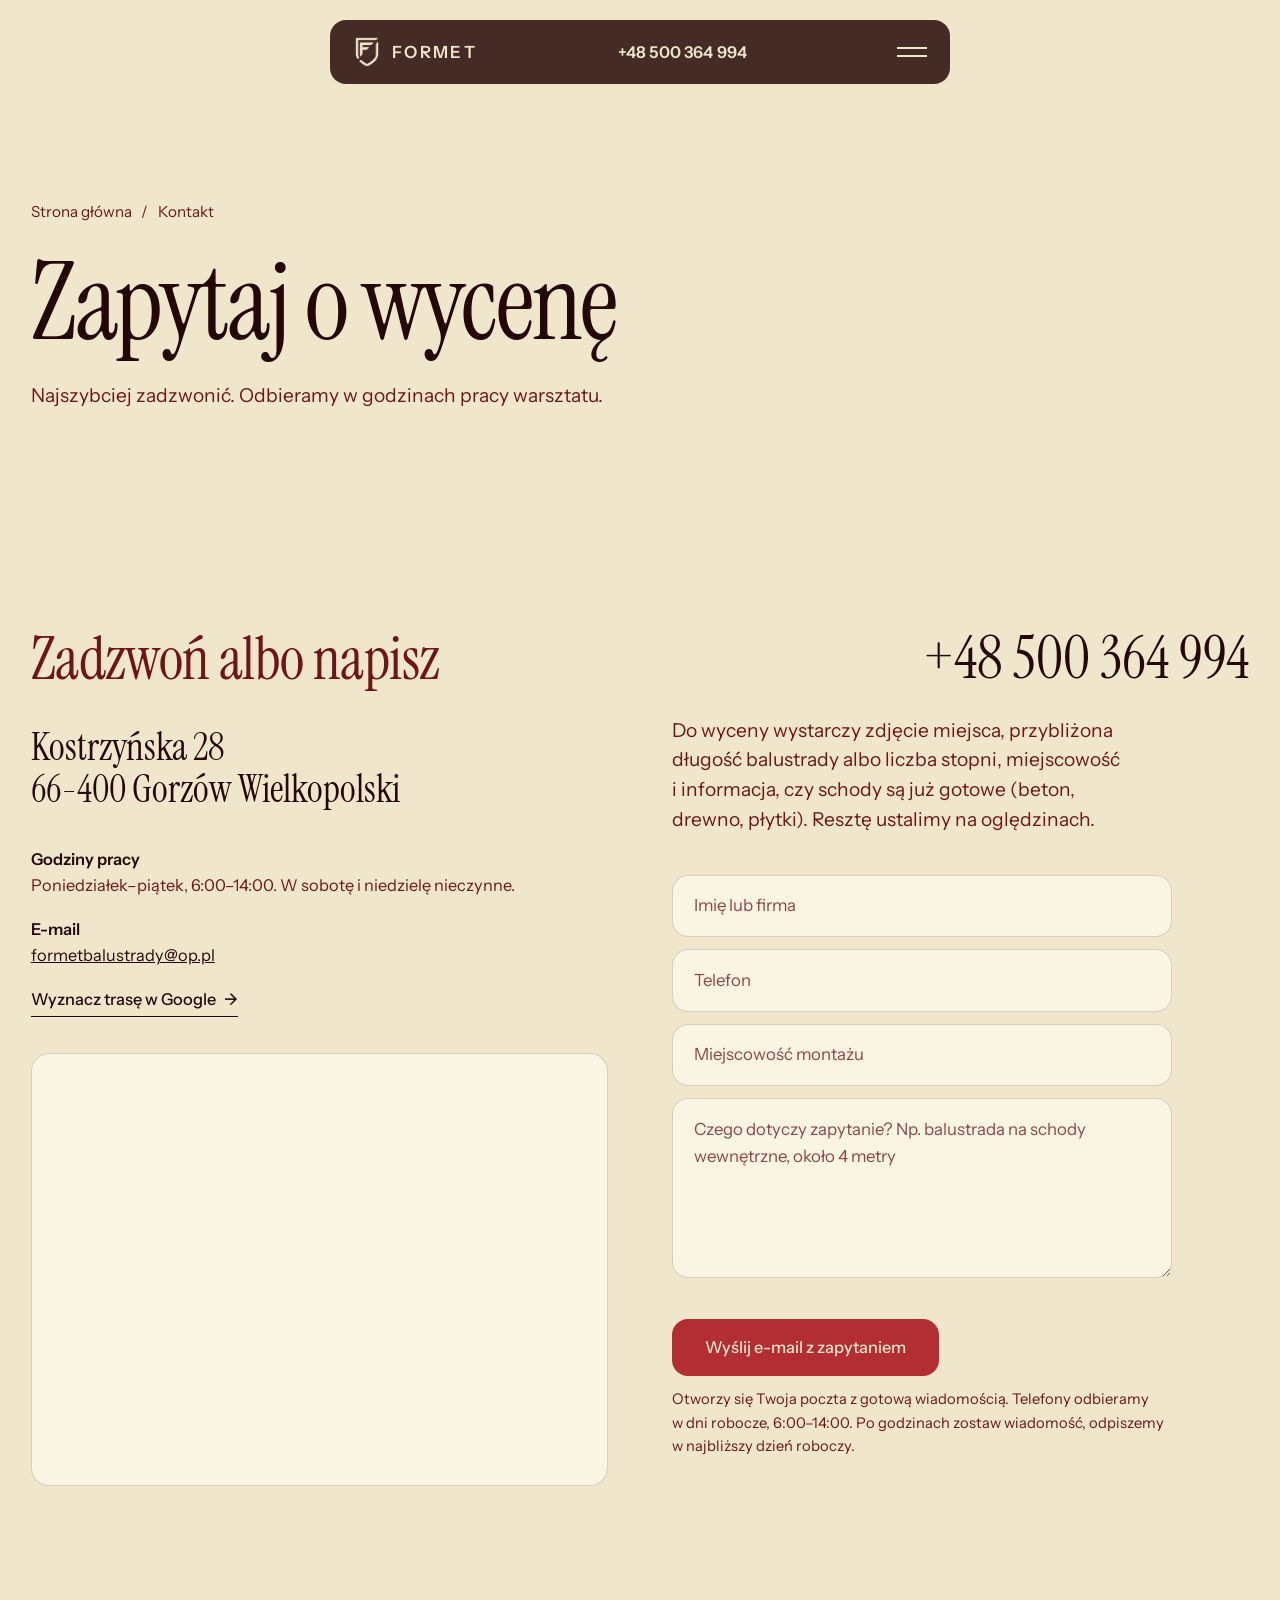
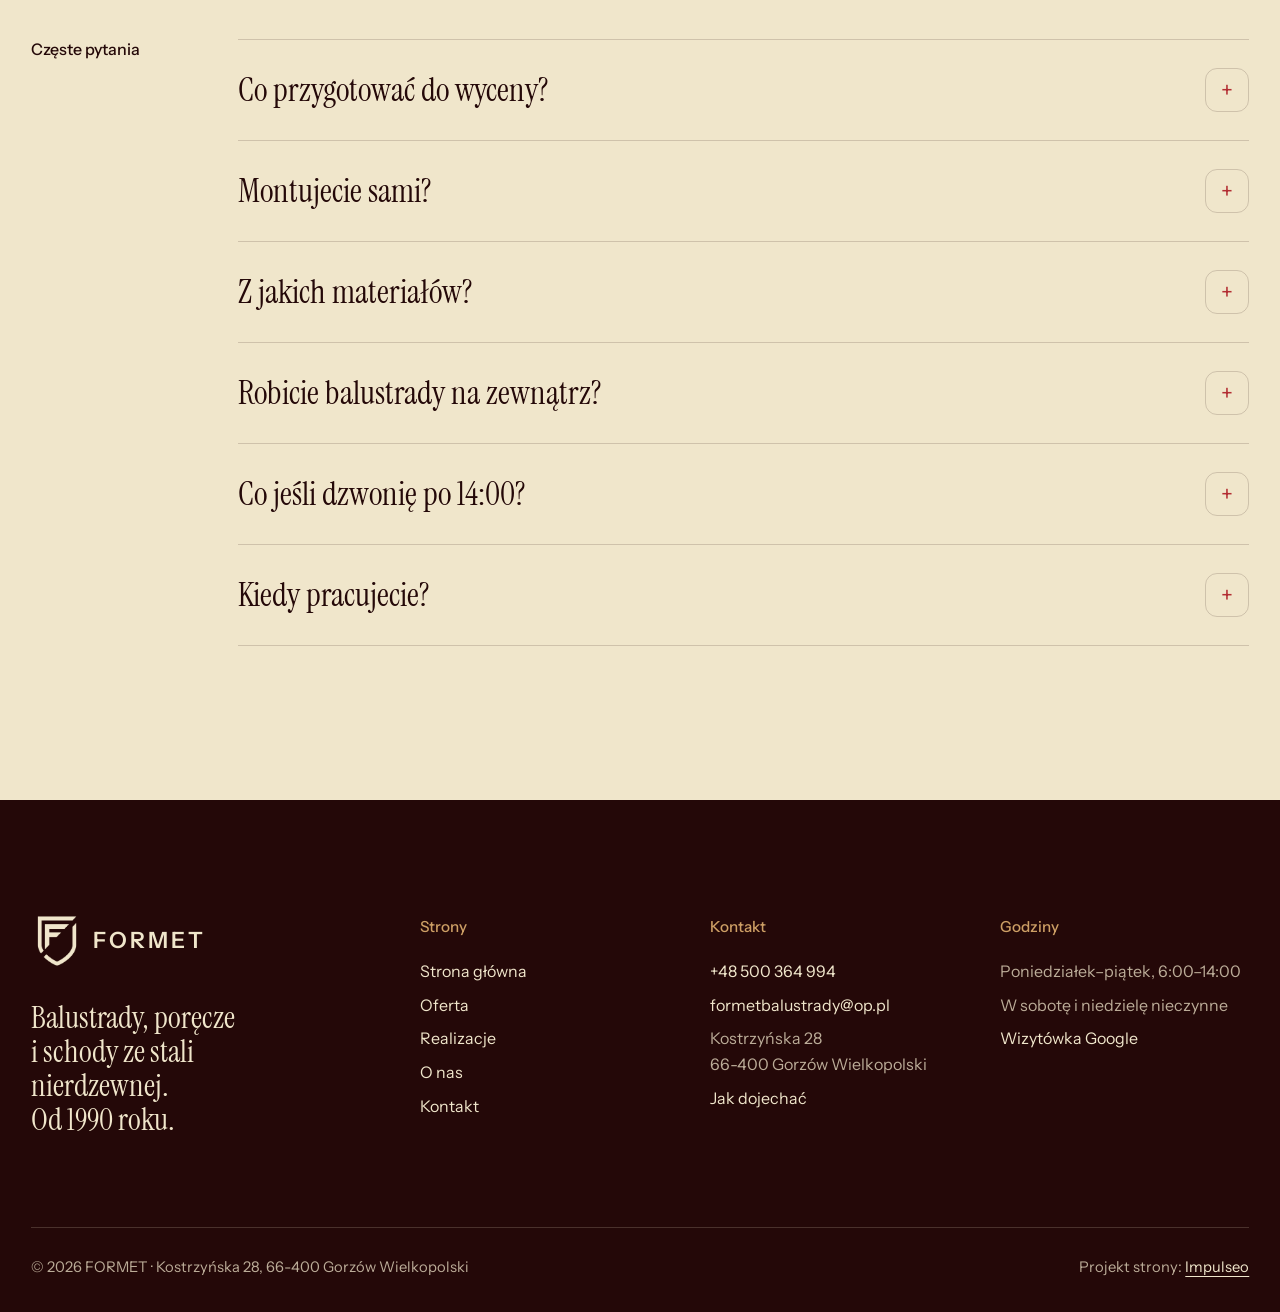
==== commit 96552450: "Poprawki po radzie: tylko prawdziwe realizacje, mniejsza sekcja opinii, wycena po godzinach, frazy n" ====
--- a/kontakt.html
+++ b/kontakt.html
@@ -3,7 +3,7 @@
 <head>
 <meta charset="UTF-8">
 <meta name="viewport" content="width=device-width, initial-scale=1.0">
-<title>Kontakt - FORMET, Kostrzyńska 28, Gorzów Wielkopolski</title>
+<title>Kontakt · FORMET, Kostrzyńska 28, Gorzów Wielkopolski</title>
 <meta name="description" content="Kontakt FORMET - Kostrzyńska 28, 66-400 Gorzów Wielkopolski, tel. +48 500 364 994. Balustrady i schody ze stali nierdzewnej.">
 <link rel="canonical" href="https://impulseo-pl.github.io/formet/kontakt.html">
 <meta name="robots" content="noindex, nofollow">
@@ -11,7 +11,7 @@
 <meta property="og:type" content="website">
 <meta property="og:locale" content="pl_PL">
 <meta property="og:site_name" content="FORMET">
-<meta property="og:title" content="Kontakt - FORMET, Kostrzyńska 28, Gorzów Wielkopolski">
+<meta property="og:title" content="Kontakt · FORMET, Kostrzyńska 28, Gorzów Wielkopolski">
 <meta property="og:description" content="Kontakt FORMET - Kostrzyńska 28, 66-400 Gorzów Wielkopolski, tel. +48 500 364 994. Balustrady i schody ze stali nierdzewnej.">
 <meta property="og:url" content="https://impulseo-pl.github.io/formet/kontakt.html">
 <meta property="og:image" content="https://impulseo-pl.github.io/formet/img/og.jpg">
@@ -24,9 +24,9 @@
 <link rel="preconnect" href="https://fonts.googleapis.com">
 <link rel="preconnect" href="https://fonts.gstatic.com" crossorigin>
 <link href="https://fonts.googleapis.com/css2?family=Instrument+Sans:wght@400..600&family=Instrument+Serif&display=swap" rel="stylesheet">
-<link rel="stylesheet" href="assets/styles.css?v=20261118a">
+<link rel="stylesheet" href="assets/styles.css?v=20261118b">
 <script src="assets/lenis.min.js?v=1.1.20" defer></script>
-<script src="assets/main.js?v=20261118a" defer></script>
+<script src="assets/main.js?v=20261118b" defer></script>
 </head>
 <body>
 <a class="skip" href="#tresc">Przejdź do treści</a>
@@ -73,14 +73,14 @@
     </div>
     <div class="contact-right up" id="formularz">
       <a class="big-phone" href="tel:+48500364994">+48 500 364 994</a>
-      <p class="lead">Powiedz, co chcesz zrobić: balustradę, poręcz albo schody. Odpowiemy z&nbsp;propozycją i&nbsp;wyceną.</p>
+      <p class="lead">Do wyceny wystarczy zdjęcie miejsca, przybliżona długość balustrady albo liczba stopni, miejscowość i&nbsp;informacja, czy schody są już gotowe (beton, drewno, płytki). Resztę ustalimy na oględzinach.</p>
       <form class="form" action="mailto:formetbalustrady@op.pl" method="post" enctype="text/plain">
         <label><span class="sr">Imię lub firma</span><input name="imie" type="text" placeholder="Imię lub firma" autocomplete="name" required></label>
         <label><span class="sr">Telefon</span><input name="telefon" type="tel" placeholder="Telefon" autocomplete="tel" required></label>
         <label><span class="sr">Miejscowość montażu</span><input name="miejscowosc" type="text" placeholder="Miejscowość montażu" autocomplete="address-level2"></label>
         <label><span class="sr">Czego dotyczy zapytanie</span><textarea name="wiadomosc" placeholder="Czego dotyczy zapytanie? Np. balustrada na schody wewnętrzne, około 4 metry"></textarea></label>
         <button class="btn btn-main" type="submit">Wyślij e-mail z&nbsp;zapytaniem</button>
-        <p class="form-note">Otworzy się Twoja poczta z&nbsp;gotową wiadomością. Szybciej będzie zadzwonić: <a href="tel:+48500364994">+48 500 364 994</a>.</p>
+        <p class="form-note">Otworzy się Twoja poczta z&nbsp;gotową wiadomością. Telefony odbieramy w&nbsp;dni robocze, 6:00–14:00. Po godzinach zostaw wiadomość, odpiszemy w&nbsp;najbliższy dzień roboczy.</p>
       </form>
     </div>
   </div>
@@ -89,11 +89,11 @@
   <div class="wrap faq">
     <h2 class="label">Częste pytania</h2>
     <div>
-      <details><summary>Robicie balustrady na wymiar?</summary><p>Tak. Każdy element projektujemy pod wymiar miejsca i&nbsp;robimy we własnym warsztacie.</p></details>
+      <details><summary>Co przygotować do wyceny?</summary><p>Zdjęcie miejsca, przybliżoną długość balustrady albo liczbę stopni, miejscowość i&nbsp;informację, czy schody są już gotowe (beton, drewno, płytki). Resztę ustalimy na oględzinach.</p></details>
       <details><summary>Montujecie sami?</summary><p>Tak. Sami montujemy balustradę lub schody i&nbsp;osobiście dbamy o&nbsp;końcowy efekt.</p></details>
-      <details><summary>Z&nbsp;jakich materiałów?</summary><p>Najwięcej ze stali nierdzewnej, polerowanej albo matowej. Łączymy ją ze szkłem, drewnem i&nbsp;mosiądzem.</p></details>
+      <details><summary>Z&nbsp;jakich materiałów?</summary><p>Najwięcej ze stali nierdzewnej, polerowanej albo matowej. Łączymy ją ze szkłem, a&nbsp;w&nbsp;schodach z&nbsp;kratą albo drewnem.</p></details>
       <details><summary>Robicie balustrady na zewnątrz?</summary><p>Tak: tarasy, balkony, balkony francuskie, podjazdy i&nbsp;pochylnie. Stal nierdzewna dobrze znosi deszcz i&nbsp;mróz.</p></details>
-      <details><summary>Jak dostać wycenę?</summary><p>Zadzwoń albo napisz, co chcesz zrobić. Odpowiemy z&nbsp;propozycją i&nbsp;wyceną.</p></details>
+      <details><summary>Co jeśli dzwonię po 14:00?</summary><p>Telefony odbieramy w&nbsp;dni robocze, 6:00–14:00. Po godzinach zostaw wiadomość przez formularz, odpiszemy w&nbsp;najbliższy dzień roboczy.</p></details>
       <details><summary>Kiedy pracujecie?</summary><p>Poniedziałek–piątek, 6:00–14:00. W&nbsp;sobotę i&nbsp;niedzielę nieczynne.</p></details>
     </div>
   </div>
@@ -115,7 +115,7 @@
       </ul></div>
       <div><h4>Godziny</h4><ul>
         <li>Poniedziałek–piątek, 6:00–14:00</li>
-        <li>Sobota i&nbsp;niedziela: nieczynne</li>
+        <li>W&nbsp;sobotę i&nbsp;niedzielę nieczynne</li>
         <li><a href="https://www.google.com/maps/place/?q=place_id:ChIJh7PvsQkfB0cRD2A2VZlxdVI" target="_blank" rel="noopener">Wizytówka Google</a></li>
       </ul></div>
     </div>
--- a/assets/styles.css
+++ b/assets/styles.css
@@ -124,7 +124,7 @@
 .reveal-phone{font-family:var(--f-serif);font-size:clamp(2.2rem,3.6vw,3.4rem);line-height:1;color:var(--brass);text-decoration:none}
 .reveal-phone:hover{color:var(--bone)}
 .reveal-text{font-family:var(--f-serif);font-size:clamp(1.9rem,4.1vw,3.9rem);line-height:1.1;color:var(--bone);max-width:30ch}
-.js .reveal-text .w{color:rgba(240,230,203,.2);transition:color .25s linear}
+.js .reveal-text .w{color:rgba(240,230,203,.3);transition:color .25s linear}
 .js .reveal-text .w.on{color:var(--bone)}
 
 /* ---------- lista usług ---------- */
@@ -145,7 +145,7 @@
 .card-wrap+.card-wrap{margin-top:-15vh}
 .card-stick{position:sticky;top:0;height:100svh;display:grid;place-items:center;overflow:hidden}
 .card{--p:0;position:relative;width:calc(46vw + 54vw * var(--p));height:calc(50svh + 50svh * var(--p));border-radius:calc(28px + 32px * var(--p));overflow:hidden;color:var(--bone);text-decoration:none;isolation:isolate;display:block;background:#3a1512}
-.card img{position:absolute;inset:0;width:100%;height:100%;object-fit:cover;z-index:-2;transform:scale(calc(1.12 - .12 * var(--p)))}
+.card img{position:absolute;inset:0;width:100%;height:100%;object-fit:cover;z-index:-2;transform:scale(calc(1.04 - .04 * var(--p)))}
 .card::after{content:"";position:absolute;inset:0;z-index:-1;background:linear-gradient(180deg,rgba(36,8,8,.25) 0%,rgba(36,8,8,0) 30%,rgba(36,8,8,.84) 100%)}
 .card-in{position:absolute;left:0;right:0;bottom:calc(28px + 52px * var(--p));display:grid;justify-items:center;gap:22px;text-align:center;padding:0 24px}
 .card h3{font-size:clamp(2.2rem,calc(2.2rem + 2.4vw * var(--p)),5rem);color:var(--brass);text-shadow:0 2px 18px rgba(36,8,8,.75)}
@@ -358,3 +358,13 @@
 .foot-logo .word{font-size:1.4rem}
 .quote-single .quote{position:relative;opacity:1;visibility:visible;transform:none}
 @media (max-width:700px){.pill-logo .word{display:none}}
+
+/* ---------- poprawki po radzie (18.11) ---------- */
+.card{max-width:1440px}
+.cards-foot{display:flex;justify-content:center;padding-top:clamp(24px,4vw,48px)}
+.opinie-mini{padding-block:clamp(56px,6vw,88px)}
+.opinie-in{display:flex;justify-content:space-between;align-items:center;gap:32px 64px;flex-wrap:wrap}
+.quote-mini{margin:0;max-width:40rem}
+.quote-mini blockquote{margin:0;font-family:var(--f-serif);font-size:clamp(1.6rem,2.6vw,2.4rem);line-height:1.1;color:var(--bone)}
+.quote-mini figcaption{margin-top:14px;font-size:.98rem;color:var(--on-dark-2)}
+.opinie-links{display:grid;gap:16px}
